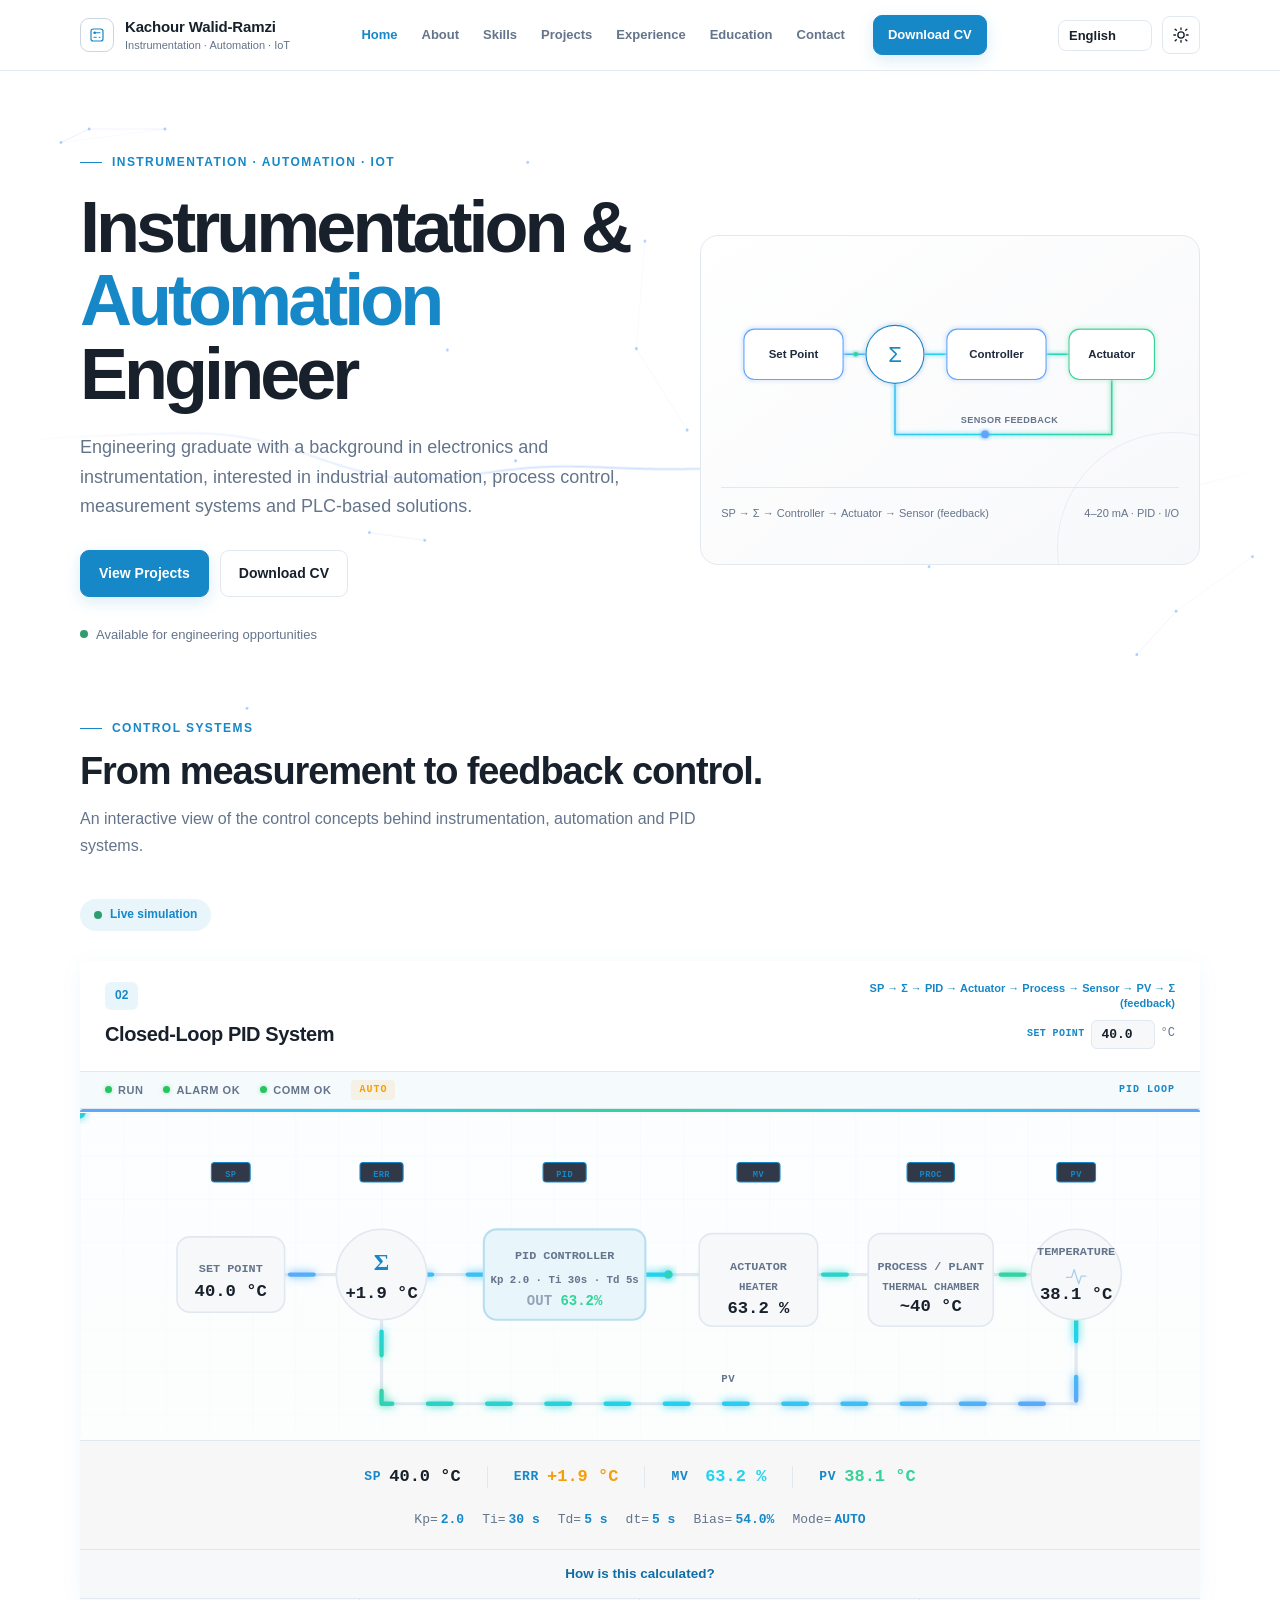
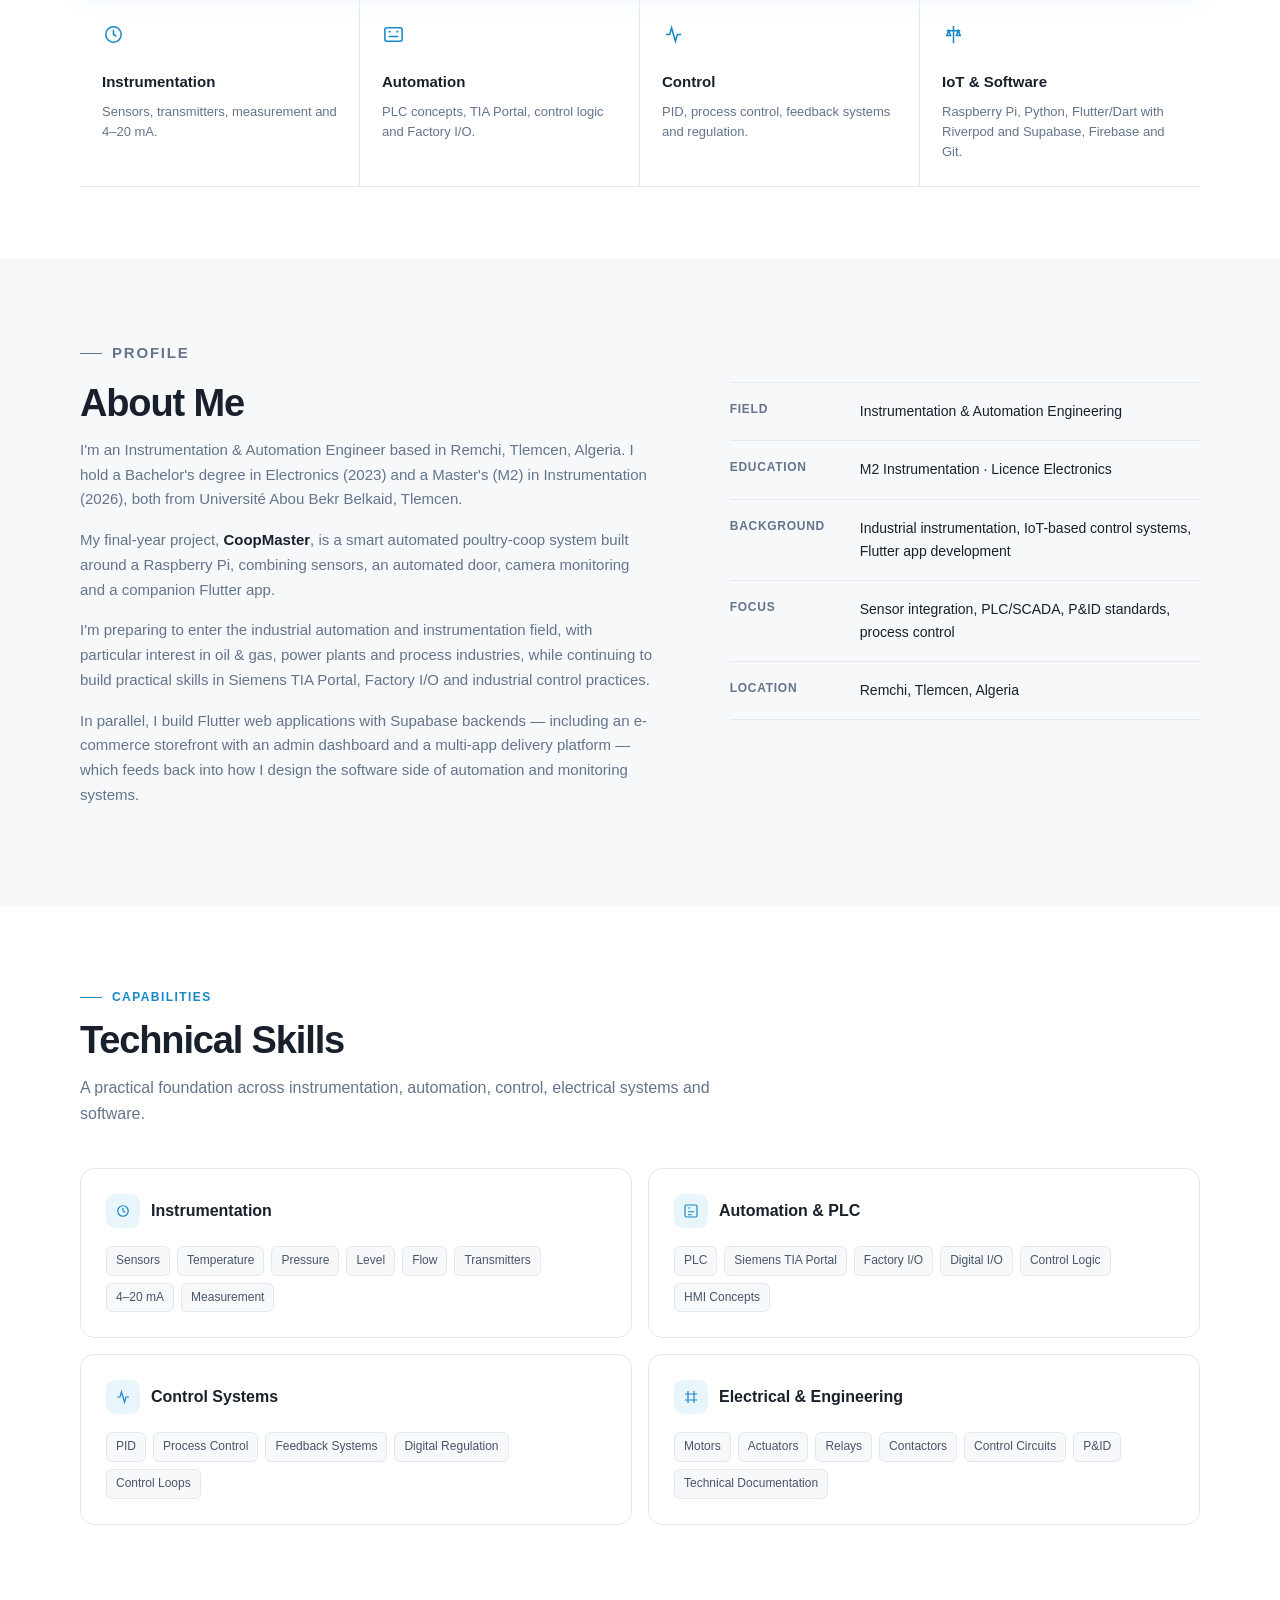
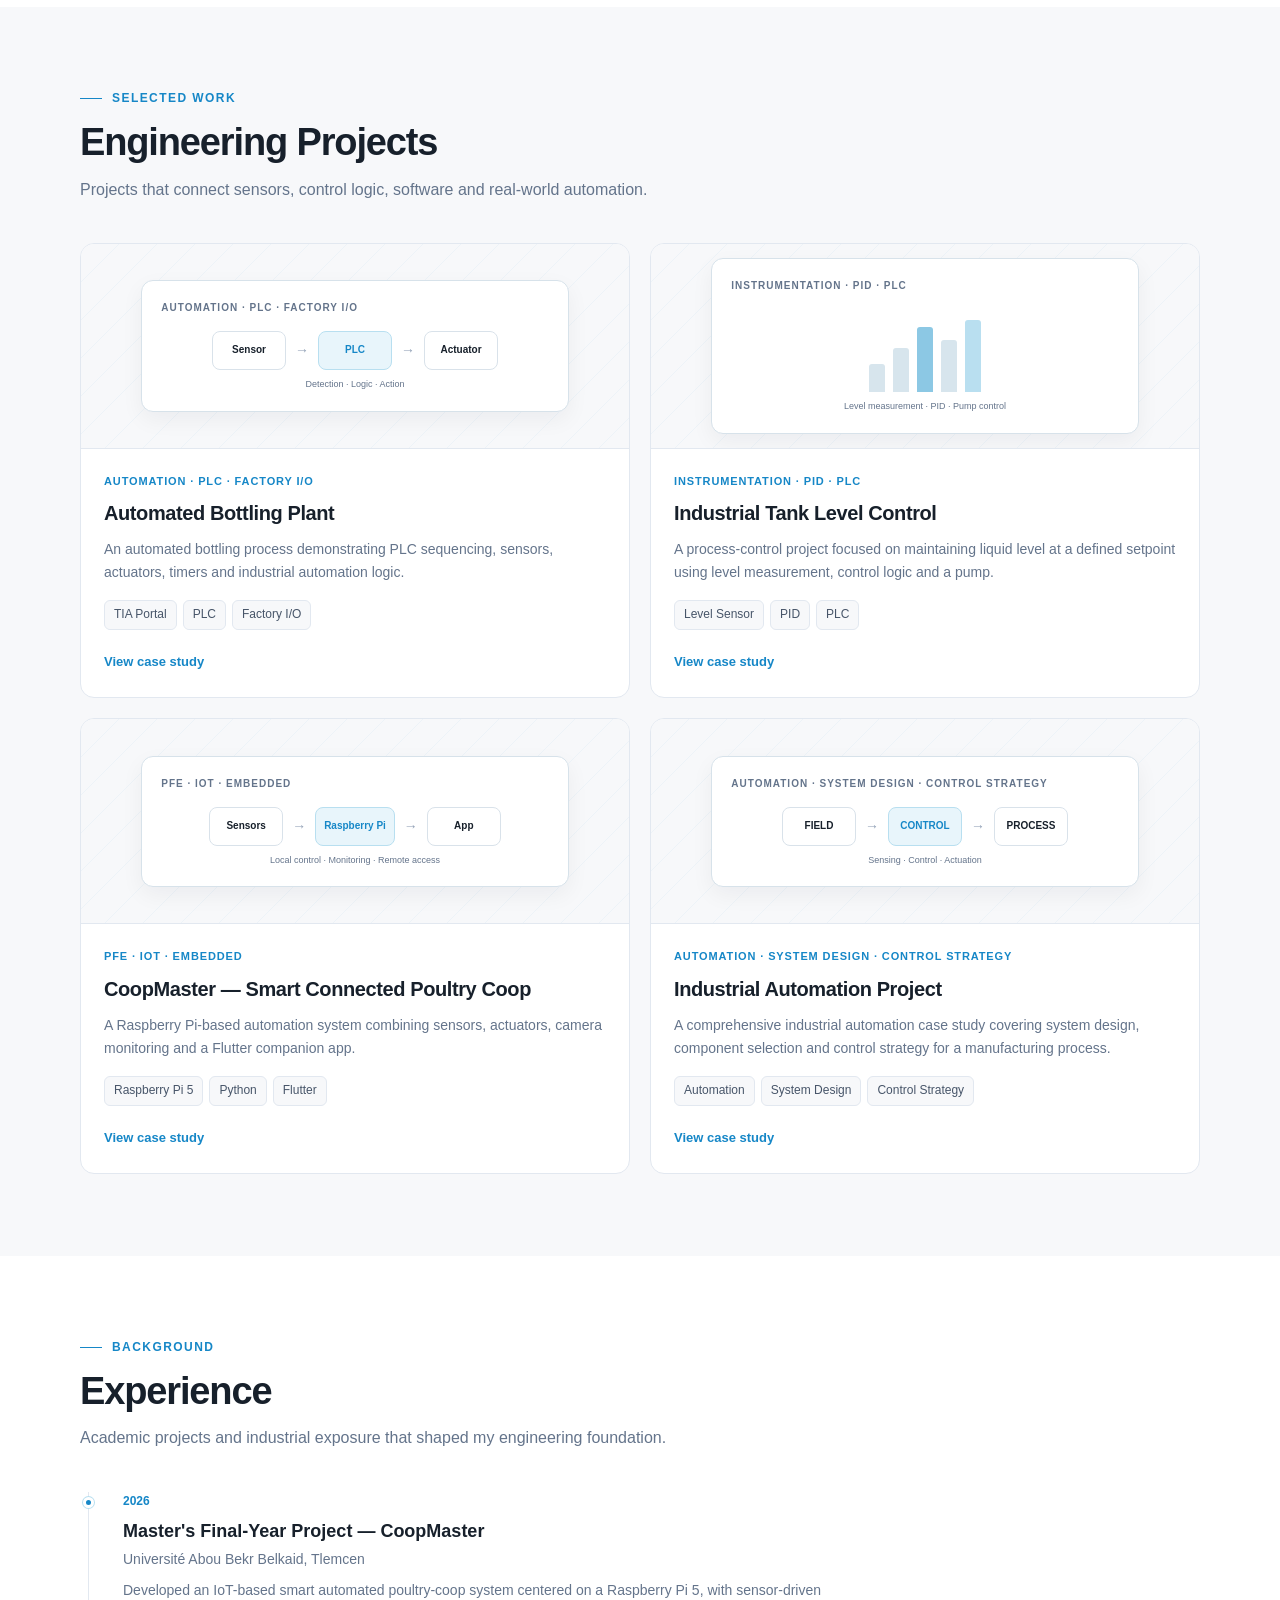
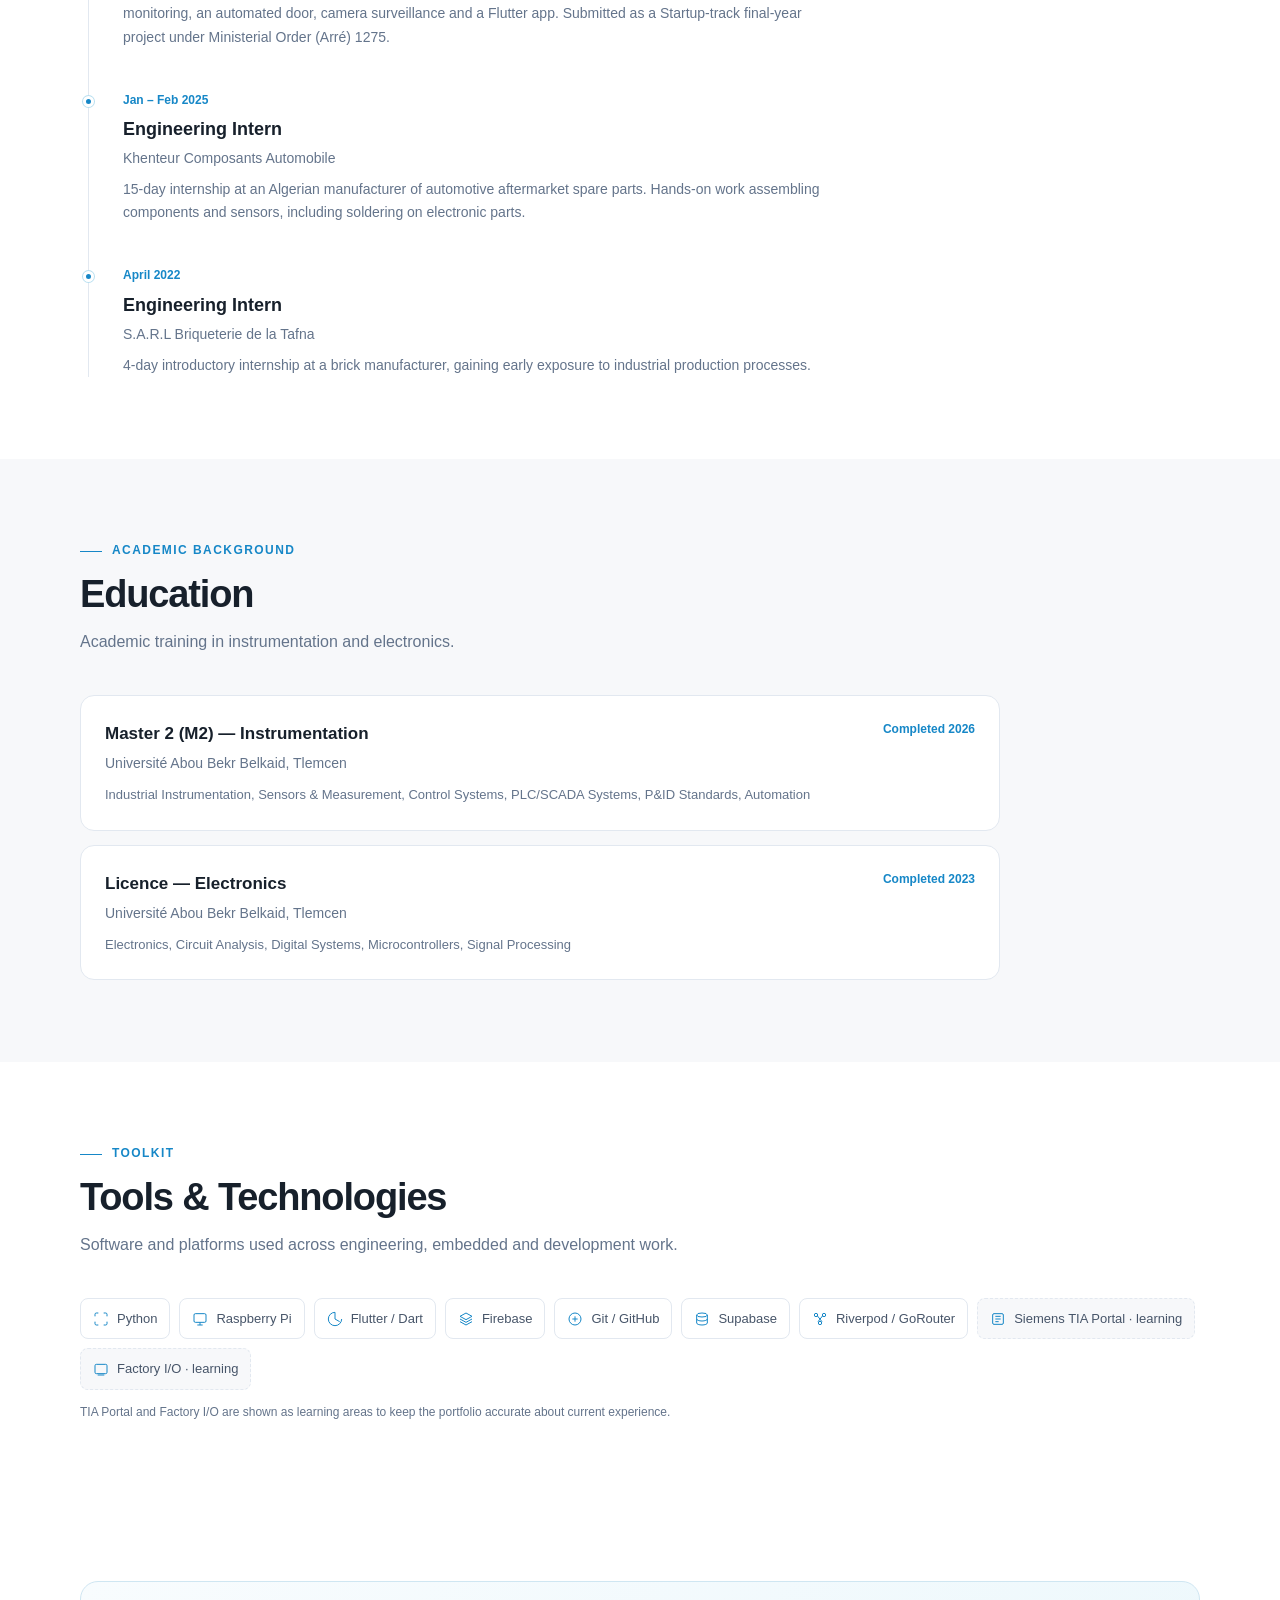
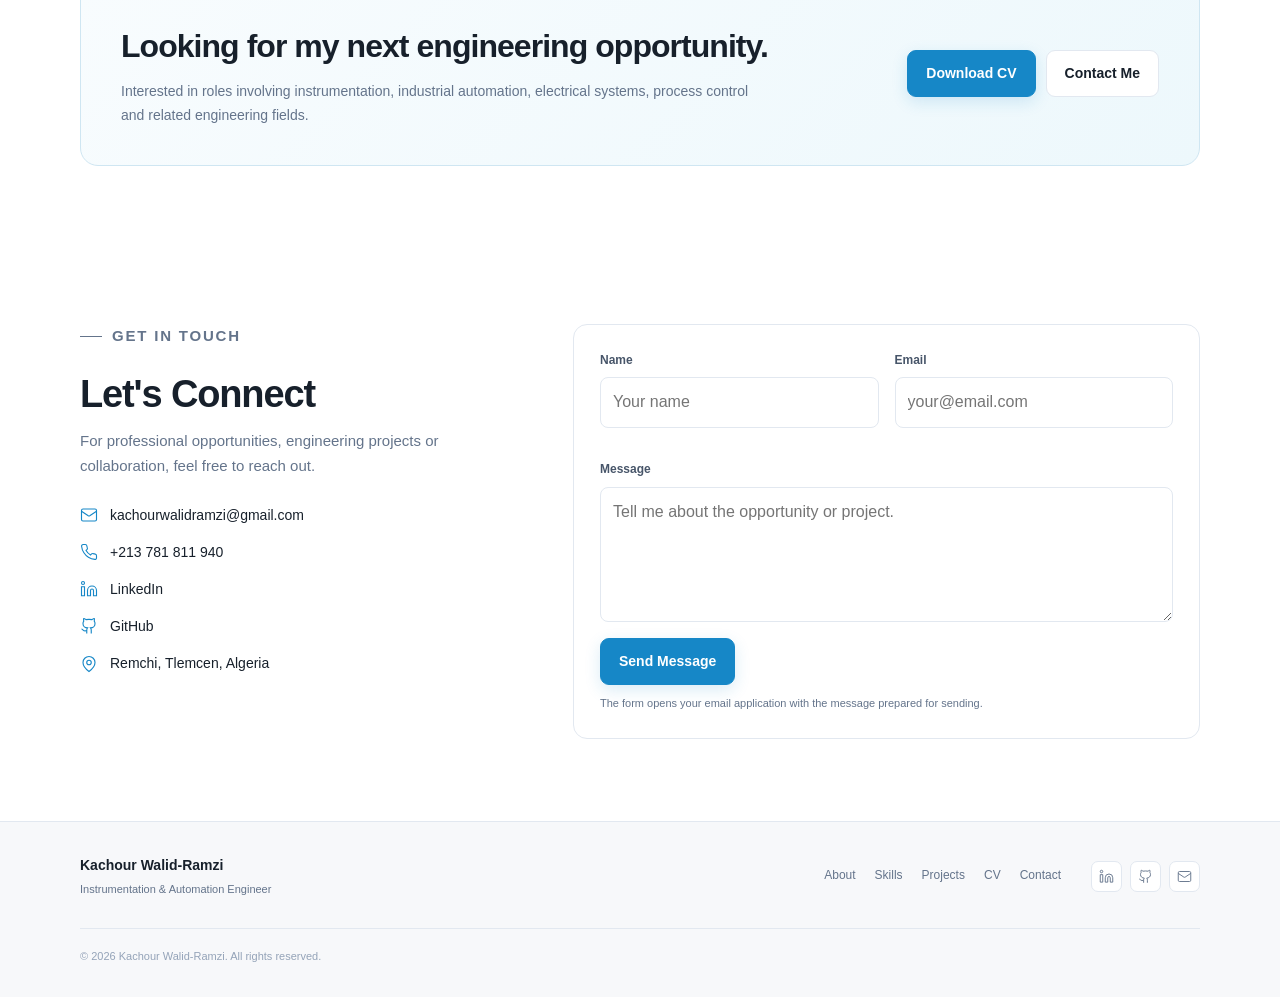
==== index.html @ 5059493a "Fix login button alignment" ====
<!DOCTYPE html>
<html lang="en">

<head>
  <meta charset="UTF-8">
  <meta name="viewport" content="width=device-width, initial-scale=1.0">
  <title data-i18n="hero.title">Kachour Walid-Ramzi — Instrumentation & Automation Engineer</title>
  <meta name="description"
    content="Portfolio of Kachour Walid-Ramzi, an Instrumentation & Automation Engineer focused on industrial automation, process control, measurement systems and IoT-based control.">
  <link rel="icon"
    href="data:image/svg+xml,%3Csvg xmlns='http://www.w3.org/2000/svg' viewBox='0 0 100 100'%3E%3Crect width='100' height='100' rx='18' fill='%231687c7'/%3E%3Ctext x='50' y='67' font-size='52' text-anchor='middle' fill='white' font-family='Arial' font-weight='700'%3EK%3C/text%3E%3C/svg%3E">
  <script>
    // Applied synchronously, before CSS paints, so the page never flashes
    // light-then-dark (or dark-then-light) on load.
    (function () {
      try {
        var saved = localStorage.getItem('theme');
        var theme = saved || (window.matchMedia('(prefers-color-scheme: dark)').matches ? 'dark' : 'light');
        if (theme === 'dark') document.documentElement.setAttribute('data-theme', 'dark');
      } catch (e) { /* localStorage unavailable (private mode, etc.) — default to light */ }
    })();
  </script>
  <link rel="stylesheet" href="css/styles.css">
  <script src="js/i18n.js"></script>
</head>

<body>
  <header class="header">
    <div class="container header-inner">
      <a class="brand" href="#hero" aria-label="Kachour Walid-Ramzi home">
        <span class="brand-mark" aria-hidden="true">
          <svg viewBox="0 0 24 24" fill="none" stroke="currentColor" stroke-width="1.6" stroke-linecap="round"
            stroke-linejoin="round">
            <rect x="4" y="4" width="16" height="16" rx="3" />
            <path d="M8 9h8M8 15h3M15 15h1" />
            <circle cx="9" cy="9" r="1" />
          </svg>
        </span>
        <span class="brand-text"><span class="brand-name">Kachour Walid-Ramzi</span><span class="brand-title"
            data-i18n="hero.kicker">Instrumentation & Automation Engineer</span></span>
      </a>
      <nav class="header-nav" aria-label="Main navigation">
        <a href="#hero" class="active" data-i18n="nav.home">Home</a>
        <a href="#about" data-i18n="nav.about">About</a>
        <a href="#skills" data-i18n="nav.skills">Skills</a>
        <a href="#projects" data-i18n="nav.projects">Projects</a>
        <a href="#experience" data-i18n="nav.experience">Experience</a>
        <a href="#education" data-i18n="nav.education">Education</a>
        <a href="#contact" data-i18n="nav.contact">Contact</a>
        <a href="assets/cv.pdf" class="btn btn-filled btn-small" download data-i18n="nav.downloadCV">Download CV</a>
      </nav>
      <div class="header-controls">
        <div class="lang-selector-wrap">
          <label for="languageSelector" class="visually-hidden" data-i18n="language.selector">Language</label>
          <select id="languageSelector" class="lang-select" aria-label="Select language">
            <option value="en" data-i18n="language.en">English</option>
            <option value="fr" data-i18n="language.fr">Français</option>
            <option value="ar" data-i18n="language.ar">العربية</option>
          </select>
        </div>
        <button id="themeToggle" class="theme-toggle" type="button" aria-label="Switch to dark theme"
          aria-pressed="false">
          <svg class="theme-toggle-icon theme-icon-sun" viewBox="0 0 24 24" fill="none" stroke="currentColor"
            stroke-width="1.8" stroke-linecap="round">
            <circle cx="12" cy="12" r="4.2" />
            <path d="M12 2.5v2.2M12 19.3v2.2M4.2 4.2l1.6 1.6M18.2 18.2l1.6 1.6M2.5 12h2.2M19.3 12h2.2M4.2 19.8l1.6-1.6M18.2 5.8l1.6-1.6" />
          </svg>
          <svg class="theme-toggle-icon theme-icon-moon" viewBox="0 0 24 24" fill="none" stroke="currentColor"
            stroke-width="1.8" stroke-linecap="round" stroke-linejoin="round">
            <path d="M20 14.5A8.5 8.5 0 1 1 9.5 4a6.8 6.8 0 0 0 10.5 10.5z" />
          </svg>
        </button>
        <button class="hamburger" aria-label="Open menu" aria-expanded="false" type="button"><svg
            viewBox="0 0 24 24" fill="none" stroke="currentColor" stroke-width="2" stroke-linecap="round">
            <path d="M4 7h16M4 12h16M4 17h16" />
          </svg></button>
      </div>
    </div>
  </header>
  <nav id="mobileNav" class="mobile-nav" aria-label="Mobile navigation">
    <a href="#hero" data-i18n="nav.home">Home</a>
    <a href="#about" data-i18n="nav.about">About</a>
    <a href="#skills" data-i18n="nav.skills">Skills</a>
    <a href="#projects" data-i18n="nav.projects">Projects</a>
    <a href="#experience" data-i18n="nav.experience">Experience</a>
    <a href="#education" data-i18n="nav.education">Education</a>
    <a href="#contact" data-i18n="nav.contact">Contact</a>
    <a href="assets/cv.pdf" class="btn btn-filled" download data-i18n="nav.downloadCV">Download CV</a>
  </nav>

  <main>
    <section id="hero" class="hero">
      <canvas id="bgGrid" aria-hidden="true"></canvas>
      <canvas id="wave" aria-hidden="true"></canvas>
      <div class="container hero-inner">
        <div class="hero-content fade-in">
          <p class="section-kicker" data-i18n="hero.kicker">Instrumentation · Automation · IoT</p>
          <h1 data-i18n="hero.title" data-i18n-html="true">Instrumentation & <span>Automation</span> Engineer</h1>
          <p class="hero-lead" data-i18n="hero.lead">Engineering graduate with a background in electronics and
            instrumentation, interested in industrial automation, process control, measurement systems and PLC-based
            solutions.</p>
          <div class="hero-actions"><a href="#projects" class="btn btn-filled" data-i18n="hero.viewProjects">View
              Projects <svg viewBox="0 0 24 24" fill="none" stroke="currentColor" stroke-width="1.8">
                <path d="M5 12h13M13 6l6 6-6 6" />
              </svg></a><a href="assets/cv.pdf" class="btn btn-outlined" download data-i18n="hero.downloadCV">Download
              CV</a></div>
          <div class="availability"><span class="availability-dot"></span><span data-i18n="hero.availability">Available
              for engineering opportunities</span></div>
        </div>
        <div class="hero-visual fade-in" role="img" aria-label="Closed-loop control diagram">
          <div class="hero-visual-inner">
            <svg class="hero-svg" viewBox="0 0 600 245" role="img"
              aria-label="Closed feedback loop: set point, error detector, controller, actuator, with sensor feedback path">
              <defs>
                <linearGradient id="heroGrad" x1="0" x2="1" y1="0" y2="0">
                  <stop offset="0" stop-color="#60a5fa" />
                  <stop offset="0.5" stop-color="#22d3ee" />
                  <stop offset="1" stop-color="#34d399" />
                </linearGradient>
                <filter id="heroGlow" x="-30%" y="-30%" width="160%" height="160%">
                  <feGaussianBlur stdDeviation="3" result="b" />
                  <feMerge>
                    <feMergeNode in="b" />
                    <feMergeNode in="SourceGraphic" />
                  </feMerge>
                </filter>
                <path id="heroPath" d="M 95 100 H 228 H 361 H 512 V 205 H 228 V 100" />
              </defs>
              <!-- Background path (full closed loop, including the feedback return) -->
              <path d="M 95 100 H 228 H 361 H 512 V 205 H 228 V 100" fill="none" stroke="#e2e8f0" stroke-width="2"
                stroke-dasharray="6,4" />
              <!-- Animated flow path -->
              <path d="M 95 100 H 228 H 361 H 512 V 205 H 228 V 100" fill="none" stroke="url(#heroGrad)"
                stroke-width="2" filter="url(#heroGlow)">
                <animate attributeName="stroke-dashoffset" from="400" to="0" dur="3.2s" repeatCount="indefinite" />
              </path>
              <!-- Flowing particles, travelling the whole closed loop -->
              <circle r="5" fill="#60a5fa" filter="url(#heroGlow)">
                <animateMotion dur="3.2s" repeatCount="indefinite">
                  <mpath href="#heroPath" />
                </animateMotion>
              </circle>
              <circle r="4" fill="#22d3ee" filter="url(#heroGlow)">
                <animateMotion dur="3.2s" begin="1.06s" repeatCount="indefinite">
                  <mpath href="#heroPath" />
                </animateMotion>
              </circle>
              <circle r="3" fill="#34d399" filter="url(#heroGlow)">
                <animateMotion dur="3.2s" begin="2.13s" repeatCount="indefinite">
                  <mpath href="#heroPath" />
                </animateMotion>
              </circle>
              <!-- Feedback path label -->
              <text x="378" y="190" text-anchor="middle" font-size="12" font-weight="700"
                letter-spacing="0.04em" fill="#64748b" data-i18n="controlLoop.panel1.nodeNameFeedback">SENSOR
                FEEDBACK</text>
              <!-- Set Point node (reference input) -->
              <g transform="translate(95 100)">
                <rect x="-65" y="-33" width="130" height="66" rx="14" fill="white" stroke="#60a5fa" stroke-width="1.5"
                  filter="url(#heroGlow)" />
                <text y="5" text-anchor="middle" font-size="15" font-weight="600" fill="#1e293b"
                  data-i18n="controlLoop.panel1.nodeNameSetPoint">Set Point</text>
              </g>
              <!-- Summing junction (error detector) -->
              <g transform="translate(228 100)">
                <circle r="38" fill="white" stroke="var(--accent)" stroke-width="1.5" filter="url(#heroGlow)" />
                <text y="10" text-anchor="middle" font-size="29" fill="var(--accent)">&#931;</text>
              </g>
              <!-- Controller node -->
              <g transform="translate(361 100)">
                <rect x="-65" y="-33" width="130" height="66" rx="14" fill="white" stroke="#60a5fa" stroke-width="1.5"
                  filter="url(#heroGlow)" />
                <text y="5" text-anchor="middle" font-size="15" font-weight="600" fill="#1e293b"
                  data-i18n="controlLoop.panel1.nodeNameController">Controller</text>
              </g>
              <!-- Actuator node -->
              <g transform="translate(512 100)">
                <rect x="-56" y="-33" width="112" height="66" rx="14" fill="white" stroke="#34d399" stroke-width="1.5"
                  filter="url(#heroGlow)" />
                <text y="5" text-anchor="middle" font-size="15" font-weight="600" fill="#1e293b"
                  data-i18n="controlLoop.panel1.nodeNameActuator">Actuator</text>
              </g>
            </svg>
            <div class="hero-note">
              <span class="bidi-ltr" data-i18n="hero.note.flow">SP &#8594; &#931; &#8594; Controller &#8594;
                Actuator &#8594; Sensor (feedback)</span>
              <span class="bidi-ltr" data-i18n="hero.note.specs">4&#8211;20 mA &#183; PID &#183; I/O</span>
            </div>
          </div>
        </div>
      </div>
    </section>

    <section id="control-loop" class="control-loop-section" aria-labelledby="control-loop-title">
      <div class="container">
        <div class="control-loop-heading fade-in">
          <div>
            <p class="section-kicker" data-i18n="controlLoop.kicker">Control Systems</p>
            <h2 id="control-loop-title" class="section-heading" data-i18n="controlLoop.title">From measurement to
              feedback control.</h2>
            <p class="section-subtitle" data-i18n="controlLoop.subtitle">An interactive view of the control concepts
              behind instrumentation, automation and PID systems.</p>
          </div>
          <span class="loop-live"><i></i><span data-i18n="controlLoop.live">Live simulation</span></span>
        </div>

        <div class="control-loop-board fade-in">
          <article class="loop-panel pid-panel" data-loop-panel="pid">
            <div class="pid-panel-head">
              <div>
                <span class="loop-index" data-i18n="controlLoop.panel2.index">02</span>
                <h3 data-i18n="controlLoop.panel2.title">Closed-Loop PID System</h3>
              </div>
              <div class="pid-panel-head-right">
                <span class="loop-caption" data-i18n="controlLoop.panel2.caption">SP &#8594; &#931; &#8594; PID
                  &#8594; Actuator &#8594; Process &#8594; Sensor &#8594; PV &#8594; &#931; (feedback)</span>
                <div class="pid-sp-control">
                  <label for="pidSetPointInput" data-i18n="controlLoop.panel2.setPoint">SET POINT</label>
                  <input type="number" id="pidSetPointInput" min="0" max="100" step="0.5" value="40.0"
                    inputmode="decimal" />
                  <span class="pid-sp-unit">&#176;C</span>
                </div>
              </div>
            </div>
            <div class="pid-status-bar">
              <span class="pid-status-item"><span class="pid-dot pid-dot-green"></span>RUN</span>
              <span class="pid-status-item"><span class="pid-dot pid-dot-green"></span>ALARM OK</span>
              <span class="pid-status-item"><span class="pid-dot pid-dot-green"></span>COMM OK</span>
              <span class="pid-status-item pid-status-mode">AUTO</span>
              <span class="pid-status-item pid-status-time" data-i18n="controlLoop.panel2.pidLoopType">PID LOOP</span>
            </div>
            <div class="loop-canvas pid-canvas">
              <svg class="loop-svg" viewBox="0 0 1040 300" role="img"
                aria-label="Animated PID feedback control loop as continuous closed loop">
                <defs>
                  <linearGradient id="pidGradient" x1="0" x2="1" y1="0" y2="1">
                    <stop offset="0" stop-color="#60a5fa" />
                    <stop offset="0.25" stop-color="#22d3ee" />
                    <stop offset="0.5" stop-color="#34d399" />
                    <stop offset="0.75" stop-color="#22d3ee" />
                    <stop offset="1" stop-color="#60a5fa" />
                  </linearGradient>
                  <filter id="pidGlow" x="-50%" y="-50%" width="200%" height="200%">
                    <feGaussianBlur stdDeviation="4" result="b" />
                    <feMerge>
                      <feMergeNode in="b" />
                      <feMergeNode in="SourceGraphic" />
                    </feMerge>
                  </filter>
                  <pattern id="pidGrid" width="40" height="40" patternUnits="userSpaceOnUse">
                    <path d="M40 0H0V40" fill="none" stroke="rgba(22,135,199,0.04)" stroke-width="1" />
                  </pattern>
                  <path id="pidLoopPath" d="M 140 150 H 280 H 450 H 630 H 790 H 925 V 270 H 280 V 150" />
                </defs>
                <rect width="1040" height="300" fill="url(#pidGrid)" />
                <path class="pid-track" d="M 140 150 H 280 H 450 H 630 H 790 H 925 V 270 H 280 V 150" />
                <path class="pid-flow" d="M 140 150 H 280 H 450 H 630 H 790 H 925 V 270 H 280 V 150" />
                <g class="signal-particles" aria-hidden="true">
                  <circle class="loop-particle" r="5">
                    <animateMotion dur="5s" repeatCount="indefinite">
                      <mpath href="#pidLoopPath" />
                    </animateMotion>
                  </circle>
                  <circle class="loop-particle" r="4">
                    <animateMotion dur="5s" begin="1.2s" repeatCount="indefinite">
                      <mpath href="#pidLoopPath" />
                    </animateMotion>
                  </circle>
                  <circle class="loop-particle" r="3">
                    <animateMotion dur="5s" begin="2.4s" repeatCount="indefinite">
                      <mpath href="#pidLoopPath" />
                    </animateMotion>
                  </circle>
                  <circle class="loop-particle" r="5">
                    <animateMotion dur="5s" begin="3.6s" repeatCount="indefinite">
                      <mpath href="#pidLoopPath" />
                    </animateMotion>
                  </circle>
                </g>
                <text x="602" y="250" text-anchor="middle" class="feedback-label">PV</text>
                <!-- SET POINT node -->
                <g class="pid-node" tabindex="0" data-title="Set Point"
                  data-detail="Target value (SP) the control system aims to maintain." transform="translate(140 150)">
                  <rect x="-50" y="-35" width="100" height="70" rx="12" />
                  <text y="-2" text-anchor="middle" class="node-name"
                    data-i18n="controlLoop.panel2.setPoint">SET POINT</text>
                  <text id="pid-sp-value" y="20" text-anchor="middle"
                    class="node-value" fill="#60a5fa">40.0 °C</text>
                </g>
                <!-- Error Detector (Sigma) node -->
                <g class="pid-node" tabindex="0" data-title="Error Detector"
                  data-detail="Sum junction: Error = SP - PV (negative feedback). Feedback PV enters from below."
                  transform="translate(280 150)">
                  <circle r="42" />
                  <text y="-4" text-anchor="middle" class="sigma"
                    fill="var(--accent)">&#931;</text>
                  <text id="pid-error-value" y="22" text-anchor="middle"
                    class="node-value" fill="#f59e0b">+2.4 °C</text>
                </g>
                <!-- PID Controller node -->
                <g class="pid-node primary" tabindex="0" data-title="PID Controller"
                  data-detail="Computes output: P&#183;e + I&#8748;e + D&#183;de/dt"
                  transform="translate(450 150)">
                  <rect x="-75" y="-42" width="150" height="84" rx="12" />
                  <text y="-14" text-anchor="middle" class="node-name"
                    data-i18n="controlLoop.panel2.pidControllerTitle">PID CONTROLLER</text>
                  <text y="8" text-anchor="middle" class="pid-param-line"
                    fill="var(--muted)">Kp 2.0 &#183; Ti 30s &#183; Td 5s</text>
                  <text y="28" text-anchor="middle" class="pid-param-line pid-out-line">
                    <tspan fill="#94a3b8">OUT </tspan><tspan id="pid-out-value" fill="#34d399">64.8%</tspan></text>
                </g>
                <!-- Actuator node -->
                <g class="pid-node" tabindex="0" data-title="Actuator / Heater"
                  data-detail="Final control element: electric heater applies power to the process."
                  transform="translate(630 150)">
                  <rect x="-55" y="-38" width="110" height="86" rx="12" />
                  <text y="-4" text-anchor="middle" class="node-name"
                    data-i18n="controlLoop.panel2.actuator">ACTUATOR</text>
                  <text y="14" text-anchor="middle" class="node-subtext"
                    fill="#22d3ee" data-i18n="controlLoop.panel2.actuatorSub">HEATER</text>
                  <text id="pid-mv-value" y="36" text-anchor="middle"
                    class="node-value" fill="#22d3ee">64.8 %</text>
                </g>
                <!-- Process node -->
                <g class="pid-node" tabindex="0" data-title="Process / Plant"
                  data-detail="Thermal chamber with first-order heating dynamics."
                  transform="translate(790 150)">
                  <rect x="-58" y="-38" width="116" height="86" rx="12" />
                  <text y="-4" text-anchor="middle" class="node-name"
                    data-i18n="controlLoop.panel2.processTitle">PROCESS / PLANT</text>
                  <text y="14" text-anchor="middle" class="node-subtext"
                    fill="#34d399" data-i18n="controlLoop.panel2.processSub">THERMAL CHAMBER</text>
                  <text y="34" text-anchor="middle" class="node-value" fill="#34d399">~40 &#176;C</text>
                </g>
                <!-- Sensor node -->
                <g class="pid-node" tabindex="0" data-title="Sensor / PV"
                  data-detail="RTD temperature sensor reads process variable for feedback."
                  transform="translate(925 150)">
                  <circle r="42" />
                  <text y="-18" text-anchor="middle" class="node-name"
                    data-i18n="controlLoop.panel2.sensorSub">TEMPERATURE</text>
                  <g transform="translate(0 2) scale(0.6)" class="node-icon-dim">
                    <path d="M-15 1h8l4-12 7 22 4-12h7" class="node-icon-path" />
                  </g>
                  <text id="pid-pv-value" y="23" text-anchor="middle"
                    class="node-value" fill="#34d399">37.6 °C</text>
                </g>
                <!-- Signal Tags (instrumentation-style badges) — drawn last so they always
                     sit on top of the nodes/track instead of being partly painted over,
                     and spaced well clear of the node shapes below them. -->
                <g class="signal-tag" transform="translate(140 55)">
                  <rect x="-18" y="-9" width="36" height="18" rx="3" class="data-label-bg" />
                  <text x="0" y="4" text-anchor="middle" class="data-label-key">SP</text>
                </g>
                <g class="signal-tag" transform="translate(280 55)">
                  <rect x="-20" y="-9" width="40" height="18" rx="3" class="data-label-bg" />
                  <text x="0" y="4" text-anchor="middle" class="data-label-key">ERR</text>
                </g>
                <g class="signal-tag" transform="translate(450 55)">
                  <rect x="-20" y="-9" width="40" height="18" rx="3" class="data-label-bg" />
                  <text x="0" y="4" text-anchor="middle" class="data-label-key">PID</text>
                </g>
                <g class="signal-tag" transform="translate(630 55)">
                  <rect x="-20" y="-9" width="40" height="18" rx="3" class="data-label-bg" />
                  <text x="0" y="4" text-anchor="middle" class="data-label-key">MV</text>
                </g>
                <g class="signal-tag" transform="translate(790 55)">
                  <rect x="-22" y="-9" width="44" height="18" rx="3" class="data-label-bg" />
                  <text x="0" y="4" text-anchor="middle" class="data-label-key">PROC</text>
                </g>
                <g class="signal-tag" transform="translate(925 55)">
                  <rect x="-18" y="-9" width="36" height="18" rx="3" class="data-label-bg" />
                  <text x="0" y="4" text-anchor="middle" class="data-label-key">PV</text>
                </g>
              </svg>
            </div>
            <div class="pid-data-readout" aria-live="polite">
              <div class="readout-row">
                <span class="readout-item">
                  <span class="readout-label">SP</span>
                  <span class="readout-value" id="readout-sp">40.0 °C</span>
                </span>
                <span class="readout-divider"></span>
                <span class="readout-item">
                  <span class="readout-label">ERR</span>
                  <span class="readout-value" id="readout-err" style="color:#f59e0b">+2.4 °C</span>
                </span>
                <span class="readout-divider"></span>
                <span class="readout-item">
                  <span class="readout-label">MV</span>
                  <span class="readout-value" id="readout-mv" style="color:#22d3ee">64.8 %</span>
                </span>
                <span class="readout-divider"></span>
                <span class="readout-item">
                  <span class="readout-label">PV</span>
                  <span class="readout-value" id="readout-pv" style="color:#34d399">37.6 °C</span>
                </span>
              </div>
              <div class="readout-params">
                <span class="pid-param">Kp=<strong>2.0</strong></span>
                <span class="pid-param">Ti=<strong>30 s</strong></span>
                <span class="pid-param">Td=<strong>5 s</strong></span>
                <span class="pid-param">dt=<strong>5 s</strong></span>
                <span class="pid-param">Bias=<strong>54.0%</strong></span>
                <span class="pid-param">Mode=<strong>AUTO</strong></span>
              </div>
            </div>
            <button type="button" class="pid-explain-toggle" aria-expanded="false" aria-controls="pid-explain-panel"
              data-i18n="controlLoop.panel2.explainToggle">How is this calculated? <svg class="pid-explain-chevron"
                viewBox="0 0 24 24" fill="none" stroke="currentColor" stroke-width="2" stroke-linecap="round">
                <path d="M6 9l6 6 6-6" />
              </svg></button>
            <div id="pid-explain-panel" class="pid-explain-panel" hidden>
              <p class="pid-explain-intro" data-i18n="controlLoop.panel2.explainIntro">The controller recalculates
                its output every cycle from five numbers. Here's the same math the diagram above is running,
                broken into steps, with the live values plugged in.</p>

              <div class="pid-explain-step">
                <div class="pid-explain-step-head">
                  <span class="pid-explain-step-num">1</span>
                  <span class="pid-explain-step-title" data-i18n="controlLoop.panel2.explainStep1Title">Error — how
                    far off the setpoint is</span>
                </div>
                <div class="pid-explain-formula">Error = Setpoint − Measured value (PV)</div>
                <div class="pid-explain-sub">
                  Error = <span id="explain-sp">40.0 °C</span> − <span id="explain-pv">37.6 °C</span> =
                  <strong id="explain-error">+2.4 °C</strong>
                </div>
              </div>

              <div class="pid-explain-step">
                <div class="pid-explain-step-head">
                  <span class="pid-explain-step-num">2</span>
                  <span class="pid-explain-step-title" data-i18n="controlLoop.panel2.explainStep2Title">Proportional
                    (P) — reacts to the error right now</span>
                </div>
                <div class="pid-explain-formula">P = Kp &#215; Error</div>
                <div class="pid-explain-sub">
                  P = 2.0 &#215; <span id="explain-error-2">+2.4 °C</span> = <strong id="explain-p">+4.8%</strong>
                </div>
              </div>

              <div class="pid-explain-step">
                <div class="pid-explain-step-head">
                  <span class="pid-explain-step-num">3</span>
                  <span class="pid-explain-step-title" data-i18n="controlLoop.panel2.explainStep3Title">Integral (I)
                    — clears any long-term offset</span>
                </div>
                <div class="pid-explain-formula">I = Kp &#215; (&#931; Error &#183; dt) &#247; Ti</div>
                <div class="pid-explain-sub">
                  I = 2.0 &#215; (<span id="explain-sum">84.0 °C&#183;s</span>) &#247; 30 s =
                  <strong id="explain-i">+5.6%</strong>
                </div>
              </div>

              <div class="pid-explain-step">
                <div class="pid-explain-step-head">
                  <span class="pid-explain-step-num">4</span>
                  <span class="pid-explain-step-title" data-i18n="controlLoop.panel2.explainStep4Title">Derivative (D)
                    — resists sudden changes</span>
                </div>
                <div class="pid-explain-formula">D = Kp &#215; Td &#215; (Error − Previous error) &#247; dt</div>
                <div class="pid-explain-sub">
                  D = 2.0 &#215; 5 s &#215; (<span id="explain-error-3">+2.4 °C</span> − <span
                    id="explain-preverror">+2.2 °C</span>) &#247; 5 s = <strong id="explain-d">+0.4%</strong>
                </div>
              </div>

              <div class="pid-explain-step pid-explain-result">
                <div class="pid-explain-step-head">
                  <span class="pid-explain-step-num">=</span>
                  <span class="pid-explain-step-title" data-i18n="controlLoop.panel2.explainStep5Title">Output — what
                    actually drives the heater</span>
                </div>
                <div class="pid-explain-formula">Output = Bias + P + I + D <span class="pid-explain-clamp"
                    data-i18n="controlLoop.panel2.explainClamp">(clamped to 0–100%)</span></div>
                <div class="pid-explain-sub">
                  Output = 54.0% + <span id="explain-p-2">+4.8%</span> + <span id="explain-i-2">+5.6%</span> + <span
                    id="explain-d-2">+0.4%</span> = <strong id="explain-out">64.8%</strong>
                </div>
              </div>
            </div>
          </article>
        </div>
      </div>
    </section>

    <section class="snapshot" aria-label="Professional focus areas">
      <div class="container">
        <div class="snapshot-grid">
          <div class="snapshot-card fade-in"><svg class="snapshot-icon" viewBox="0 0 24 24" fill="none"
              stroke="currentColor" stroke-width="1.6">
              <circle cx="12" cy="12" r="8" />
              <path d="M12 7v5l3 2" />
            </svg>
            <h3 data-i18n="snapshot.instrumentation.title">Instrumentation</h3>
            <p data-i18n="snapshot.instrumentation.desc">Sensors, transmitters, measurement and 4–20 mA.</p>
          </div>
          <div class="snapshot-card fade-in"><svg class="snapshot-icon" viewBox="0 0 24 24" fill="none"
              stroke="currentColor" stroke-width="1.6">
              <rect x="3" y="5" width="18" height="14" rx="2" />
              <path d="M7 9h2M15 9h2M7 14h10" />
            </svg>
            <h3 data-i18n="snapshot.automation.title">Automation</h3>
            <p data-i18n="snapshot.automation.desc">PLC concepts, TIA Portal, control logic and Factory I/O.</p>
          </div>
          <div class="snapshot-card fade-in"><svg class="snapshot-icon" viewBox="0 0 24 24" fill="none"
              stroke="currentColor" stroke-width="1.6">
              <path d="M4 12h4l2-7 4 14 2-7h4" />
            </svg>
            <h3 data-i18n="snapshot.control.title">Control</h3>
            <p data-i18n="snapshot.control.desc">PID, process control, feedback systems and regulation.</p>
          </div>
          <div class="snapshot-card fade-in"><svg class="snapshot-icon" viewBox="0 0 24 24" fill="none"
              stroke="currentColor" stroke-width="1.6">
              <path d="M12 3v18M5 8h14M7 8l-2 5h4L7 8ZM17 8l-2 5h4l-2-5Z" />
            </svg>
            <h3 data-i18n="snapshot.iot.title">IoT & Software</h3>
            <p data-i18n="snapshot.iot.desc">Raspberry Pi, Python, Flutter/Dart with Riverpod and Supabase, Firebase and
              Git.</p>
          </div>
        </div>
      </div>
    </section>

    <section id="about" class="section section-alt">
      <div class="container about-grid">
        <div class="about-copy fade-in">
          <p class="section-kicker" data-i18n="about.kicker">Profile</p>
          <h2 class="section-heading" data-i18n="about.title">About Me</h2>
          <p data-i18n="about.p1">I'm an Instrumentation & Automation Engineer based in Remchi, Tlemcen, Algeria. I hold
            a Bachelor's degree in Electronics (2023) and a Master's (M2) in Instrumentation (2026), both from
            Université Abou Bekr Belkaid, Tlemcen.</p>
          <p data-i18n="about.p2" data-i18n-html="true">My final-year project, <strong>CoopMaster</strong>, is a smart
            automated poultry-coop system built around a Raspberry Pi, combining sensors, an automated door, camera
            monitoring and a companion Flutter app.</p>
          <p data-i18n="about.p3">I'm preparing to enter the industrial automation and instrumentation field, with
            particular interest in oil & gas, power plants and process industries, while continuing to build practical
            skills in Siemens TIA Portal, Factory I/O and industrial control practices.</p>
          <p data-i18n="about.p4">In parallel, I build Flutter web applications with Supabase backends — including an
            e-commerce storefront with an admin dashboard and a multi-app delivery platform — which feeds back into how
            I design the software side of automation and monitoring systems.</p>
        </div>
        <div class="profile-list fade-in">
          <div class="profile-row"><span class="profile-label" data-i18n="about.profile.field">Field</span><span
              class="profile-value" data-i18n="about.profile.fieldValue">Instrumentation & Automation Engineering</span>
          </div>
          <div class="profile-row"><span class="profile-label" data-i18n="about.profile.education">Education</span><span
              class="profile-value" data-i18n="about.profile.educationValue">M2 Instrumentation · Licence
              Electronics</span></div>
          <div class="profile-row"><span class="profile-label"
              data-i18n="about.profile.background">Background</span><span class="profile-value"
              data-i18n="about.profile.backgroundValue">Industrial instrumentation, IoT-based control systems, Flutter
              app development</span></div>
          <div class="profile-row"><span class="profile-label" data-i18n="about.profile.focus">Focus</span><span
              class="profile-value" data-i18n="about.profile.focusValue">Sensor integration, PLC/SCADA, P&ID standards,
              process control</span></div>
          <div class="profile-row"><span class="profile-label" data-i18n="about.profile.location">Location</span><span
              class="profile-value" data-i18n="about.profile.locationValue">Remchi, Tlemcen, Algeria</span></div>
        </div>
      </div>
    </section>

    <section id="skills" class="section">
      <div class="container">
        <p class="section-kicker" data-i18n="skills.kicker">Capabilities</p>
        <h2 class="section-heading" data-i18n="skills.title">Technical Skills</h2>
        <p class="section-subtitle" data-i18n="skills.subtitle">A practical foundation across instrumentation,
          automation, control, electrical systems and software.</p>
        <div class="skills-grid">
          <article class="skill-card fade-in">
            <div class="skill-card-head"><span class="skill-icon"><svg viewBox="0 0 24 24" fill="none"
                  stroke="currentColor" stroke-width="1.6">
                  <circle cx="12" cy="12" r="7" />
                  <path d="M12 8v4l3 2" />
                </svg></span>
              <h3 data-i18n="skills.instrumentation.title">Instrumentation</h3>
            </div>
            <div class="skill-tags"><span class="tag" data-i18n="skills.instrumentation.tags.0">Sensors</span><span
                class="tag" data-i18n="skills.instrumentation.tags.1">Temperature</span><span class="tag"
                data-i18n="skills.instrumentation.tags.2">Pressure</span><span class="tag"
                data-i18n="skills.instrumentation.tags.3">Level</span><span class="tag"
                data-i18n="skills.instrumentation.tags.4">Flow</span><span class="tag"
                data-i18n="skills.instrumentation.tags.5">Transmitters</span><span
                class="tag bidi-ltr" data-i18n="skills.instrumentation.tags.6">4–20 mA</span><span class="tag"
                data-i18n="skills.instrumentation.tags.7">Measurement</span></div>
          </article>
          <article class="skill-card fade-in">
            <div class="skill-card-head"><span class="skill-icon"><svg viewBox="0 0 24 24" fill="none"
                  stroke="currentColor" stroke-width="1.6">
                  <rect x="4" y="4" width="16" height="16" rx="2" />
                  <path d="M8 8h3M8 13h8M8 17h5" />
                </svg></span>
              <h3 data-i18n="skills.automation.title">Automation & PLC</h3>
            </div>
            <div class="skill-tags"><span class="tag" data-i18n="skills.automation.tags.0">PLC</span><span class="tag"
                data-i18n="skills.automation.tags.1">Siemens TIA Portal</span><span class="tag"
                data-i18n="skills.automation.tags.2">Factory I/O</span><span class="tag"
                data-i18n="skills.automation.tags.3">Digital I/O</span><span class="tag"
                data-i18n="skills.automation.tags.4">Control Logic</span><span class="tag"
                data-i18n="skills.automation.tags.5">HMI Concepts</span></div>
          </article>
          <article class="skill-card fade-in">
            <div class="skill-card-head"><span class="skill-icon"><svg viewBox="0 0 24 24" fill="none"
                  stroke="currentColor" stroke-width="1.6">
                  <path d="M4 12h4l2-7 4 14 2-7h4" />
                </svg></span>
              <h3 data-i18n="skills.control.title">Control Systems</h3>
            </div>
            <div class="skill-tags"><span class="tag" data-i18n="skills.control.tags.0">PID</span><span class="tag"
                data-i18n="skills.control.tags.1">Process Control</span><span class="tag"
                data-i18n="skills.control.tags.2">Feedback Systems</span><span class="tag"
                data-i18n="skills.control.tags.3">Digital Regulation</span><span class="tag"
                data-i18n="skills.control.tags.4">Control Loops</span></div>
          </article>
          <article class="skill-card fade-in">
            <div class="skill-card-head"><span class="skill-icon"><svg viewBox="0 0 24 24" fill="none"
                  stroke="currentColor" stroke-width="1.6">
                  <path d="M8 4v16M16 4v16M4 8h16M4 16h16" />
                </svg></span>
              <h3 data-i18n="skills.electrical.title">Electrical & Engineering</h3>
            </div>
            <div class="skill-tags"><span class="tag" data-i18n="skills.electrical.tags.0">Motors</span><span
                class="tag" data-i18n="skills.electrical.tags.1">Actuators</span><span class="tag"
                data-i18n="skills.electrical.tags.2">Relays</span><span class="tag"
                data-i18n="skills.electrical.tags.3">Contactors</span><span class="tag"
                data-i18n="skills.electrical.tags.4">Control Circuits</span><span class="tag"
                data-i18n="skills.electrical.tags.5">P&ID</span><span class="tag"
                data-i18n="skills.electrical.tags.6">Technical Documentation</span></div>
          </article>
        </div>
      </div>
    </section>

    <section id="projects" class="section section-alt">
      <div class="container">
        <p class="section-kicker">Selected work</p>
        <h2 class="section-heading">Engineering Projects</h2>
        <p class="section-subtitle">Projects that connect sensors, control logic, software and real-world automation.
        </p>
        <div class="projects-grid">
          <article class="project-card fade-in">
            <div class="project-art">
              <div class="art-panel">
                <div class="art-title" data-i18n="projects.bottling.eyebrow">Automated process</div>
                <div class="art-flow"><span class="art-box">Sensor</span><span class="art-arrow">→</span><span
                    class="art-box primary">PLC</span><span class="art-arrow">→</span><span
                    class="art-box">Actuator</span></div>
                <div class="art-caption">Detection · Logic · Action</div>
              </div>
            </div>
            <div class="project-body">
              <div class="project-eyebrow" data-i18n="projects.bottling.eyebrow">Automation · PLC · Factory I/O</div>
              <h3 data-i18n="projects.bottling.title">Automated Bottling Plant</h3>
              <p data-i18n="projects.bottling.desc">An automated bottling process demonstrating PLC sequencing, sensors,
                actuators, timers and industrial automation logic.</p>
              <div class="project-tags"><span class="tag" data-i18n="projects.bottling.tags.0">TIA Portal</span><span
                  class="tag" data-i18n="projects.bottling.tags.1">PLC</span><span class="tag"
                  data-i18n="projects.bottling.tags.2">Factory I/O</span></div><a class="project-link"
                href="projects/automated-bottling-plant.html" data-i18n="projects.bottling.link">View case study <svg viewBox="0 0 24 24" fill="none"
                  stroke="currentColor" stroke-width="1.8">
                  <path d="M5 12h13M13 6l6 6-6 6" />
                </svg></a>
            </div>
          </article>
          <article class="project-card fade-in">
            <div class="project-art">
              <div class="art-panel">
                <div class="art-title" data-i18n="projects.tank.eyebrow">Process control</div>
                <div class="art-bars"><span></span><span></span><span></span><span></span><span></span></div>
                <div class="art-caption">Level measurement · PID · Pump control</div>
              </div>
            </div>
            <div class="project-body">
              <div class="project-eyebrow" data-i18n="projects.tank.eyebrow">Instrumentation · PID · PLC</div>
              <h3 data-i18n="projects.tank.title">Industrial Tank Level Control</h3>
              <p data-i18n="projects.tank.desc">A process-control project focused on maintaining liquid level at a
                defined setpoint using level measurement, control logic and a pump.</p>
              <div class="project-tags"><span class="tag" data-i18n="projects.tank.tags.0">Level Sensor</span><span
                  class="tag" data-i18n="projects.tank.tags.1">PID</span><span class="tag"
                  data-i18n="projects.tank.tags.2">PLC</span></div><a class="project-link"
                href="projects/industrial-tank-level-control.html"
                data-i18n="projects.tank.link">View case study <svg viewBox="0 0 24 24" fill="none"
                  stroke="currentColor" stroke-width="1.8">
                  <path d="M5 12h13M13 6l6 6-6 6" />
                </svg></a>
            </div>
          </article>
          <article class="project-card fade-in">
            <div class="project-art">
              <div class="art-panel">
                <div class="art-title" data-i18n="projects.coopmaster.eyebrow">IoT system</div>
                <div class="art-flow"><span class="art-box">Sensors</span><span class="art-arrow">→</span><span
                    class="art-box primary">Raspberry Pi</span><span class="art-arrow">→</span><span
                    class="art-box">App</span></div>
                <div class="art-caption">Local control · Monitoring · Remote access</div>
              </div>
            </div>
            <div class="project-body">
              <div class="project-eyebrow" data-i18n="projects.coopmaster.eyebrow">PFE · IoT · Embedded</div>
              <h3 data-i18n="projects.coopmaster.title">CoopMaster — Smart Connected Poultry Coop</h3>
              <p data-i18n="projects.coopmaster.desc">A Raspberry Pi-based automation system combining sensors,
                actuators, camera monitoring and a Flutter companion app.</p>
              <div class="project-tags"><span class="tag" data-i18n="projects.coopmaster.tags.0">Raspberry Pi
                  5</span><span class="tag" data-i18n="projects.coopmaster.tags.1">Python</span><span class="tag"
                  data-i18n="projects.coopmaster.tags.2">Flutter</span></div><a class="project-link"
                href="projects/smart-connected-poultry-coop.html" data-i18n="projects.coopmaster.link">View case study
                <svg viewBox="0 0 24 24" fill="none" stroke="currentColor" stroke-width="1.8">
                  <path d="M5 12h13M13 6l6 6-6 6" />
                </svg></a>
            </div>
          </article>
          <article class="project-card fade-in">
            <div class="project-art">
              <div class="art-panel">
                <div class="art-title" data-i18n="projects.future.eyebrow">System design</div>
                <div class="art-flow"><span class="art-box">FIELD</span><span class="art-arrow">→</span><span
                    class="art-box primary">CONTROL</span><span class="art-arrow">→</span><span class="art-box">PROCESS</span>
                </div>
                <div class="art-caption" data-i18n="projects.future.caption">Sensing · Control · Actuation
                </div>
              </div>
            </div>
            <div class="project-body">
              <div class="project-eyebrow" data-i18n="projects.future.eyebrow">Automation · System Design · Control Strategy</div>
              <h3 data-i18n="projects.future.title">Industrial Automation Project</h3>
              <p data-i18n="projects.future.desc">A comprehensive industrial automation case study covering system
                design, component selection and control strategy for a manufacturing process.</p>
              <div class="project-tags"><span class="tag" data-i18n="projects.future.tags.0">Automation</span><span
                  class="tag" data-i18n="projects.future.tags.1">System Design</span><span class="tag" data-i18n="projects.future.tags.2">Control Strategy</span></div><a class="project-link"
                href="projects/industrial-automation-project.html" data-i18n="projects.future.link">View case study <svg viewBox="0 0 24 24" fill="none"
                  stroke="currentColor" stroke-width="1.8">
                  <path d="M5 12h13M13 6l6 6-6 6" />
                </svg></a>
            </div>
          </article>
        </div>
      </div>
    </section>

    <section id="experience" class="section">
      <div class="container">
        <p class="section-kicker" data-i18n="experience.kicker">Background</p>
        <h2 class="section-heading" data-i18n="experience.title">Experience</h2>
        <p class="section-subtitle" data-i18n="experience.subtitle">Academic projects and industrial exposure that
          shaped my engineering foundation.</p>
        <div class="timeline">
          <article class="timeline-item fade-in"><span class="timeline-marker"></span>
            <div class="timeline-year" data-i18n="experience.items.0.year">2026</div>
            <div class="timeline-role" data-i18n="experience.items.0.role">Master's Final-Year Project — CoopMaster
            </div>
            <div class="timeline-company" data-i18n="experience.items.0.company">Université Abou Bekr Belkaid, Tlemcen
            </div>
            <div class="timeline-desc" data-i18n="experience.items.0.desc">Developed an IoT-based smart automated
              poultry-coop system centered on a Raspberry Pi 5, with sensor-driven monitoring, an automated door, camera
              surveillance and a Flutter app. Submitted as a Startup-track final-year project under Ministerial Order
              (Arrêté) 1275.</div>
          </article>
          <article class="timeline-item fade-in"><span class="timeline-marker"></span>
            <div class="timeline-year" data-i18n="experience.items.1.year">Jan – Feb 2025</div>
            <div class="timeline-role" data-i18n="experience.items.1.role">Engineering Intern</div>
            <div class="timeline-company" data-i18n="experience.items.1.company">Khenteur Composants Automobile</div>
            <div class="timeline-desc" data-i18n="experience.items.1.desc">15-day internship at an Algerian manufacturer
              of automotive aftermarket spare parts. Observed plastic melting and injection-molding processes on the
              production floor.</div>
          </article>
          <article class="timeline-item fade-in"><span class="timeline-marker"></span>
            <div class="timeline-year" data-i18n="experience.items.2.year">April 2022</div>
            <div class="timeline-role" data-i18n="experience.items.2.role">Engineering Intern</div>
            <div class="timeline-company" data-i18n="experience.items.2.company">S.A.R.L Briqueterie de la Tafna</div>
            <div class="timeline-desc" data-i18n="experience.items.2.desc">4-day introductory internship at a brick
              manufacturer, gaining early exposure to industrial production processes.</div>
          </article>
        </div>
      </div>
    </section>

    <section id="education" class="section section-alt">
      <div class="container">
        <p class="section-kicker" data-i18n="education.kicker">Academic background</p>
        <h2 class="section-heading" data-i18n="education.title">Education</h2>
        <p class="section-subtitle" data-i18n="education.subtitle">Academic training in instrumentation and electronics.
        </p>
        <div class="edu-list">
          <article class="edu-card fade-in">
            <div>
              <div class="edu-degree" data-i18n="education.items.0.degree">Master 2 (M2) — Instrumentation</div>
              <div class="edu-school" data-i18n="education.items.0.school">Université Abou Bekr Belkaid, Tlemcen</div>
              <div class="edu-subjects" data-i18n="education.items.0.subjects">Industrial Instrumentation, Sensors &
                Measurement, Control Systems, PLC/SCADA Systems, P&ID Standards, Automation</div>
            </div><span class="edu-year" data-i18n="education.items.0.year">Completed 2026</span>
          </article>
          <article class="edu-card fade-in">
            <div>
              <div class="edu-degree" data-i18n="education.items.1.degree">Licence — Electronics</div>
              <div class="edu-school" data-i18n="education.items.1.school">Université Abou Bekr Belkaid, Tlemcen</div>
              <div class="edu-subjects" data-i18n="education.items.1.subjects">Electronics, Circuit Analysis, Digital
                Systems, Microcontrollers, Signal Processing</div>
            </div><span class="edu-year" data-i18n="education.items.1.year">Completed 2023</span>
          </article>
        </div>
      </div>
    </section>

    <section class="section">
      <div class="container">
        <p class="section-kicker" data-i18n="tools.kicker">Toolkit</p>
        <h2 class="section-heading" data-i18n="tools.title">Tools &amp; Technologies</h2>
        <p class="section-subtitle" data-i18n="tools.subtitle">Software and platforms used across engineering, embedded
          and development work.</p>
        <div class="tools-list fade-in">
          <span class="tool-tag"><svg viewBox="0 0 24 24" fill="none" stroke="currentColor" stroke-width="1.5">
              <path
                d="M8 3H5a2 2 0 0 0-2 2v3M16 3h3a2 2 0 0 1 2 2v3M8 21H5a2 2 0 0 1-2-2v-3M16 21h3a2 2 0 0 0 2-2v-3" />
            </svg><span data-i18n="tools.tags.0">Python</span></span>
          <span class="tool-tag"><svg viewBox="0 0 24 24" fill="none" stroke="currentColor" stroke-width="1.5">
              <rect x="3" y="4" width="18" height="13" rx="2" />
              <path d="M8 21h8M12 17v4" />
            </svg><span data-i18n="tools.tags.1">Raspberry Pi</span></span>
          <span class="tool-tag"><svg viewBox="0 0 24 24" fill="none" stroke="currentColor" stroke-width="1.5">
              <path d="M12 2a10 10 0 1 0 10 10" />
              <path d="M12 2v10l7 4" />
            </svg><span data-i18n="tools.tags.2">Flutter / Dart</span></span>
          <span class="tool-tag"><svg viewBox="0 0 24 24" fill="none" stroke="currentColor" stroke-width="1.5">
              <path d="m12 3 9 5-9 5-9-5 9-5Z" />
              <path d="m3 12 9 5 9-5M3 16l9 5 9-5" />
            </svg><span data-i18n="tools.tags.3">Firebase</span></span>
          <span class="tool-tag"><svg viewBox="0 0 24 24" fill="none" stroke="currentColor" stroke-width="1.5">
              <circle cx="12" cy="12" r="9" />
              <path d="M8 12h8M12 8v8" />
            </svg><span data-i18n="tools.tags.4">Git / GitHub</span></span>
          <span class="tool-tag"><svg viewBox="0 0 24 24" fill="none" stroke="currentColor" stroke-width="1.5">
              <ellipse cx="12" cy="6" rx="8" ry="3" />
              <path d="M4 6v12c0 1.66 3.58 3 8 3s8-1.34 8-3V6" />
              <path d="M4 12c0 1.66 3.58 3 8 3s8-1.34 8-3" />
            </svg><span data-i18n="tools.tags.5">Supabase</span></span>
          <span class="tool-tag"><svg viewBox="0 0 24 24" fill="none" stroke="currentColor" stroke-width="1.5">
              <circle cx="6" cy="6" r="2.5" />
              <circle cx="18" cy="6" r="2.5" />
              <circle cx="12" cy="18" r="2.5" />
              <path d="M8 7.2 15 16M16 7.2 9 16" />
            </svg><span data-i18n="tools.tags.6">Riverpod / GoRouter</span></span>
          <span class="tool-tag learning"><svg viewBox="0 0 24 24" fill="none" stroke="currentColor" stroke-width="1.5">
              <rect x="4" y="4" width="16" height="16" rx="2" />
              <path d="M8 8h8M8 12h8M8 16h5" />
            </svg><span data-i18n="tools.learning.0">Siemens TIA Portal · learning</span></span>
          <span class="tool-tag learning"><svg viewBox="0 0 24 24" fill="none" stroke="currentColor" stroke-width="1.5">
              <rect x="3" y="5" width="18" height="14" rx="2" />
              <path d="M7 21h10" />
            </svg><span data-i18n="tools.learning.1">Factory I/O · learning</span></span>
        </div>
        <p class="learning-note" data-i18n="tools.note">TIA Portal and Factory I/O are shown as learning areas to keep
          the portfolio accurate about current experience.</p>
      </div>
    </section>

    <section class="cv-section">
      <div class="container">
        <div class="cv-callout fade-in">
          <div>
            <h2 data-i18n="cv.title">Looking for my next engineering opportunity.</h2>
            <p data-i18n="cv.desc">Interested in roles involving instrumentation, industrial automation, electrical
              systems, process control and related engineering fields.</p>
          </div>
          <div class="cv-actions"><a href="assets/cv.pdf" class="btn btn-filled" download
              data-i18n="cv.downloadCV">Download CV</a><a href="#contact" class="btn btn-outlined"
              data-i18n="cv.contactMe">Contact Me</a></div>
        </div>
      </div>
    </section>

    <section id="contact" class="section">
      <div class="container contact-grid">
        <div class="contact-copy fade-in">
          <p class="section-kicker" data-i18n="contact.kicker">Get in touch</p>
          <h2 class="section-heading" data-i18n="contact.title">Let's Connect</h2>
          <p data-i18n="contact.desc">For professional opportunities, engineering projects or collaboration, feel free
            to reach out.</p>
          <div class="contact-list">
            <div class="contact-item"><svg viewBox="0 0 24 24" fill="none" stroke="currentColor" stroke-width="1.5">
                <rect x="2" y="4" width="20" height="16" rx="2" />
                <path d="m22 7-9 6a2 2 0 0 1-2 0L2 7" />
              </svg><a href="mailto:kachourwalidramzi@gmail.com"
                data-i18n="contact.email">kachourwalidramzi@gmail.com</a></div>
            <div class="contact-item"><svg viewBox="0 0 24 24" fill="none" stroke="currentColor" stroke-width="1.5">
                <path
                  d="M22 16.9v3a2 2 0 0 1-2.2 2A19.8 19.8 0 0 1 11.2 19a19.5 19.5 0 0 1-6-6A19.8 19.8 0 0 1 2.1 4.3 2 2 0 0 1 4.1 2h3a2 2 0 0 1 2 1.7c.1 1 .4 1.9.7 2.8a2 2 0 0 1-.4 2.1L8.1 9.9a16 16 0 0 0 6 6l1.3-1.3a2 2 0 0 1 2.1-.4c.9.3 1.8.6 2.8.7a2 2 0 0 1 1.7 2Z" />
              </svg><span data-i18n="contact.phone">+213 781 811 940</span></div>
            <div class="contact-item"><svg viewBox="0 0 24 24" fill="none" stroke="currentColor" stroke-width="1.5">
                <path d="M16 8a6 6 0 0 1 6 6v7h-4v-7a2 2 0 0 0-2-2 2 2 0 0 0-2 2v7h-4v-7a6 6 0 0 1 6-6ZM2 9h4v12H2z" />
                <circle cx="4" cy="4" r="2" />
              </svg><a href="https://linkedin.com" target="_blank" rel="noopener"
                data-i18n="contact.linkedin">LinkedIn</a></div>
            <div class="contact-item"><svg viewBox="0 0 24 24" fill="none" stroke="currentColor" stroke-width="1.5">
                <path
                  d="M15 22v-4a4.8 4.8 0 0 0-1-3.5c3 0 6-2 6-5.5.1-1.2-.3-2.5-1-3.5.3-1.2.3-2.4 0-3.5 0 0-1 0-3 1.5-2.6-.5-5.4-.5-8 0C6 2 5 2 5 2c-.3 1.2-.3 2.4 0 3.5A5.4 5.4 0 0 0 4 9c0 3.5 3 5.5 6 5.5-.4.5-.7 1.1-.8 1.7-.2.6-.2 1.2-.2 1.8v4" />
                <path d="M9 18c-4.5 2-5-2-7-2" />
              </svg><a href="https://github.com" target="_blank" rel="noopener" data-i18n="contact.github">GitHub</a>
            </div>
            <div class="contact-item"><svg viewBox="0 0 24 24" fill="none" stroke="currentColor" stroke-width="1.5">
                <path d="M20 10c0 6-8 12-8 12S4 16 4 10a8 8 0 1 1 16 0Z" />
                <circle cx="12" cy="10" r="3" />
              </svg><span data-i18n="contact.location">Remchi, Tlemcen, Algeria</span></div>
          </div>
        </div>
        <form class="contact-form fade-in" novalidate>
          <div class="form-grid">
            <div class="form-group"><label for="name" data-i18n="contact.form.name">Name</label><input id="name"
                name="name" type="text" placeholder="Your name" data-i18n="contact.form.namePlaceholder" required></div>
            <div class="form-group"><label for="email" data-i18n="contact.form.email">Email</label><input id="email"
                name="email" type="email" placeholder="your@email.com" data-i18n="contact.form.emailPlaceholder"
                required></div>
            <div class="form-group full"><label for="message" data-i18n="contact.form.message">Message</label><textarea
                id="message" name="message" placeholder="Tell me about the opportunity or project."
                data-i18n="contact.form.messagePlaceholder" required></textarea></div>
          </div><button class="btn btn-filled" type="submit" data-i18n="contact.form.submit">Send Message</button>
          <p class="form-note" data-i18n="contact.form.note">The form opens your email application with the message
            prepared for sending.</p>
        </form>
      </div>
    </section>
  </main>

  <footer class="footer">
    <div class="container footer-inner">
      <div><span class="footer-brand-name" data-i18n="footer.name">Kachour Walid-Ramzi</span><span
          class="footer-brand-title" data-i18n="footer.title">Instrumentation &amp; Automation Engineer</span></div>
      <nav class="footer-links"><a href="#about" data-i18n="footer.links.about">About</a><a href="#skills"
          data-i18n="footer.links.skills">Skills</a><a href="#projects" data-i18n="footer.links.projects">Projects</a><a
          href="assets/cv.pdf" download data-i18n="footer.links.cv">CV</a><a href="#contact"
          data-i18n="footer.links.contact">Contact</a></nav>
      <div class="footer-social"><a href="https://linkedin.com" target="_blank" rel="noopener"
          aria-label="LinkedIn"><svg viewBox="0 0 24 24" fill="none" stroke="currentColor" stroke-width="1.5">
            <path d="M16 8a6 6 0 0 1 6 6v7h-4v-7a2 2 0 0 0-2-2 2 2 0 0 0-2 2v7h-4v-7a6 6 0 0 1 6-6ZM2 9h4v12H2z" />
            <circle cx="4" cy="4" r="2" />
          </svg></a><a href="https://github.com" target="_blank" rel="noopener" aria-label="GitHub"><svg
            viewBox="0 0 24 24" fill="none" stroke="currentColor" stroke-width="1.5">
            <path
              d="M15 22v-4a4.8 4.8 0 0 0-1-3.5c3 0 6-2 6-5.5.1-1.2-.3-2.5-1-3.5.3-1.2.3-2.4 0-3.5 0 0-1 0-3 1.5-2.6-.5-5.4-.5-8 0C6 2 5 2 5 2c-.3 1.2-.3 2.4 0 3.5A5.4 5.4 0 0 0 4 9c0 3.5 3 5.5 6 5.5-.4.5-.7 1.1-.8 1.7-.2.6-.2 1.2-.2 1.8v4" />
            <path d="M9 18c-4.5 2-5-2-7-2" />
          </svg></a><a href="mailto:kachourwalidramzi@gmail.com" aria-label="Email"><svg viewBox="0 0 24 24" fill="none"
            stroke="currentColor" stroke-width="1.5">
            <rect x="2" y="4" width="20" height="16" rx="2" />
            <path d="m22 7-9 6a2 2 0 0 1-2 0L2 7" />
          </svg></a></div>
      <div class="footer-bottom" data-i18n="footer.copyright">© 2026 Kachour Walid-Ramzi. All rights reserved.</div>
    </div>
  </footer>
  <script src="js/main.js"></script>
</body>

</html>
---- css/styles.css ----
:root {
  --bg: #ffffff;
  --surface: #f7f8fa;
  --surface-2: #f1f5f9;
  --text: #17202b;
  --muted: #64748b;
  --line: #e2e8f0;
  --accent: #1687c7;
  --accent-dark: #0f6ea5;
  --accent-soft: #e8f5fb;
  --success: #2f9e6f;
  --radius: 14px;
  --max: 1120px;
  --header: 70px;
  --section: 82px;
  --shadow: 0 10px 30px rgba(15, 23, 42, .06);
  --transition: 180ms ease;
  --font-mono: "SF Mono", "Cascadia Code", "Fira Code", "Consolas", monospace;
}

/* Dark theme — palette adapted from a dark-blue reference site to this
   site's existing variable names, so every rule already written with
   var(--bg)/var(--surface)/var(--text)/var(--muted)/var(--line)/
   var(--accent)/etc. re-themes automatically. Components with hardcoded
   colors get their own html[data-theme="dark"] overrides further down. */
html[data-theme="dark"] {
  /* Lighter and cooler (more blue, less pure-black) than the first pass —
     a near-black background reads as harsh; this keeps it dark while
     being easier on the eyes. */
  --bg: #0b1322;
  --surface: #141d33;
  --surface-2: #1b2743;
  --text: #e9eefb;
  --muted: #8ea0c4;
  --line: rgba(130, 170, 255, 0.18);
  --accent: #2b7fff;
  --accent-dark: #5aa8ff;
  --accent-soft: rgba(43, 127, 255, 0.17);
  --success: #34d399;
  --shadow: 0 10px 30px rgba(0, 0, 0, .4);
}

* {
  box-sizing: border-box;
  margin: 0;
  padding: 0
}

html {
  scroll-behavior: smooth;
  scroll-padding-top: 90px
}

body {
  font-family: Inter, Manrope, -apple-system, BlinkMacSystemFont, "Segoe UI", Roboto, Arial, sans-serif;
  color: var(--text);
  background: var(--bg);
  line-height: 1.65;
  -webkit-font-smoothing: antialiased
}

body.menu-open {
  overflow: hidden
}

a {
  color: inherit;
  text-decoration: none
}

img {
  display: block;
  max-width: 100%
}

button,
input,
textarea {
  font: inherit
}

button {
  color: inherit
}

/* Screen-reader-only utility: used on the language-selector label so it's
   announced by assistive tech without showing visually (was referenced in
   markup but never defined, so the label rendered visibly everywhere,
   crowding the header on mobile). */
.visually-hidden {
  position: absolute;
  width: 1px;
  height: 1px;
  padding: 0;
  margin: -1px;
  overflow: hidden;
  clip: rect(0, 0, 0, 0);
  white-space: nowrap;
  border: 0;
}

/* Utility for numeric/technical strings (measurement ranges, units, signed
   values) embedded in translated copy — isolates them from the
   surrounding paragraph's bidi direction so they don't visually reorder
   when the page is RTL (e.g. "4-20 mA" showing as "mA 20-4"). */
.bidi-ltr {
  direction: ltr;
  unicode-bidi: isolate;
  display: inline-block;
}

.container {
  width: min(var(--max), calc(100% - 40px));
  margin-inline: auto
}

.section {
  padding: var(--section) 0
}

.section-alt {
  background: var(--surface)
}

.section-kicker {
  display: flex;
  align-items: center;
  gap: 10px;
  color: var(--accent);
  font-size: 12px;
  font-weight: 700;
  letter-spacing: .12em;
  text-transform: uppercase;
  margin-bottom: 12px
}

.section-kicker::before {
  content: "";
  width: 22px;
  height: 1px;
  background: currentColor
}

.section-heading {
  font-size: clamp(28px, 4vw, 38px);
  line-height: 1.15;
  letter-spacing: -.03em;
  font-weight: 700;
  margin-bottom: 12px
}

.section-subtitle {
  max-width: 650px;
  color: var(--muted);
  font-size: 16px;
  margin-bottom: 40px
}

.btn {
  display: inline-flex;
  align-items: center;
  justify-content: center;
  gap: 9px;
  min-height: 44px;
  padding: 11px 18px;
  border: 1px solid transparent;
  border-radius: 9px;
  font-size: 14px;
  font-weight: 650;
  cursor: pointer;
  transition: background var(--transition), border-color var(--transition), color var(--transition), transform var(--transition), box-shadow var(--transition)
}

.btn:hover {
  transform: translateY(-1px);
  text-decoration: none
}

.btn-filled {
  background: var(--accent);
  border-color: var(--accent);
  color: #fff;
  box-shadow: 0 5px 16px rgba(22, 135, 199, .16)
}

.btn-filled:hover {
  background: var(--accent-dark);
  border-color: var(--accent-dark)
}

.btn-outlined {
  background: #fff;
  border-color: var(--line);
  color: var(--text)
}

.btn-outlined:hover {
  border-color: #cbd5e1;
  background: var(--surface)
}

.btn-small {
  min-height: 38px;
  padding: 8px 14px;
  font-size: 13px
}

.btn svg {
  width: 16px;
  height: 16px
}

/* Header */
.header {
  position: sticky;
  top: 0;
  z-index: 100;
  background: rgba(255, 255, 255, .94);
  backdrop-filter: blur(12px);
  border-bottom: 1px solid rgba(226, 232, 240, .9)
}

.header-inner {
  height: var(--header);
  display: flex;
  align-items: center;
  justify-content: space-between
}

.brand {
  display: flex;
  align-items: center;
  gap: 11px
}

.brand-mark {
  width: 34px;
  height: 34px;
  border: 1px solid #cbd5e1;
  border-radius: 9px;
  display: grid;
  place-items: center;
  color: var(--accent);
  background: #fff
}

.brand-mark svg {
  width: 18px;
  height: 18px
}

.brand-text {
  display: flex;
  flex-direction: column;
  line-height: 1.15
}

.brand-name {
  font-size: 15px;
  font-weight: 750;
  letter-spacing: -.01em
}

.brand-title {
  font-size: 11px;
  color: var(--muted);
  margin-top: 4px
}

.header-nav {
  display: flex;
  align-items: center;
  gap: 24px
}

.header-nav a:not(.btn) {
  font-size: 13px;
  font-weight: 550;
  color: #64748b;
  transition: color var(--transition)
}

.header-nav a:not(.btn):hover,
.header-nav a.active {
  color: var(--accent)
}

.header-nav .btn {
  margin-left: 4px
}

.hamburger {
  display: none;
  border: 0;
  background: transparent;
  width: 42px;
  height: 42px;
  border-radius: 8px;
  place-items: center;
  cursor: pointer
}

.hamburger:hover {
  background: var(--surface)
}

.hamburger svg {
  width: 22px;
  height: 22px
}

.mobile-nav {
  display: none
}

/* Hero */
.hero {
  padding: 82px 0 72px;
  position: relative;
  overflow: hidden;
}

/* Subtle animated "PCB node" background — small dots drifting slowly and
   connecting with faint lines when close together, echoing the
   instrumentation/circuit theme. Kept very low-contrast against the light
   background so it reads as texture, not decoration competing with the
   content, and sits behind everything else in the hero. */
#bgGrid,
#wave {
  position: absolute;
  inset: 0;
  width: 100%;
  height: 100%;
  z-index: 0;
  pointer-events: none;
}

#wave {
  opacity: .9;
}

.hero-inner {
  position: relative;
  z-index: 1;
  display: grid;
  grid-template-columns: minmax(0, 1.05fr) minmax(360px, .95fr);
  gap: 68px;
  align-items: center
}

.hero-content {
  max-width: 610px
}

.hero .section-kicker {
  margin-bottom: 18px
}

.hero h1 {
  font-size: clamp(45px, 6.4vw, 72px);
  line-height: 1.02;
  letter-spacing: -.055em;
  font-weight: 750;
  margin-bottom: 22px
}

.hero h1 span {
  color: var(--accent)
}

.hero-lead {
  font-size: 18px;
  line-height: 1.65;
  color: var(--muted);
  max-width: 610px;
  margin-bottom: 28px
}

.hero-actions {
  display: flex;
  gap: 11px;
  flex-wrap: wrap;
  margin-bottom: 23px
}

.availability {
  display: inline-flex;
  align-items: center;
  gap: 8px;
  font-size: 13px;
  color: var(--muted)
}

.availability-dot {
  width: 8px;
  height: 8px;
  border-radius: 50%;
  background: var(--success)
}

.hero-visual {
  position: relative;
  min-height: 330px;
  border: 1px solid var(--line);
  border-radius: 18px;
  background: linear-gradient(145deg, #fff, var(--surface));
  overflow: hidden;
  display: grid;
  place-items: center
}

.hero-visual::after {
  content: "";
  position: absolute;
  width: 230px;
  height: 230px;
  border-radius: 50%;
  border: 1px solid #e8eef4;
  right: -90px;
  bottom: -100px
}

.hero-visual-inner {
  width: 92%;
  position: relative;
  z-index: 1
}

.system-label {
  font-size: 11px;
  letter-spacing: .11em;
  text-transform: uppercase;
  color: var(--muted);
  font-weight: 700;
  margin-bottom: 18px
}

.control-path {
  display: grid;
  grid-template-columns: 1fr 44px 1fr 44px 1fr;
  align-items: center
}

.node {
  border: 1px solid var(--line);
  background: #fff;
  border-radius: 12px;
  padding: 18px 12px;
  text-align: center;
  box-shadow: 0 5px 18px rgba(15, 23, 42, .035)
}

.node.accent {
  border-color: #b8dff0;
  background: var(--accent-soft)
}

.node-icon {
  width: 34px;
  height: 34px;
  margin: 0 auto 9px;
  color: var(--accent)
}

.node-name {
  font-size: 13px;
  font-weight: 700
}

.node-sub {
  font-size: 10px;
  color: var(--muted);
  margin-top: 3px
}

.connector {
  height: 1px;
  background: #cbd5e1;
  position: relative
}

.connector::after {
  content: "";
  position: absolute;
  right: -1px;
  top: -3px;
  width: 6px;
  height: 6px;
  border-radius: 50%;
  background: var(--accent)
}

.hero-note {
  display: flex;
  justify-content: space-between;
  flex-wrap: wrap;
  gap: 8px 16px;
  margin-top: 22px;
  padding-top: 16px;
  border-top: 1px solid var(--line);
  font-size: 11px;
  color: var(--muted)
}

/* Snapshot */
.snapshot {
  padding: 0 0 72px
}

.snapshot-grid {
  display: grid;
  grid-template-columns: repeat(4, 1fr);
  border-top: 1px solid var(--line);
  border-bottom: 1px solid var(--line)
}

.snapshot-card {
  padding: 24px 22px;
  min-height: 155px;
  border-right: 1px solid var(--line)
}

.snapshot-card:last-child {
  border-right: 0
}

.snapshot-icon {
  width: 23px;
  height: 23px;
  color: var(--accent);
  margin-bottom: 16px
}

.snapshot-card h3 {
  font-size: 15px;
  margin-bottom: 7px
}

.snapshot-card p {
  font-size: 13px;
  color: var(--muted);
  line-height: 1.55
}

/* About */
.about-grid {
  display: grid;
  grid-template-columns: 1.1fr .9fr;
  gap: 75px;
  align-items: start
}

.about-copy p {
  color: var(--muted);
  font-size: 15px;
  margin-bottom: 16px
}

.about-copy strong {
  color: var(--text)
}

.profile-list {
  border-top: 1px solid var(--line)
}

@media (min-width: 821px) {
  /* Grid align-items:start lines up this column's top edge with the small
     "PROFILE" kicker label on the left — not with the "About Me" heading
     next to it, which sits below its own kicker. Nudge it down to line up
     with that heading instead, so the two columns read as starting at the
     same height. Scoped to the two-column layout only; below 820px the
     grid stacks to one column and this column already follows naturally
     after the text. */
  .profile-list {
    margin-top: 41px;
  }
}

.profile-row {
  display: grid;
  grid-template-columns: 110px 1fr;
  gap: 20px;
  padding: 17px 0;
  border-bottom: 1px solid var(--line)
}

.profile-label {
  font-size: 12px;
  font-weight: 700;
  text-transform: uppercase;
  letter-spacing: .06em;
  color: var(--muted)
}

.profile-value {
  font-size: 14px;
  color: var(--text)
}

/* Skills */
.skills-grid {
  display: grid;
  grid-template-columns: repeat(2, 1fr);
  gap: 16px
}

.skill-card {
  padding: 25px;
  border: 1px solid var(--line);
  border-radius: var(--radius);
  background: #fff;
  transition: box-shadow var(--transition), transform var(--transition), border-color var(--transition)
}

.skill-card:hover {
  box-shadow: var(--shadow);
  transform: translateY(-2px);
  border-color: #d3dde7
}

.skill-card-head {
  display: flex;
  align-items: center;
  gap: 11px;
  margin-bottom: 18px
}

.skill-icon {
  width: 34px;
  height: 34px;
  display: grid;
  place-items: center;
  border-radius: 9px;
  background: var(--accent-soft);
  color: var(--accent)
}

.skill-icon svg {
  width: 18px;
  height: 18px
}

.skill-card h3 {
  font-size: 16px
}

.skill-tags {
  display: flex;
  flex-wrap: wrap;
  gap: 7px
}

.tag {
  display: inline-flex;
  align-items: center;
  min-height: 29px;
  padding: 4px 9px;
  border: 1px solid var(--line);
  border-radius: 6px;
  background: var(--surface);
  color: #475569;
  font-size: 12px
}

/* Projects */
.projects-grid {
  display: grid;
  grid-template-columns: repeat(2, 1fr);
  gap: 20px
}

.project-card {
  border: 1px solid var(--line);
  border-radius: var(--radius);
  background: #fff;
  overflow: hidden;
  transition: transform var(--transition), box-shadow var(--transition), border-color var(--transition)
}

.project-card:hover {
  transform: translateY(-3px);
  box-shadow: var(--shadow);
  border-color: #d2dce6
}

.project-art {
  height: 205px;
  background: var(--surface);
  border-bottom: 1px solid var(--line);
  display: grid;
  place-items: center;
  position: relative;
  overflow: hidden
}

.project-art::before {
  content: "";
  position: absolute;
  inset: 0;
  background: linear-gradient(135deg, transparent 49%, rgba(22, 135, 199, .045) 50%, transparent 51%);
  background-size: 38px 38px
}

.art-panel {
  position: relative;
  z-index: 1;
  width: 78%;
  border: 1px solid #d7e2ea;
  background: #fff;
  border-radius: 12px;
  padding: 19px;
  box-shadow: 0 8px 22px rgba(15, 23, 42, .05)
}

.art-title {
  font-size: 10px;
  text-transform: uppercase;
  letter-spacing: .1em;
  color: var(--muted);
  margin-bottom: 15px;
  font-weight: 700
}

.art-flow {
  display: flex;
  align-items: center;
  justify-content: center;
  gap: 9px
}

.art-box {
  min-width: 74px;
  padding: 10px 8px;
  border: 1px solid #d9e2ea;
  border-radius: 8px;
  text-align: center;
  background: #fff;
  font-size: 10px;
  font-weight: 700
}

.art-box.primary {
  color: var(--accent);
  background: var(--accent-soft);
  border-color: #b8dff0
}

.art-arrow {
  color: #94a3b8;
  font-size: 14px
}

.art-bars {
  display: flex;
  align-items: flex-end;
  gap: 8px;
  height: 82px;
  justify-content: center
}

.art-bars span {
  display: block;
  width: 16px;
  border-radius: 3px 3px 0 0;
  background: #d7e5ed
}

.art-bars span:nth-child(1) {
  height: 28px
}

.art-bars span:nth-child(2) {
  height: 44px
}

.art-bars span:nth-child(3) {
  height: 65px;
  background: #8cc8e4
}

.art-bars span:nth-child(4) {
  height: 52px
}

.art-bars span:nth-child(5) {
  height: 72px;
  background: #b9dff0
}

.art-caption {
  font-size: 9px;
  color: var(--muted);
  text-align: center;
  margin-top: 7px
}

.project-body {
  padding: 23px
}

.project-eyebrow {
  font-size: 11px;
  color: var(--accent);
  font-weight: 700;
  text-transform: uppercase;
  letter-spacing: .08em;
  margin-bottom: 7px
}

.project-body h3 {
  font-size: 20px;
  letter-spacing: -.02em;
  margin-bottom: 8px
}

.project-body p {
  font-size: 14px;
  color: var(--muted);
  margin-bottom: 16px
}

.project-tags {
  display: flex;
  flex-wrap: wrap;
  gap: 6px;
  margin-bottom: 18px
}

.project-link {
  font-size: 13px;
  font-weight: 700;
  color: var(--accent);
  display: inline-flex;
  align-items: center;
  gap: 6px
}

.project-link svg {
  width: 15px;
  height: 15px;
  transition: transform var(--transition)
}

.project-link:hover svg {
  transform: translateX(3px)
}

/* Experience */
.timeline {
  max-width: 820px;
  border-left: 1px solid var(--line);
  margin-left: 8px
}

.timeline-item {
  position: relative;
  padding: 0 0 42px 34px
}

.timeline-item:last-child {
  padding-bottom: 0
}

.timeline-marker {
  position: absolute;
  left: -6px;
  top: 5px;
  width: 11px;
  height: 11px;
  border: 3px solid #fff;
  border-radius: 50%;
  background: var(--accent);
  box-shadow: 0 0 0 1px #b8dff0
}

.timeline-year {
  font-size: 12px;
  font-weight: 700;
  color: var(--accent);
  margin-bottom: 5px
}

.timeline-role {
  font-size: 18px;
  font-weight: 700;
  margin-bottom: 2px
}

.timeline-company {
  font-size: 14px;
  color: var(--muted);
  margin-bottom: 8px
}

.timeline-desc {
  font-size: 14px;
  color: var(--muted);
  max-width: 720px
}

/* Education */
.edu-list {
  display: grid;
  gap: 14px;
  max-width: 920px
}

.edu-card {
  display: grid;
  grid-template-columns: 1fr auto;
  gap: 28px;
  padding: 24px;
  border: 1px solid var(--line);
  border-radius: var(--radius);
  background: #fff
}

.edu-degree {
  font-size: 17px;
  font-weight: 700
}

.edu-school {
  font-size: 14px;
  color: var(--muted);
  margin-top: 4px
}

.edu-subjects {
  font-size: 13px;
  color: var(--muted);
  margin-top: 9px
}

.edu-year {
  font-size: 12px;
  font-weight: 700;
  color: var(--accent);
  white-space: nowrap
}

/* Tools */
.tools-list {
  display: flex;
  flex-wrap: wrap;
  gap: 9px
}

.tool-tag {
  display: inline-flex;
  align-items: center;
  gap: 8px;
  padding: 9px 12px;
  border: 1px solid var(--line);
  border-radius: 8px;
  background: #fff;
  font-size: 13px;
  color: #475569
}

.tool-tag svg {
  width: 16px;
  height: 16px;
  color: var(--accent)
}

.tool-tag.learning {
  background: var(--surface);
  border-style: dashed
}

.learning-note {
  margin-top: 13px;
  font-size: 12px;
  color: var(--muted)
}

/* CV */
.cv-section {
  padding: 76px 0
}

.cv-callout {
  display: flex;
  align-items: center;
  justify-content: space-between;
  gap: 35px;
  padding: 38px 40px;
  border: 1px solid #cfe6f2;
  border-radius: 18px;
  background: linear-gradient(135deg, #f8fcfe, #edf8fc)
}

.cv-callout h2 {
  font-size: clamp(24px, 3vw, 32px);
  letter-spacing: -.03em;
  margin-bottom: 8px
}

.cv-callout p {
  font-size: 14px;
  color: var(--muted);
  max-width: 650px
}

.cv-actions {
  display: flex;
  gap: 10px;
  flex-shrink: 0;
  flex-wrap: wrap
}

/* Contact */
.contact-grid {
  display: grid;
  grid-template-columns: .8fr 1.2fr;
  gap: 75px
}

.contact-copy p {
  font-size: 15px;
  color: var(--muted);
  margin-bottom: 25px
}

.contact-list {
  display: grid;
  gap: 14px
}

.contact-item {
  display: flex;
  align-items: center;
  gap: 12px;
  font-size: 14px
}

.contact-item svg {
  width: 18px;
  height: 18px;
  color: var(--accent);
  flex-shrink: 0
}

.contact-item a:hover {
  color: var(--accent)
}

.contact-form {
  border: 1px solid var(--line);
  border-radius: var(--radius);
  padding: 26px;
  background: #fff
}

.form-grid {
  display: grid;
  grid-template-columns: 1fr 1fr;
  gap: 16px
}

.form-group {
  display: flex;
  flex-direction: column;
  gap: 7px;
  margin-bottom: 16px
}

.form-group.full {
  grid-column: 1/-1
}

.form-group label {
  font-size: 12px;
  font-weight: 700;
  color: #475569
}

.form-group input,
.form-group textarea {
  width: 100%;
  border: 1px solid var(--line);
  border-radius: 8px;
  padding: 11px 12px;
  color: var(--text);
  background: #fff;
  outline: 0;
  transition: border-color var(--transition), box-shadow var(--transition)
}

.form-group input:focus,
.form-group textarea:focus {
  border-color: #9ed1e7;
  box-shadow: 0 0 0 3px rgba(22, 135, 199, .09)
}

.form-group textarea {
  min-height: 135px;
  resize: vertical
}

.form-note {
  font-size: 11px;
  color: var(--muted);
  margin-top: 9px
}

/* Footer */
.footer {
  border-top: 1px solid var(--line);
  padding: 32px 0;
  background: var(--surface)
}

.footer-inner {
  display: grid;
  grid-template-columns: 1fr auto auto;
  align-items: center;
  gap: 30px
}

.footer-brand-name {
  font-size: 14px;
  font-weight: 700;
  display: block
}

.footer-brand-title {
  font-size: 11px;
  color: var(--muted);
  display: block;
  margin-top: 3px
}

.footer-links {
  display: flex;
  gap: 19px
}

.footer-links a {
  font-size: 12px;
  color: var(--muted)
}

.footer-links a:hover {
  color: var(--accent)
}

.footer-social {
  display: flex;
  gap: 8px
}

.footer-social a {
  width: 31px;
  height: 31px;
  display: grid;
  place-items: center;
  border: 1px solid var(--line);
  border-radius: 7px;
  background: #fff;
  color: var(--muted)
}

.footer-social a:hover {
  color: var(--accent);
  border-color: #c7deea
}

.footer-social svg {
  width: 15px;
  height: 15px
}

.footer-bottom {
  grid-column: 1/-1;
  padding-top: 18px;
  border-top: 1px solid var(--line);
  font-size: 11px;
  color: #94a3b8
}

/* Project detail */
.breadcrumb-wrap {
  padding-top: 26px
}

.breadcrumb {
  font-size: 12px;
  color: var(--muted)
}

.breadcrumb a:hover {
  color: var(--accent)
}

.project-detail-header {
  padding: 54px 0 38px
}

.project-detail-header h1 {
  font-size: clamp(34px, 5vw, 54px);
  line-height: 1.08;
  letter-spacing: -.045em;
  max-width: 800px;
  margin-bottom: 20px
}

.project-detail-meta {
  display: flex;
  flex-wrap: wrap;
  gap: 7px
}

.project-detail-hero {
  /* min-height (not a fixed height) so the diagram is never clipped when
     its nodes stack vertically on narrow screens. */
  min-height: 340px;
  padding: 28px 0;
  border: 1px solid var(--line);
  border-radius: 18px;
  background: linear-gradient(145deg, #f8fafc, #edf7fb);
  display: grid;
  place-items: center;
  overflow: hidden;
  position: relative
}

.detail-visual {
  width: min(780px, 88%);
  border: 1px solid #d4e3eb;
  background: #fff;
  border-radius: 14px;
  padding: 25px;
  box-shadow: 0 15px 35px rgba(15, 23, 42, .05)
}

.detail-visual-grid {
  display: grid;
  /* node · arrow · node · arrow · node — was repeat(4, 1fr), which pushed
     the third node onto a second row. */
  grid-template-columns: 1fr auto 1fr auto 1fr;
  gap: 12px;
  align-items: center
}

.detail-node {
  padding: 17px 10px;
  border: 1px solid var(--line);
  border-radius: 10px;
  text-align: center
}

.detail-node strong {
  display: block;
  font-size: 13px
}

.detail-node span {
  font-size: 10px;
  color: var(--muted)
}

.detail-node.primary {
  background: var(--accent-soft);
  border-color: #b8dff0
}

.detail-arrow {
  text-align: center;
  color: #94a3b8
}

.project-detail-section {
  max-width: 820px;
  margin: 58px auto
}

.project-detail-section h2 {
  font-size: 25px;
  letter-spacing: -.025em;
  margin-bottom: 12px
}

.project-detail-section p,
.project-detail-section li {
  font-size: 15px;
  color: var(--muted)
}

.project-detail-section p {
  max-width: 800px
}

.component-list,
.results-list {
  padding-left: 20px;
  display: grid;
  gap: 7px
}

.tech-list {
  display: flex;
  flex-wrap: wrap;
  gap: 7px
}

.gallery {
  display: grid;
  grid-template-columns: 1fr 1fr;
  gap: 12px
}

.gallery-item {
  min-height: 180px;
  border: 1px dashed #cbd5e1;
  border-radius: 12px;
  background: var(--surface);
  display: grid;
  place-items: center;
  text-align: center;
  padding: 20px;
  color: var(--muted);
  font-size: 13px
}

.gallery-item img {
  width: 100%;
  height: 100%;
  object-fit: cover;
  border-radius: 11px
}

.back-link {
  margin: 45px 0 70px
}

/* Motion */
.fade-in {
  opacity: 0;
  transform: translateY(12px);
  transition: opacity .5s ease, transform .5s ease
}

.fade-in.visible {
  opacity: 1;
  transform: none
}

/* Control Loop Panel 1 — High-Level Control Cycle (Closed Loop) */
.loop-track {
  fill: none;
  stroke: var(--line);
  stroke-width: 3;
}

.loop-track-accent {
  fill: none;
  stroke: url(#snakeGradient);
  stroke-width: 3;
  stroke-linecap: round;
  stroke-dasharray: 18 27;
  animation: trackDash 6s linear infinite;
}

.signal-particles .loop-particle {
  fill: url(#snakeGradient);
  filter: url(#loopGlow);
}

.loop-node {
  cursor: pointer;
}

.loop-node .node-halo {
  fill: none;
  stroke: var(--accent);
  stroke-width: 1.5;
  opacity: 0.3;
}

.loop-node .node-ring {
  fill: none;
  stroke: var(--line);
  stroke-width: 2;
}

.loop-node .node-core-bg {
  fill: var(--bg);
}

.loop-node .node-icon-path,
.loop-node .node-icon-ring {
  fill: none;
  stroke: var(--accent);
  stroke-width: 2;
  stroke-linecap: round;
  stroke-linejoin: round;
}

.loop-node .node-subtext {
  font-size: 11px;
  fill: var(--muted);
}

.loop-node.active .node-halo {
  opacity: 0.6;
  animation: nodePulse 2s ease-in-out infinite;
}

.loop-node.active .node-ring {
  stroke: var(--accent);
  stroke-width: 3;
}

.loop-info {
  margin-top: 16px;
  padding: 12px 16px;
  background: var(--surface);
  border-radius: 10px;
  border: 1px solid var(--line);
  font-size: 13px;
  color: var(--muted);
  min-height: 48px;
  transition: all 0.3s ease;
}

.loop-info strong {
  color: var(--text);
  display: block;
  margin-bottom: 4px;
}

/* Control Loop Panel 2 — PID System (Closed Loop) */
.pid-track {
  fill: none;
  stroke: var(--line);
  stroke-width: 3;
}

.pid-flow {
  fill: none;
  stroke: url(#pidGradient);
  stroke-width: 4;
  stroke-linecap: round;
  stroke-linejoin: round;
  stroke-dasharray: 22 33;
  animation: pidFlow 5s linear infinite;
}

.signal-particles .loop-particle {
  fill: url(#pidGradient);
  filter: url(#pidGlow);
}

.loop-svg {
  width: 100%;
  height: auto;
  display: block;
}

.pid-node {
  cursor: pointer;
}

.pid-node rect,
.pid-node circle {
  fill: var(--surface);
  stroke: var(--line);
  stroke-width: 1.5;
}

.pid-node.primary rect {
  fill: var(--accent-soft);
  stroke: #b8dff0;
  stroke-width: 2;
}

.pid-node .sigma {
  font-size: 22px;
  font-weight: 700;
  fill: var(--accent);
  font-family: Georgia, serif;
}

.node-icon-dim {
  opacity: .35;
}

.pid-node .node-icon-path {
  fill: none;
  stroke: var(--accent);
  stroke-width: 2;
  stroke-linecap: round;
  stroke-linejoin: round;
}

.pid-node text {
  font-family: var(--font-mono);
  font-size: 11px;
  fill: var(--muted);
  font-weight: 600;
}

.pid-node .node-subtext {
  font-family: var(--font-mono);
  font-size: 10px;
  font-weight: 600;
  fill: var(--muted);
  direction: ltr;
  unicode-bidi: isolate;
}

.pid-node .node-tag {
  font-family: var(--font-mono);
  font-size: 9px;
  font-weight: 700;
  fill: var(--accent);
  text-transform: uppercase;
  letter-spacing: 0.05em;
}

.pid-node .node-name {
  font-family: var(--font-mono);
  font-size: 11px;
  font-weight: 600;
  fill: var(--muted);
}

.pid-node .node-value {
  font-family: var(--font-mono);
  font-size: 16px;
  font-weight: 700;
  fill: var(--text);
  direction: ltr;
  unicode-bidi: isolate;
}

.pid-node .pid-param-line {
  font-family: var(--font-mono);
  font-size: 10px;
  font-weight: 600;
  direction: ltr;
  unicode-bidi: isolate;
}

.pid-node .pid-out-line {
  font-size: 13px;
  font-weight: 700;
}

.pid-node .pid-mini-line {
  stroke: var(--accent);
  stroke-width: 2;
}

.pid-node circle[cx] {
  fill: var(--accent);
}

.feedback-label {
  font-size: 10px;
  fill: var(--muted);
  font-weight: 600;
  font-family: var(--font-mono);
  text-transform: uppercase;
  letter-spacing: 0.05em;
}

.loop-panel {
  transition: opacity 0.3s ease;
}

.loop-canvas {
  overflow: visible;
}

.pid-canvas {
  overflow: visible;
}

@keyframes trackDash {
  0% { stroke-dashoffset: 0; }
  100% { stroke-dashoffset: -45; }
}

@keyframes nodePulse {
  0%, 100% { opacity: 0.6; }
  50% { opacity: 1; }
}

@keyframes pidFlow {
  0% { stroke-dashoffset: 0; }
  100% { stroke-dashoffset: -55; }
}

@media (max-width:1000px) {
  .header-nav {
    gap: 16px
  }

  .hero-inner {
    gap: 42px
  }

  .snapshot-card {
    padding: 21px 17px
  }

  .about-grid,
  .contact-grid {
    gap: 45px
  }
}

@media (max-width:820px) {
  :root {
    --section: 68px
  }

  .container {
    width: min(var(--max), calc(100% - 32px))
  }

  .header-nav {
    display: none
  }

  .hamburger {
    display: grid
  }

  .mobile-nav {
    position: fixed;
    inset: 70px 0 0;
    background: #fff;
    border-top: 1px solid var(--line);
    padding: 20px 24px 30px;
    flex-direction: column;
    gap: 5px;
    overflow: auto
  }

  .mobile-nav.open {
    display: flex
  }

  .mobile-nav a:not(.btn) {
    padding: 13px 4px;
    font-size: 16px;
    border-bottom: 1px solid var(--line)
  }

  .mobile-nav .btn {
    margin-top: 12px
  }

  .hero {
    padding: 64px 0 55px
  }

  .hero-inner {
    grid-template-columns: 1fr;
    gap: 38px
  }

  .hero h1 {
    font-size: clamp(42px, 11vw, 62px)
  }

  .hero-visual {
    min-height: 280px
  }

  .snapshot-grid {
    grid-template-columns: 1fr 1fr
  }

  .snapshot-card:nth-child(2) {
    border-right: 0
  }

  .snapshot-card:nth-child(-n+2) {
    border-bottom: 1px solid var(--line)
  }

  .about-grid,
  .contact-grid {
    grid-template-columns: 1fr
  }

  .skills-grid,
  .projects-grid {
    grid-template-columns: 1fr
  }

  .cv-callout {
    align-items: flex-start;
    flex-direction: column;
    padding: 30px
  }

  .footer-inner {
    grid-template-columns: 1fr;
    gap: 18px
  }

  .footer-bottom {
    grid-column: auto
  }
}

@media (max-width:560px) {
  .snapshot-grid {
    grid-template-columns: 1fr
  }

  .snapshot-card {
    border-right: 0 !important;
    border-bottom: 1px solid var(--line)
  }

  .snapshot-card:last-child {
    border-bottom: 0
  }

  .control-path {
    grid-template-columns: 1fr;
    gap: 9px
  }

  .connector {
    width: 1px;
    height: 22px;
    margin: auto
  }

  .connector::after {
    right: -3px;
    top: auto;
    bottom: -1px
  }

  .hero-note {
    flex-direction: column;
    gap: 4px
  }

  .profile-row {
    grid-template-columns: 1fr;
    gap: 4px
  }

  .edu-card {
    grid-template-columns: 1fr;
    gap: 10px
  }

  .form-grid {
    grid-template-columns: 1fr
  }

  .form-group.full {
    grid-column: auto
  }

  .gallery {
    grid-template-columns: 1fr
  }

  .project-detail-hero {
    min-height: 0;
    padding: 20px 0
  }

  .detail-visual-grid {
    grid-template-columns: 1fr
  }

  .detail-arrow {
    transform: rotate(90deg)
  }

  .footer-links {
    flex-wrap: wrap
  }
}

@media (prefers-reduced-motion:reduce) {
  html {
    scroll-behavior: auto
  }

  *,
  *::before,
  *::after {
    transition: none !important;
    animation: none !important
  }

  .fade-in {
    opacity: 1;
    transform: none
  }
}

/* Control systems — HMI-style sensor / controller / actuator cards */
.control-systems-section {
  padding: var(--section) 0;
  background: var(--surface);
  overflow: hidden
}

.control-systems-heading {
  margin-bottom: 36px
}

.control-systems-heading .section-subtitle {
  margin-bottom: 0
}

.hmi-board {
  display: grid;
  grid-template-columns: 1fr auto 1fr auto 1fr;
  align-items: stretch;
  gap: 0;
  margin-bottom: 22px
}

.hmi-card {
  border: 1px solid var(--line);
  border-radius: var(--radius);
  background: #fff;
  padding: 20px 22px 22px;
  box-shadow: var(--shadow);
  display: flex;
  flex-direction: column;
  gap: 12px
}

.hmi-card-primary {
  border-color: #b8dff0;
  background: linear-gradient(180deg, #fff, var(--accent-soft))
}

.hmi-card-head {
  display: flex;
  align-items: center;
  gap: 9px;
  font-size: 12px;
  font-weight: 700;
  letter-spacing: .08em;
  color: var(--muted)
}

.hmi-tag-icon {
  width: 26px;
  height: 26px;
  display: grid;
  place-items: center;
  border-radius: 7px;
  background: var(--accent-soft);
  color: var(--accent);
  flex-shrink: 0
}

.hmi-tag-icon svg {
  width: 15px;
  height: 15px
}

.hmi-metric-label {
  font-size: 13px;
  font-weight: 650;
  color: var(--text)
}

.hmi-metric-row {
  display: flex;
  align-items: baseline;
  justify-content: space-between;
  gap: 10px
}

.hmi-metric-row span:first-child {
  font-size: 11px;
  color: var(--muted);
  letter-spacing: .06em;
  text-transform: uppercase
}

.hmi-metric-value {
  font-size: 22px;
  font-weight: 700;
  color: var(--text);
  font-variant-numeric: tabular-nums;
  transition: opacity .6s ease
}

.hmi-bar {
  height: 8px;
  border-radius: 5px;
  background: var(--surface-2);
  overflow: hidden;
  border: 1px solid var(--line)
}

.hmi-bar-fill {
  display: block;
  height: 100%;
  width: 64%;
  background: linear-gradient(90deg, var(--accent), var(--accent-dark));
  border-radius: 5px;
  transition: width 1.4s ease
}

.hmi-status {
  display: flex;
  align-items: center;
  gap: 7px;
  font-size: 11px;
  font-weight: 650;
  letter-spacing: .06em;
  text-transform: uppercase;
  color: var(--success)
}

.hmi-status-dot {
  width: 7px;
  height: 7px;
  border-radius: 50%;
  background: var(--success)
}

.hmi-status-dot-pulse {
  animation: hmiPulse 2.4s ease-in-out infinite
}

.hmi-status-running {
  color: var(--accent-dark)
}

.hmi-status-running .hmi-status-dot {
  background: var(--accent)
}

.hmi-triplet {
  display: grid;
  grid-template-columns: repeat(3, 1fr);
  gap: 10px;
  padding: 12px;
  border: 1px solid var(--line);
  border-radius: 10px;
  background: var(--surface)
}

.hmi-triplet>div {
  display: flex;
  flex-direction: column;
  gap: 3px;
  text-align: center
}

.hmi-triplet-label {
  font-size: 10px;
  color: var(--muted);
  letter-spacing: .08em
}

.hmi-triplet-value {
  font-size: 15px;
  font-weight: 700;
  color: var(--text);
  font-variant-numeric: tabular-nums
}

.hmi-triplet-value.accent {
  color: var(--accent-dark)
}

.hmi-pid-chip {
  align-self: flex-start;
  font-size: 10px;
  font-weight: 700;
  letter-spacing: .05em;
  color: var(--accent-dark);
  background: var(--accent-soft);
  border: 1px solid #b8dff0;
  border-radius: 999px;
  padding: 5px 10px
}

.hmi-connector {
  display: flex;
  align-items: center;
  justify-content: center;
  position: relative;
  width: 44px
}

.hmi-connector-line {
  width: 100%;
  height: 1px;
  background: var(--line)
}

.hmi-signal {
  position: absolute;
  left: 2px;
  width: 6px;
  height: 6px;
  border-radius: 50%;
  background: var(--accent);
  animation: hmiSignal 3.2s linear infinite
}

.feedback-note {
  text-align: center;
  font-size: 12px;
  color: var(--muted);
  letter-spacing: .03em;
  margin-bottom: 44px
}

.feedback-note span {
  color: #9aa8b8
}

.pid-diagram-wrap {
  border: 1px solid var(--line);
  border-radius: var(--radius);
  background: #fff;
  padding: 28px 24px;
  box-shadow: var(--shadow)
}

.pid-diagram-title {
  font-size: 12px;
  font-weight: 700;
  letter-spacing: .08em;
  text-transform: uppercase;
  color: var(--muted);
  margin-bottom: 18px;
  text-align: center
}

.pid-diagram {
  display: flex;
  align-items: center;
  justify-content: center;
  flex-wrap: wrap;
  gap: 8px 4px
}

.pid-block {
  position: relative;
  border: 1px solid var(--line);
  border-radius: 10px;
  background: var(--surface);
  padding: 12px 16px;
  font-size: 12px;
  font-weight: 650;
  color: var(--text);
  text-align: center;
  cursor: default;
  transition: border-color var(--transition), background var(--transition)
}

.pid-block-primary {
  border-color: #b8dff0;
  background: var(--accent-soft);
  color: var(--accent-dark)
}

.pid-block:hover,
.pid-block:focus {
  border-color: var(--accent);
  outline: none
}

.pid-arrow {
  color: #9aa8b8;
  font-size: 14px;
  padding: 0 2px
}

.pid-block::after {
  content: attr(data-tip);
  position: absolute;
  bottom: calc(100% + 9px);
  left: 50%;
  transform: translateX(-50%) translateY(4px);
  width: 200px;
  background: var(--text);
  color: #fff;
  font-size: 11px;
  font-weight: 500;
  line-height: 1.4;
  padding: 9px 11px;
  border-radius: 8px;
  opacity: 0;
  pointer-events: none;
  transition: opacity .15s ease, transform .15s ease;
  z-index: 5
}

.pid-block::before {
  content: "";
  position: absolute;
  bottom: calc(100% + 4px);
  left: 50%;
  transform: translateX(-50%);
  border: 5px solid transparent;
  border-top-color: var(--text);
  opacity: 0;
  pointer-events: none;
  transition: opacity .15s ease
}

.pid-block:hover::after,
.pid-block:focus::after {
  opacity: 1;
  transform: translateX(-50%) translateY(0)
}

.pid-block:hover::before,
.pid-block:focus::before {
  opacity: 1
}

.pid-feedback-line {
  display: flex;
  align-items: center;
  justify-content: center;
  gap: 8px;
  margin-top: 18px;
  font-size: 11px;
  color: var(--muted);
  letter-spacing: .03em
}

.pid-feedback-dot {
  width: 6px;
  height: 6px;
  border-radius: 50%;
  background: var(--accent);
  animation: hmiPulse 2.4s ease-in-out infinite
}

@keyframes hmiPulse {

  0%,
  100% {
    opacity: 1
  }

  50% {
    opacity: .35
  }
}

@keyframes hmiSignal {
  0% {
    left: 2px;
    opacity: 0
  }

  10% {
    opacity: 1
  }

  90% {
    opacity: 1
  }

  100% {
    left: calc(100% - 8px);
    opacity: 0
  }
}

@keyframes livePulse {

  0%,
  100% {
    opacity: .5;
    transform: scale(.8)
  }

  50% {
    opacity: 1;
    transform: scale(1)
  }
}

@media (max-width:820px) {
  .hmi-board {
    grid-template-columns: 1fr;
    gap: 14px
  }

  .hmi-connector {
    width: 100%;
    height: 26px
  }

  .hmi-connector-line {
    width: 1px;
    height: 100%
  }

  .hmi-signal {
    left: 50%;
    top: 2px;
    transform: translateX(-50%);
    animation-name: hmiSignalVertical
  }

  .pid-diagram {
    gap: 10px
  }
}

@media (max-width:560px) {
  .pid-diagram-wrap {
    padding: 22px 16px
  }

  .pid-block {
    padding: 10px 12px;
    font-size: 11.5px
  }

  .pid-block::after {
    width: 160px
  }
}

@media (prefers-reduced-motion:reduce) {

  .hmi-signal,
  .hmi-status-dot-pulse,
  .pid-feedback-dot {
    animation: none
  }
}

@keyframes hmiSignalVertical {
  0% {
    top: 2px;
    opacity: 0
  }

  10% {
    opacity: 1
  }

  90% {
    opacity: 1
  }

  100% {
    top: calc(100% - 8px);
    opacity: 0
  }
}

/* Language selector */
.header-controls {
  display: flex;
  align-items: center;
  gap: 10px;
}

.lang-selector-wrap {
  position: relative;
}

.lang-select {
  appearance: none;
  -webkit-appearance: none;
  border: 1px solid var(--line);
  background: #fff;
  border-radius: 8px;
  padding: 7px 28px 7px 10px;
  font-size: 13px;
  font-weight: 600;
  color: var(--text);
  cursor: pointer;
  transition: border-color var(--transition), box-shadow var(--transition);
}

.lang-select:focus {
  outline: none;
  border-color: #9ed1e7;
  box-shadow: 0 0 0 3px rgba(22, 135, 199, .09);
}

.lang-select::-ms-expand {
  display: none;
}

.lang-select::after {
  content: "";
  position: absolute;
  right: 9px;
  top: 50%;
  width: 7px;
  height: 7px;
  border-right: 2px solid var(--muted);
  border-bottom: 2px solid var(--muted);
  transform: translateY(-65%) rotate(45deg);
  pointer-events: none;
}

/* RTL support for Arabic */
html[dir="rtl"] {
  direction: rtl;
}

html[dir="rtl"] .footer-bottom {
  grid-column: auto;
}

html[dir="rtl"] .header-nav .btn {
  margin-left: 0;
  margin-right: 4px;
}

html[dir="rtl"] .profile-row {
  grid-template-columns: 1fr 110px;
}

html[dir="rtl"] .profile-label {
  text-align: right;
}

html[dir="rtl"] .profile-value {
  text-align: left;
}

html[dir="rtl"] .timeline {
  margin-left: 0;
  margin-right: 8px;
}

html[dir="rtl"] .timeline-item {
  padding: 0 0 42px 0;
  padding-inline-start: 34px;
  padding-inline-end: 0;
}

html[dir="rtl"] .timeline-marker {
  left: auto;
  right: -6px;
}

html[dir="rtl"] .hero-note {
  flex-direction: row;
}

html[dir="rtl"] .footer-inner {
  grid-template-columns: auto auto 1fr;
}

html[dir="rtl"] .footer-social {
  order: -1;
}

/* Row-direction is flexbox's own default and already mirrors correctly in
   RTL, so this only needs to apply above the 820px breakpoint where the
   mobile layout intentionally switches .cv-callout to flex-direction:
   column. Without this guard the rule below always won (higher
   specificity than the plain-class mobile rule) and forced the callout
   back into a row on narrow screens, pushing its buttons off-screen. */
@media (min-width: 821px) {
  html[dir="rtl"] .cv-callout {
    flex-direction: row;
  }

  html[dir="rtl"] .cv-actions {
    flex-direction: row;
  }
}

html[dir="rtl"] .form-grid {
  direction: ltr;
}

html[dir="rtl"] .lang-select {
  /* Was forced to direction:ltr, which left-aligned the Arabic option
     text flush against the small 10px side of the asymmetric padding
     below (28px/10px), leaving a big unused gap on the other side —
     exactly the "starts right at the edge" look reported in Arabic.
     Keeping rtl and mirroring the padding instead gives the text a
     normal, comfortably-padded start side like the other languages. */
  padding: 7px 10px 7px 28px;
}

@media (max-width:820px) {
  html[dir="rtl"] .footer-inner {
    grid-template-columns: 1fr;
  }

  html[dir="rtl"] .footer-social {
    order: 0;
  }

  html[dir="rtl"] .footer-bottom {
    grid-column: auto;
  }
}

html[dir="rtl"] .mobile-nav {
  right: 0;
  left: auto;
}

html[dir="rtl"] .breadcrumb {
  direction: ltr;
  text-align: left;
}

html[dir="rtl"] .project-detail-meta {
  direction: ltr;
  display: inline-flex;
  flex-wrap: wrap;
}

html[dir="rtl"] .project-detail-section > * {
  text-align: right;
}

html[dir="rtl"] .section-kicker::before {
  margin-right: 0;
  margin-left: 10px;
}

html[dir="rtl"] .project-detail-header {
  text-align: right;
}

html[dir="rtl"] .project-detail-section h2 {
  text-align: right;
}

html[dir="rtl"] .project-detail-section p,
html[dir="rtl"] .project-detail-section li {
  text-align: right;
}

html[dir="rtl"] .back-link {
  text-align: right;
}

html[dir="rtl"] .contact-item {
  justify-content: flex-start;
}

html[dir="rtl"] .contact-list {
  direction: ltr;
}

html[dir="rtl"] .info-cards {
  direction: rtl;
}

html[dir="rtl"] .info-card {
  text-align: right;
}

html[dir="rtl"] .info-card h3 {
  text-align: right;
}

html[dir="rtl"] .tech-table {
  direction: rtl;
}

html[dir="rtl"] .tech-table th,
html[dir="rtl"] .tech-table td {
  text-align: right;
}

html[dir="rtl"] .detail-visual {
  direction: ltr;
}

html[dir="rtl"] .detail-visual-grid {
  direction: ltr;
}

html[dir="rtl"] .tech-list {
  direction: rtl;
}

html[dir="rtl"] .gallery {
  direction: rtl;
}

html[dir="rtl"] .gallery-item {
  text-align: center;
}

html[dir="rtl"] .results-list {
  direction: rtl;
}

html[dir="rtl"] .results-list li {
  text-align: right;
}

html[dir="rtl"] .mini-card-grid {
  direction: rtl;
}

html[dir="rtl"] .mini-card {
  text-align: right;
}

html[dir="rtl"] .arch-flow {
  direction: ltr;
}

html[dir="rtl"] .flow-diagram {
  direction: ltr;
}

html[dir="rtl"] .flow-step,
html[dir="rtl"] .flow-arrow {
  direction: ltr;
}

html[dir="rtl"] .component-list,
html[dir="rtl"] .info-card,
html[dir="rtl"] .project-detail-section {
  text-align: right;
}

html[dir="rtl"] .project-detail-section h2 {
  text-align: right;
}

html[dir="rtl"] .project-detail-section ul,
html[dir="rtl"] .project-detail-section ol {
  padding-right: 20px;
  padding-left: 0;
}

html[dir="rtl"] .project-detail-section .info-card {
  text-align: right;
}

html[dir="rtl"] footer .footer-inner {
  text-align: right;
}

html[dir="rtl"] .brand {
  gap: 11px;
}

html[dir="rtl"] .brand-text {
  text-align: right;
}

html[dir="rtl"] .brand-title {
  text-align: right;
}

html[dir="rtl"] .hero-lead {
  text-align: right;
}

html[dir="rtl"] .hero-actions {
  justify-content: flex-start;
}

html[dir="rtl"] .availability {
  justify-content: flex-start;
}

html[dir="rtl"] .hero h1 {
  text-align: right;
}

html[dir="rtl"] .section-heading {
  text-align: right;
}

html[dir="rtl"] .section-subtitle {
  text-align: right;
}

html[dir="rtl"] .snapshot-grid {
  direction: ltr;
}

html[dir="rtl"] .snapshot-card {
  text-align: right;
}

html[dir="rtl"] .snapshot-card h3 {
  text-align: right;
}

html[dir="rtl"] .snapshot-card p {
  text-align: right;
}

html[dir="rtl"] .about-grid {
  direction: rtl;
}

html[dir="rtl"] .about-copy p {
  text-align: right;
}

html[dir="rtl"] .profile-list {
  direction: ltr;
}

html[dir="rtl"] .profile-row {
  direction: rtl;
}

html[dir="rtl"] .skills-grid {
  direction: rtl;
}

html[dir="rtl"] .skill-card {
  text-align: right;
}

html[dir="rtl"] .skill-card h3 {
  text-align: right;
}

html[dir="rtl"] .skill-tags {
  justify-content: flex-end;
}

html[dir="rtl"] .projects-grid {
  direction: ltr;
}

html[dir="rtl"] .project-card {
  text-align: right;
}

html[dir="rtl"] .project-body {
  text-align: right;
}

html[dir="rtl"] .project-body h3 {
  text-align: right;
}

html[dir="rtl"] .project-body p {
  text-align: right;
}

html[dir="rtl"] .project-tags {
  justify-content: flex-end;
}

html[dir="rtl"] .project-link {
  justify-content: flex-start;
}

html[dir="rtl"] .timeline {
  border-left: 0;
  border-right: 1px solid var(--line);
}

html[dir="rtl"] .timeline-year,
html[dir="rtl"] .timeline-role,
html[dir="rtl"] .timeline-company,
html[dir="rtl"] .timeline-desc {
  text-align: right;
}

html[dir="rtl"] .edu-list {
  direction: rtl;
}

html[dir="rtl"] .edu-card {
  text-align: right;
  direction: rtl;
}

html[dir="rtl"] .edu-degree {
  text-align: right;
}

html[dir="rtl"] .edu-school {
  text-align: right;
}

html[dir="rtl"] .edu-subjects {
  text-align: right;
}

html[dir="rtl"] .edu-year {
  text-align: left;
}

html[dir="rtl"] .tools-list {
  justify-content: flex-end;
}

html[dir="rtl"] .tool-tag {
  direction: ltr;
}

html[dir="rtl"] .learning-note {
  text-align: right;
}

html[dir="rtl"] .cv-callout {
  text-align: right;
}

html[dir="rtl"] .cv-callout h2 {
  text-align: right;
}

html[dir="rtl"] .cv-callout p {
  text-align: right;
}

html[dir="rtl"] .contact-grid {
  direction: rtl;
}

html[dir="rtl"] .contact-copy p {
  text-align: right;
}

html[dir="rtl"] .contact-item {
  justify-content: flex-start;
}

html[dir="rtl"] .contact-form {
  direction: rtl;
  text-align: right;
}

html[dir="rtl"] .contact-form .form-group {
  text-align: right;
}

html[dir="rtl"] .contact-form label {
  text-align: right;
}

html[dir="rtl"] .contact-form input,
html[dir="rtl"] .contact-form textarea {
  direction: ltr;
  text-align: left;
}

html[dir="rtl"] .form-note {
  text-align: right;
}

html[dir="rtl"] .footer-brand-name {
  text-align: right;
}

html[dir="rtl"] .footer-brand-title {
  text-align: right;
}

html[dir="rtl"] .footer-links {
  justify-content: flex-start;
}

html[dir="rtl"] .footer-bottom {
  text-align: right;
}

html[dir="rtl"] body {
  text-align: right;
}

html[dir="rtl"] .header-inner {
  flex-direction: row;
}

html[dir="rtl"] .header-nav {
  flex-direction: row;
}

html[dir="rtl"] .header-nav a:not(.btn) {
  padding-left: 0;
  padding-right: 4px;
}

html[dir="rtl"] .section-kicker {
  justify-content: flex-start;
}

html[dir="rtl"] .section-kicker::before {
  margin-right: 0;
}



/* ===== PID Panel Enhancements ===== */
.pid-panel {
  border-color: #b8dff0;
  box-shadow: 0 4px 20px rgba(22, 135, 199, 0.06);
  transition: box-shadow 0.3s ease, border-color 0.3s ease;
  overflow: hidden;
}

.pid-panel:hover {
  box-shadow: 0 8px 35px rgba(22, 135, 199, 0.12);
  border-color: #9ecce6;
}

.pid-panel-head-right {
  display: flex;
  flex-direction: column;
  align-items: flex-end;
  text-align: right;
}

html[dir="rtl"] .pid-panel-head-right {
  align-items: flex-start;
  text-align: left;
}

.pid-sp-control {
  display: flex;
  align-items: center;
  gap: 6px;
  margin-top: 8px;
}

.pid-sp-control label {
  font-size: 10px;
  font-weight: 700;
  letter-spacing: .04em;
  color: var(--accent);
  font-family: var(--font-mono);
}

.pid-sp-control input {
  width: 64px;
  font-family: var(--font-mono);
  font-size: 13px;
  font-weight: 700;
  color: var(--text);
  background: var(--surface);
  border: 1px solid var(--line);
  border-radius: 6px;
  padding: 3px 6px;
  text-align: right;
}

.pid-sp-control input:focus {
  outline: none;
  border-color: var(--accent);
  box-shadow: 0 0 0 3px var(--accent-soft);
}

.pid-sp-control .pid-sp-unit {
  font-size: 12px;
  color: var(--muted);
  font-family: var(--font-mono);
}

.pid-panel-head {
  display: flex;
  justify-content: space-between;
  align-items: flex-start;
  padding: 20px 25px 16px;
  border-bottom: 1px solid var(--line);
  gap: 15px;
}

.pid-panel-head .loop-index {
  display: inline-block;
  background: var(--accent-soft);
  color: var(--accent);
  font-size: 12px;
  font-weight: 700;
  padding: 4px 10px;
  border-radius: 6px;
  margin-bottom: 8px;
}

.pid-panel-head h3 {
  font-size: 20px;
  letter-spacing: -.02em;
  margin-bottom: 4px;
}

/* PID Status Bar */
.pid-status-bar {
  display: flex;
  align-items: center;
  gap: 20px;
  padding: 8px 25px;
  background: rgba(22, 135, 199, 0.04);
  border-bottom: 1px solid var(--line);
  font-size: 11px;
  font-weight: 600;
  letter-spacing: 0.05em;
  color: var(--muted);
}

.pid-status-item {
  display: inline-flex;
  align-items: center;
  gap: 6px;
}

.pid-dot {
  width: 7px;
  height: 7px;
  border-radius: 50%;
  display: inline-block;
}

.pid-dot-green {
  background: #22c55e;
  box-shadow: 0 0 4px rgba(34, 197, 94, 0.4);
}

.pid-status-time {
  margin-left: auto;
  color: var(--accent);
  font-family: var(--font-mono);
  font-size: 10px;
  text-transform: uppercase;
  letter-spacing: 0.1em;
}

.pid-status-mode {
  color: #f59e0b;
  font-family: var(--font-mono);
  font-size: 10px;
  font-weight: 700;
  text-transform: uppercase;
  letter-spacing: 0.1em;
  background: rgba(245, 158, 11, 0.1);
  padding: 2px 8px;
  border-radius: 4px;
}

.pid-panel .loop-canvas {
  background: linear-gradient(180deg, rgba(96, 165, 250, 0.02), rgba(52, 211, 153, 0.02));
  border-radius: 0;
  padding: 4px 0;
}

.pid-panel .pid-canvas {
  overflow: visible;
  position: relative;
}

.pid-panel .pid-canvas::before {
  content: "";
  position: absolute;
  top: 0;
  left: 0;
  right: 0;
  height: 3px;
  background: linear-gradient(90deg, #60a5fa, #22d3ee, #34d399, #22d3ee, #60a5fa);
  border-radius: 3px 3px 0 0;
}

/* Below this width the diagram's 1000x280 viewBox would otherwise scale
   down proportionally with its container, shrinking every label/value in
   the SVG to a few px and making them look like they're overlapping.
   Keeping the SVG at a legible native width and scrolling horizontally
   instead preserves readable text at any screen size. */
@media (max-width: 820px) {
  .pid-panel .loop-canvas.pid-canvas {
    overflow-x: auto;
    -webkit-overflow-scrolling: touch;
    scrollbar-width: thin;
  }

  .pid-panel .loop-canvas.pid-canvas .loop-svg {
    width: auto;
    min-width: 720px;
    height: 220px;
  }
}

/* PID Data Readout Bar */
.pid-data-readout {
  padding: 18px 20px;
  background: rgba(15, 23, 42, 0.03);
  border-top: 1px solid var(--line);
  font-family: var(--font-mono);
  font-size: 12px;
}

.readout-row {
  display: flex;
  justify-content: center;
  align-items: center;
  gap: 16px;
  flex-wrap: wrap;
}

.readout-item {
  display: inline-flex;
  align-items: center;
  gap: 8px;
  padding: 4px 10px;
  flex-shrink: 0;
}

.readout-divider {
  width: 1px;
  height: 22px;
  background: var(--line);
  flex-shrink: 0;
}

.readout-label {
  font-weight: 700;
  color: var(--accent);
  font-size: 13px;
  text-transform: uppercase;
  letter-spacing: 0.05em;
}

.readout-value {
  color: var(--text);
  font-weight: 700;
  min-width: 70px;
  text-align: right;
  font-size: 17px;
  /* Isolate from the surrounding RTL paragraph direction: without this,
     mixed number+unit/sign strings like "+1.5 °C" visually reorder to
     "C° 1.5+" when the page is in Arabic. */
  direction: ltr;
  unicode-bidi: isolate;
  display: inline-block;
}

.readout-params {
  display: flex;
  justify-content: center;
  align-items: center;
  gap: 18px;
  margin-top: 14px;
  flex-wrap: wrap;
  font-family: var(--font-mono);
  font-size: 13px;
  color: var(--muted);
}

.readout-params .pid-param {
  font-size: 13px;
}

/* PID Parameters Bar */
.pid-params-bar {
  display: none;
}

/* "How is this calculated?" toggle + structured breakdown panel */
.pid-explain-toggle {
  width: 100%;
  display: flex;
  align-items: center;
  justify-content: center;
  gap: 8px;
  padding: 13px 16px;
  background: var(--surface);
  border: none;
  border-top: 1px solid var(--line);
  color: var(--accent-dark);
  font-weight: 600;
  font-size: 13.5px;
  cursor: pointer;
  transition: background var(--transition);
}

.pid-explain-toggle:hover {
  background: var(--accent-soft);
}

.pid-explain-chevron {
  width: 16px;
  height: 16px;
  transition: transform 200ms ease;
  flex-shrink: 0;
}

.pid-explain-toggle[aria-expanded="true"] .pid-explain-chevron {
  transform: rotate(180deg);
}

.pid-explain-panel {
  padding: 22px 24px 26px;
  background: linear-gradient(180deg, #fbfdff, #f5f9fc);
  border-top: 1px solid var(--line);
}

.pid-explain-intro {
  font-size: 13.5px;
  color: var(--muted);
  line-height: 1.6;
  margin-bottom: 20px;
  max-width: 640px;
}

.pid-explain-step {
  padding: 14px 18px;
  background: #fff;
  border: 1px solid var(--line);
  border-radius: 12px;
  margin-bottom: 14px;
}

.pid-explain-step:last-child {
  margin-bottom: 0;
}

.pid-explain-result {
  border-color: var(--accent);
  background: var(--accent-soft);
}

.pid-explain-step-head {
  display: flex;
  align-items: center;
  gap: 10px;
  margin-bottom: 10px;
}

.pid-explain-step-num {
  display: flex;
  align-items: center;
  justify-content: center;
  width: 24px;
  height: 24px;
  flex-shrink: 0;
  border-radius: 50%;
  background: var(--accent);
  color: #fff;
  font-size: 12px;
  font-weight: 700;
}

.pid-explain-step-title {
  font-weight: 700;
  font-size: 14.5px;
  color: var(--text);
}

.pid-explain-formula {
  font-family: var(--font-mono);
  font-size: 13.5px;
  color: var(--accent-dark);
  background: var(--accent-soft);
  border-radius: 8px;
  padding: 8px 12px;
  margin-bottom: 10px;
  direction: ltr;
  unicode-bidi: isolate;
}

.pid-explain-result .pid-explain-formula {
  background: rgba(255, 255, 255, 0.6);
}

.pid-explain-clamp {
  color: var(--muted);
  font-weight: 400;
  font-size: 12px;
}

.pid-explain-sub {
  font-family: var(--font-mono);
  font-size: 14px;
  color: var(--text);
  line-height: 1.7;
  direction: ltr;
  unicode-bidi: isolate;
  text-align: left;
}

.pid-explain-sub strong {
  color: var(--accent-dark);
  font-size: 15px;
}

@media (max-width: 560px) {
  .pid-explain-panel {
    padding: 18px 16px 20px;
  }

  .pid-explain-sub {
    font-size: 13px;
  }
}

.pid-param {
  display: inline-flex;
  align-items: center;
  gap: 3px;
  /* Same bidi-reversal fix as .readout-value — these are key=value pairs
     like "Kp=2.0" that must not be reordered by the RTL paragraph. */
  direction: ltr;
  unicode-bidi: isolate;
}

.pid-param strong {
  color: var(--accent);
  font-weight: 700;
}

/* SVG Signal Tags */
.signal-tag {
  pointer-events: none;
}

.data-label-bg {
  fill: rgba(15, 23, 42, 0.85);
  stroke: var(--accent);
  stroke-width: 1;
}

.data-label {
  pointer-events: none;
}

.data-label-key {
  font-family: var(--font-mono);
  font-size: 8px;
  font-weight: 700;
  fill: var(--accent);
  text-transform: uppercase;
  letter-spacing: 0.05em;
}

/* PID Node hover effects */
.pid-node {
  cursor: pointer;
  transition: opacity 0.2s ease;
}

.pid-node:hover {
  opacity: 0.85;
}

.pid-node:hover rect,
.pid-node:hover circle {
  stroke: var(--accent);
  stroke-width: 2;
}

/* Flow path accent line */
.pid-flow {
  filter: url(#pidGlow);
}

/* Animated dots on the flow path */
.signal-particles .loop-particle {
  fill: url(#pidGradient);
  filter: url(#pidGlow);
}

/* Panel index badge for non-pid panels (subtle) */
.loop-panel:not(.pid-panel) .loop-index {
  color: var(--muted);
  font-size: 12px;
  font-weight: 600;
}

/* Caption improvements */
.pid-panel .loop-caption {
  font-size: 11px;
  color: var(--accent);
  font-weight: 600;
  text-align: right;
  max-width: 350px;
  line-height: 1.4;
}

/* Section heading spacing improvement for control loop */
.control-loop-heading {
  margin-bottom: 30px;
}

.loop-live {
  display: inline-flex;
  align-items: center;
  gap: 8px;
  background: var(--accent-soft);
  color: var(--accent);
  font-size: 12px;
  font-weight: 700;
  padding: 6px 14px;
  border-radius: 20px;
  white-space: nowrap;
}

.loop-live i {
  width: 8px;
  height: 8px;
  border-radius: 50%;
  background: var(--success);
  animation: hmiPulse 1.8s ease-in-out infinite;
}

/* Entrance animation for PID panel */
@keyframes pidPanelIn {
  from { opacity: 0; transform: translateY(15px); }
  to { opacity: 1; transform: none; }
}

.pid-panel {
  animation: pidPanelIn 0.6s ease-out;
}

/* ===== Hero SVG Animation ===== */
.hero-visual .hero-svg {
  width: 100%;
  height: auto;
  max-height: 200px;
  display: block;
  margin: 0 auto;
}
.hero-visual .hero-svg .node-bg {
  fill: white;
  stroke: var(--accent);
  stroke-width: 1.5;
  filter: url(#heroGlow);
}
.hero-visual .hero-svg text {
  font-family: var(--font-sans);
}
.hero-visual .hero-svg .node-name {
  font-size: 12px;
  font-weight: 600;
  fill: var(--text);
}
.hero-visual .hero-svg .flow-path {
  fill: none;
  stroke: var(--accent);
  stroke-width: 2;
}
@keyframes hvSvgIn {
  from { opacity: 0; transform: scale(0.95); }
  to { opacity: 1; transform: none; }
}
.hero-visual .hero-svg {
  animation: hvSvgIn 0.6s ease-out;
}

/* Button row at the bottom of project case-study pages (used by the
   project-detail template; previously had no styles). */
.project-detail-actions {
  display: flex;
  flex-wrap: wrap;
  gap: 12px;
  margin: 48px 0;
}

/* ============================================================
   DARK THEME — component overrides for hardcoded colors
   The :root dark variable block near the top already re-themes
   everything written with var(--bg)/var(--surface)/var(--text)/
   var(--muted)/var(--line)/var(--accent)/var(--accent-soft)/
   var(--success). Everything below targets the remaining
   selectors that use hardcoded hex/rgba instead.
   ============================================================ */

html[data-theme="dark"] body {
  background: var(--bg);
  color: var(--text);
}

/* Header / nav */
html[data-theme="dark"] .header {
  background: rgba(6, 9, 18, .86);
  border-bottom: 1px solid var(--line);
}

html[data-theme="dark"] .brand-mark {
  border-color: var(--line);
  background: var(--surface);
}

html[data-theme="dark"] .header-nav a:not(.btn) {
  color: var(--muted);
}

html[data-theme="dark"] .mobile-nav {
  background: var(--bg);
}

/* Buttons */
html[data-theme="dark"] .btn-outlined {
  background: var(--surface);
  border-color: var(--line);
  color: var(--text);
}

html[data-theme="dark"] .btn-outlined:hover {
  border-color: var(--accent);
}

/* Language selector */
html[data-theme="dark"] .lang-select {
  background: var(--surface);
  border-color: var(--line);
  color: var(--text);
}

html[data-theme="dark"] .lang-select:focus {
  border-color: var(--accent);
  box-shadow: 0 0 0 3px var(--accent-soft);
}

/* Hero visual card */
html[data-theme="dark"] .hero-visual {
  background: var(--surface);
  border-color: var(--line);
}

html[data-theme="dark"] .hero-visual::after {
  border-color: var(--line);
}

html[data-theme="dark"] .hero-svg rect[fill="white"],
html[data-theme="dark"] .hero-svg circle[fill="white"] {
  fill: var(--surface);
}

html[data-theme="dark"] .hero-svg text[fill="#1e293b"] {
  fill: var(--text);
}

html[data-theme="dark"] .hero-svg text[fill="#64748b"] {
  fill: var(--muted);
}

/* Skill / project / education cards */
html[data-theme="dark"] .skill-card {
  background: var(--surface);
  border-color: var(--line);
}

html[data-theme="dark"] .skill-card:hover {
  border-color: var(--accent);
}

html[data-theme="dark"] .tag {
  color: var(--muted);
  border-color: var(--line);
}

html[data-theme="dark"] .project-card {
  background: var(--surface);
  border-color: var(--line);
}

html[data-theme="dark"] .project-card:hover {
  border-color: var(--accent);
}

html[data-theme="dark"] .project-art::before {
  background: var(--accent-soft);
}

html[data-theme="dark"] .art-panel {
  background: var(--surface);
  border-color: var(--line);
  box-shadow: none;
}

html[data-theme="dark"] .art-box {
  background: var(--surface-2);
  border-color: var(--line);
  color: var(--text);
}

html[data-theme="dark"] .art-box.primary {
  background: var(--accent-soft);
  border-color: var(--accent);
}

html[data-theme="dark"] .art-arrow {
  color: var(--muted);
}

html[data-theme="dark"] .art-bars span {
  background: var(--line);
}

html[data-theme="dark"] .art-bars span:nth-child(3) {
  background: var(--accent);
  opacity: .6;
}

html[data-theme="dark"] .art-bars span:nth-child(5) {
  background: var(--accent);
  opacity: .85;
}

html[data-theme="dark"] .edu-card {
  background: var(--surface);
  border-color: var(--line);
}

html[data-theme="dark"] .tool-tag {
  background: var(--surface);
  border-color: var(--line);
  color: var(--muted);
}

/* Timeline */
html[data-theme="dark"] .timeline-marker {
  background: var(--bg);
  border-color: var(--accent);
}

/* CV callout */
html[data-theme="dark"] .cv-callout {
  background: linear-gradient(135deg, var(--surface), var(--surface-2));
  border-color: var(--line);
}

/* Contact form */
html[data-theme="dark"] .contact-form {
  background: var(--surface);
  border-color: var(--line);
}

html[data-theme="dark"] .form-group label {
  color: var(--muted);
}

html[data-theme="dark"] .form-group input,
html[data-theme="dark"] .form-group textarea {
  background: var(--bg);
  border-color: var(--line);
  color: var(--text);
}

html[data-theme="dark"] .form-group input:focus,
html[data-theme="dark"] .form-group textarea:focus {
  border-color: var(--accent);
  box-shadow: 0 0 0 3px var(--accent-soft);
}

/* Footer */
html[data-theme="dark"] .footer {
  background: var(--surface);
  border-top-color: var(--line);
}

html[data-theme="dark"] .footer-social a {
  background: var(--bg);
  border-color: var(--line);
  color: var(--muted);
}

html[data-theme="dark"] .footer-social a:hover {
  border-color: var(--accent);
  color: var(--accent);
}

html[data-theme="dark"] .footer-bottom,
html[data-theme="dark"] .footer-copyright {
  color: var(--muted);
}

/* Project detail pages */
html[data-theme="dark"] .project-detail-hero {
  background: linear-gradient(145deg, var(--surface), var(--surface-2));
  border-color: var(--line);
}

html[data-theme="dark"] .detail-visual {
  background: var(--surface);
  border-color: var(--line);
}

html[data-theme="dark"] .detail-node {
  background: var(--surface-2);
  border-color: var(--line);
  color: var(--text);
}

html[data-theme="dark"] .detail-node.primary {
  background: var(--accent-soft);
  border-color: var(--accent);
}

html[data-theme="dark"] .detail-arrow {
  color: var(--muted);
}

html[data-theme="dark"] .gallery-item {
  background: var(--surface);
  border-color: var(--line);
  color: var(--muted);
}

/* HMI demo board */
html[data-theme="dark"] .hmi-card {
  background: var(--surface);
  border-color: var(--line);
}

html[data-theme="dark"] .hmi-card-primary {
  background: var(--accent-soft);
  border-color: var(--accent);
}

html[data-theme="dark"] .hmi-pid-chip {
  background: var(--accent-soft);
  border-color: var(--accent);
}

html[data-theme="dark"] .feedback-note span {
  color: var(--muted);
}

/* PID static preview block (used outside the live panel, if present) */
html[data-theme="dark"] .pid-diagram-wrap {
  background: var(--surface);
  border-color: var(--line);
}

html[data-theme="dark"] .pid-block-primary {
  background: var(--accent-soft);
  border-color: var(--accent);
}

html[data-theme="dark"] .pid-arrow {
  color: var(--muted);
}

html[data-theme="dark"] .pid-block::after {
  background: var(--bg);
}

/* Live PID panel */
html[data-theme="dark"] .pid-node.primary rect {
  /* The base rule fills this with var(--accent-soft), which is a
     semi-transparent rgba() in dark mode — so the flow line/track
     running behind the node showed through it and sat on top of the
     text. Use a solid, opaque tint instead so it stays distinct from
     the other nodes without anything bleeding through. */
  fill: #18284a;
  stroke: var(--accent-dark);
}

html[data-theme="dark"] .pid-panel {
  border-color: var(--line);
  box-shadow: none;
}

html[data-theme="dark"] .pid-panel:hover {
  border-color: var(--accent-dark);
}

html[data-theme="dark"] .pid-status-bar {
  background: rgba(255, 255, 255, .03);
  border-color: var(--line);
}

html[data-theme="dark"] .pid-data-readout {
  background: rgba(255, 255, 255, .025);
  border-color: var(--line);
}

html[data-theme="dark"] .pid-explain-toggle {
  background: var(--surface);
  color: var(--accent-dark);
  border-color: var(--line);
}

html[data-theme="dark"] .pid-explain-toggle:hover {
  background: var(--accent-soft);
}

html[data-theme="dark"] .pid-explain-panel {
  background: linear-gradient(180deg, var(--surface), var(--bg));
  border-color: var(--line);
}

html[data-theme="dark"] .pid-explain-step {
  background: var(--surface);
  border-color: var(--line);
}

html[data-theme="dark"] .pid-explain-result {
  background: var(--accent-soft);
  border-color: var(--accent);
}

html[data-theme="dark"] .pid-explain-result .pid-explain-formula {
  background: rgba(255, 255, 255, .06);
}

html[data-theme="dark"] .pid-explain-formula {
  background: var(--accent-soft);
  color: var(--accent-dark);
}

html[data-theme="dark"] .data-label-bg {
  fill: rgba(255, 255, 255, .1);
}

html[data-theme="dark"] .data-label-key {
  fill: var(--accent-dark);
}

/* Breadcrumb / section dividers that assumed a light surface */
html[data-theme="dark"] .section-alt {
  background: var(--surface);
}

html[data-theme="dark"] .snapshot-grid .snapshot-card:not(:last-child) {
  border-color: var(--line);
}

/* Theme toggle button (sun/moon), sits next to the language selector */
.theme-toggle {
  display: inline-flex;
  align-items: center;
  justify-content: center;
  width: 38px;
  height: 38px;
  flex-shrink: 0;
  border: 1px solid var(--line);
  border-radius: 8px;
  background: #fff;
  color: var(--text);
  cursor: pointer;
  transition: border-color var(--transition), background var(--transition);
}

.theme-toggle:hover {
  border-color: var(--accent);
}

.theme-toggle-icon {
  width: 18px;
  height: 18px;
}

.theme-icon-moon {
  display: none;
}

html[data-theme="dark"] .theme-toggle {
  background: var(--surface);
  border-color: var(--line);
  color: var(--accent-dark);
}

html[data-theme="dark"] .theme-icon-sun {
  display: none;
}

html[data-theme="dark"] .theme-icon-moon {
  display: block;
}

@media (max-width: 820px) {
  .theme-toggle {
    width: 34px;
    height: 34px;
  }

  .theme-toggle-icon {
    width: 16px;
    height: 16px;
  }
}
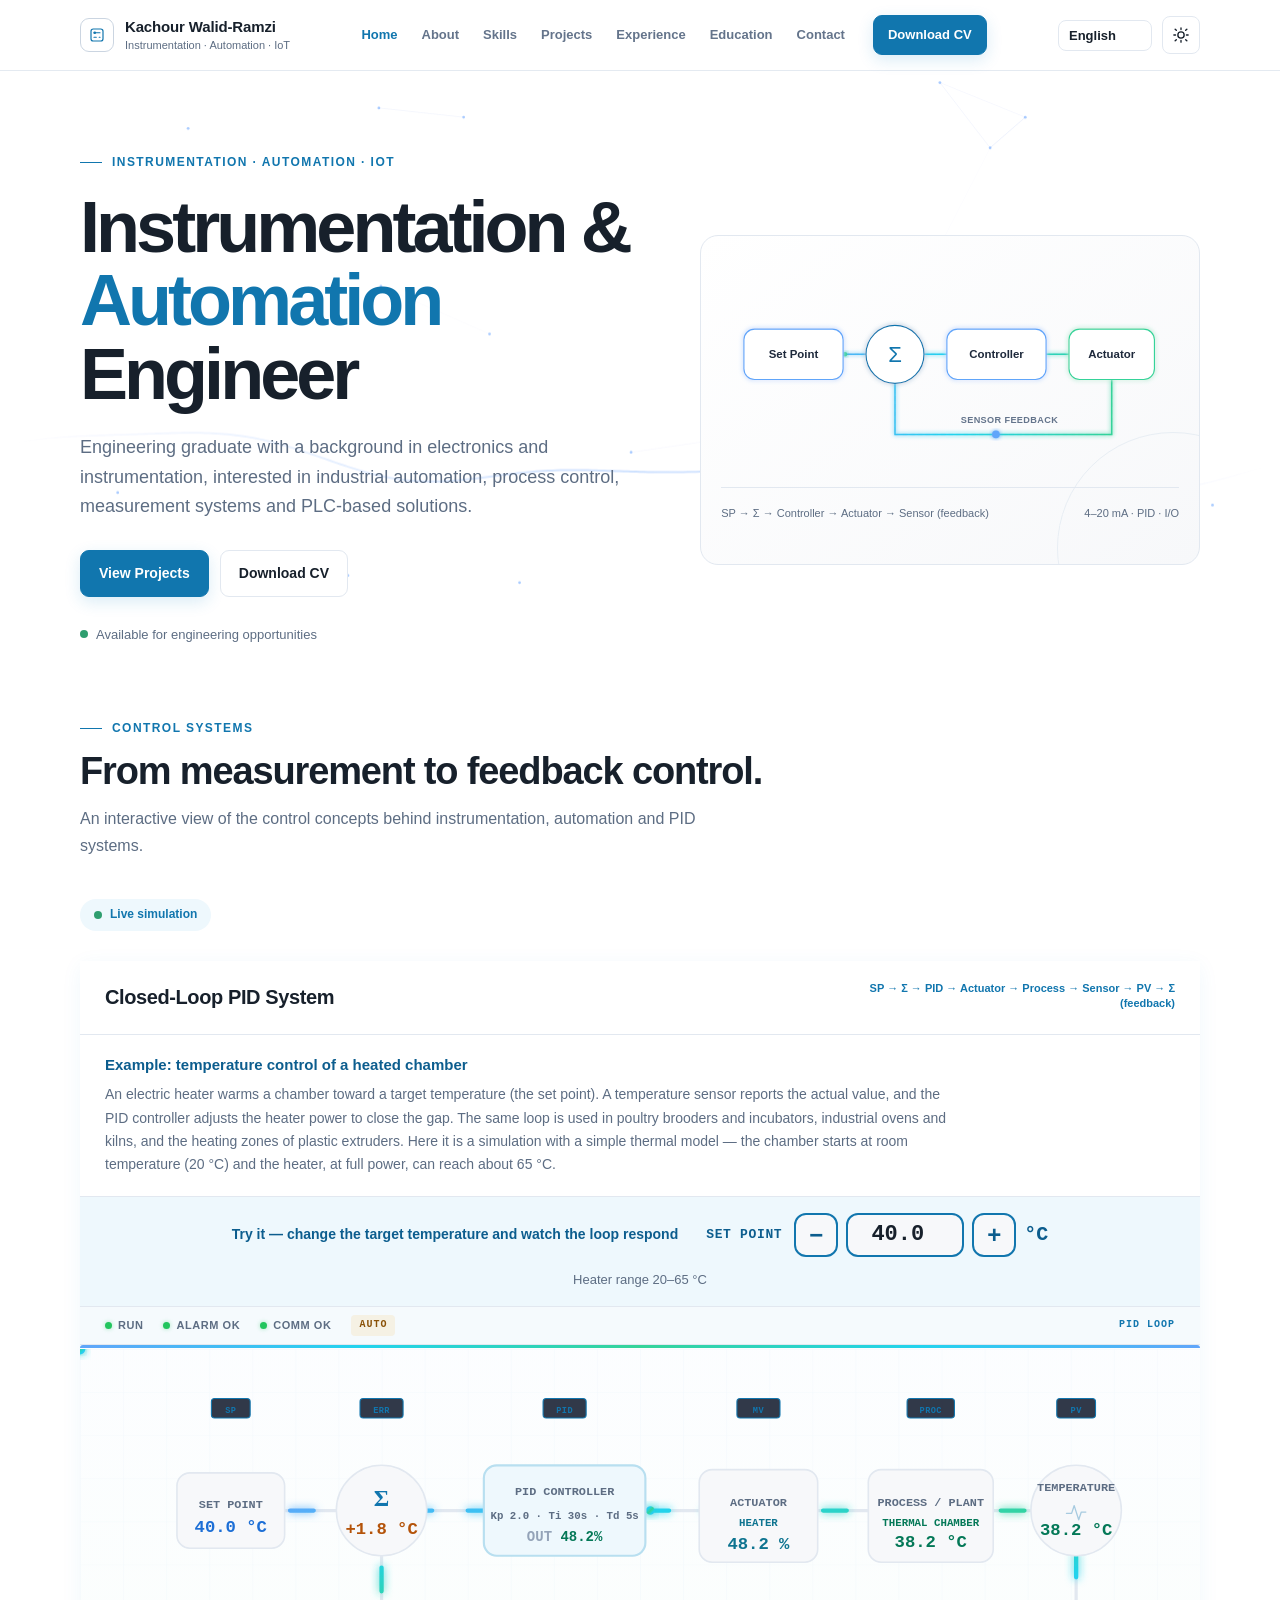
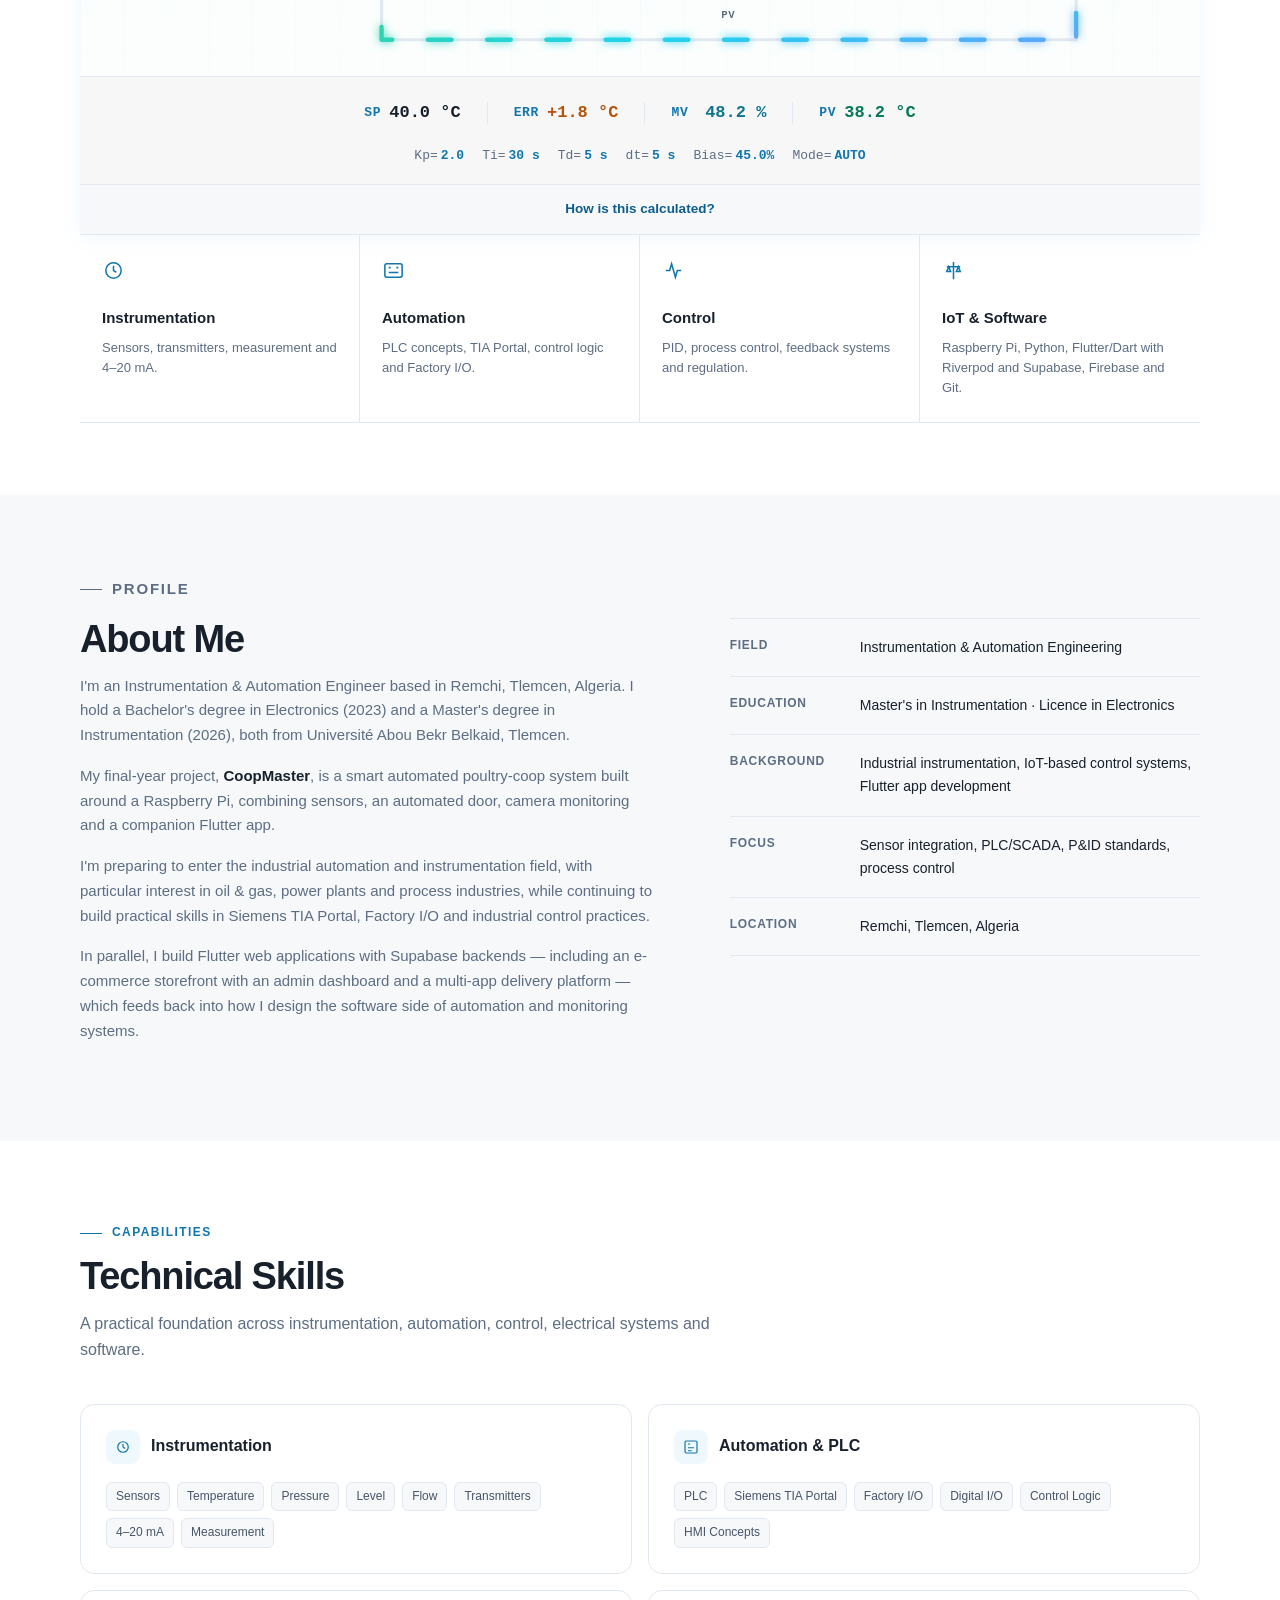
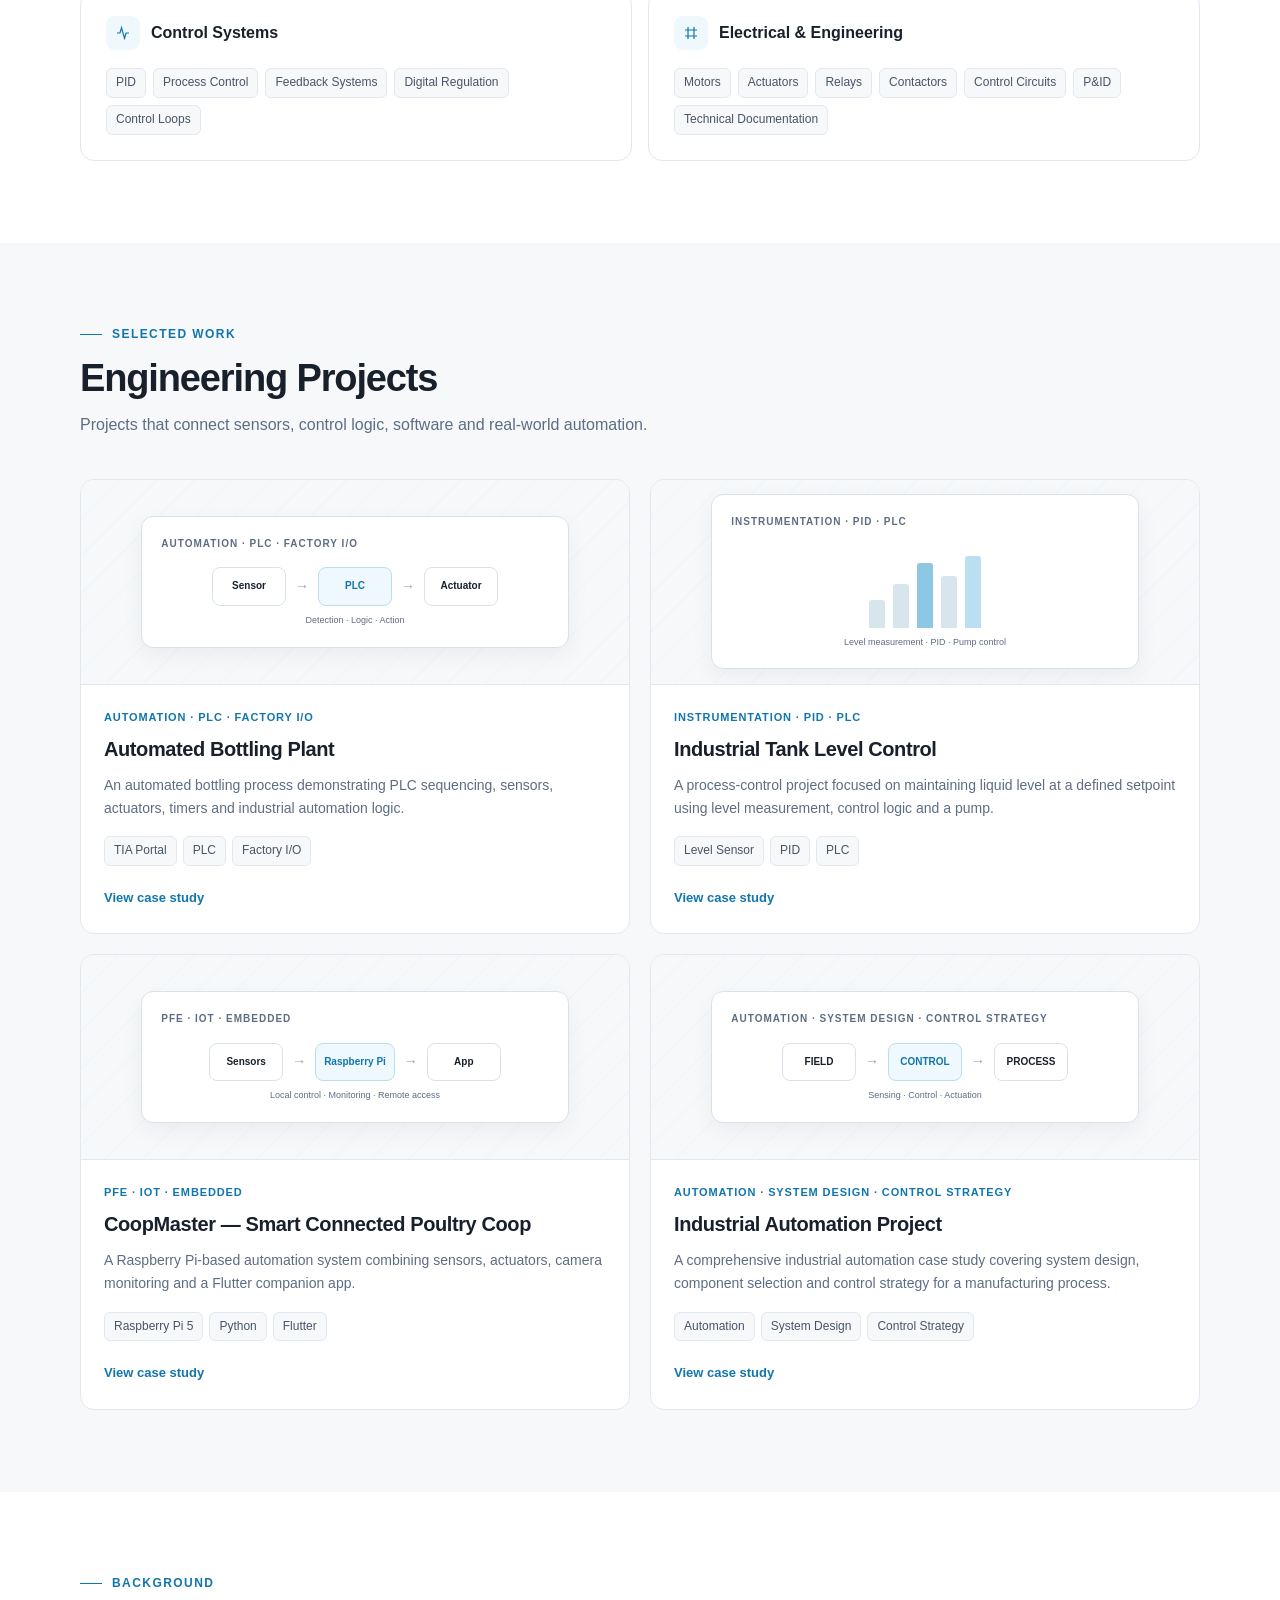
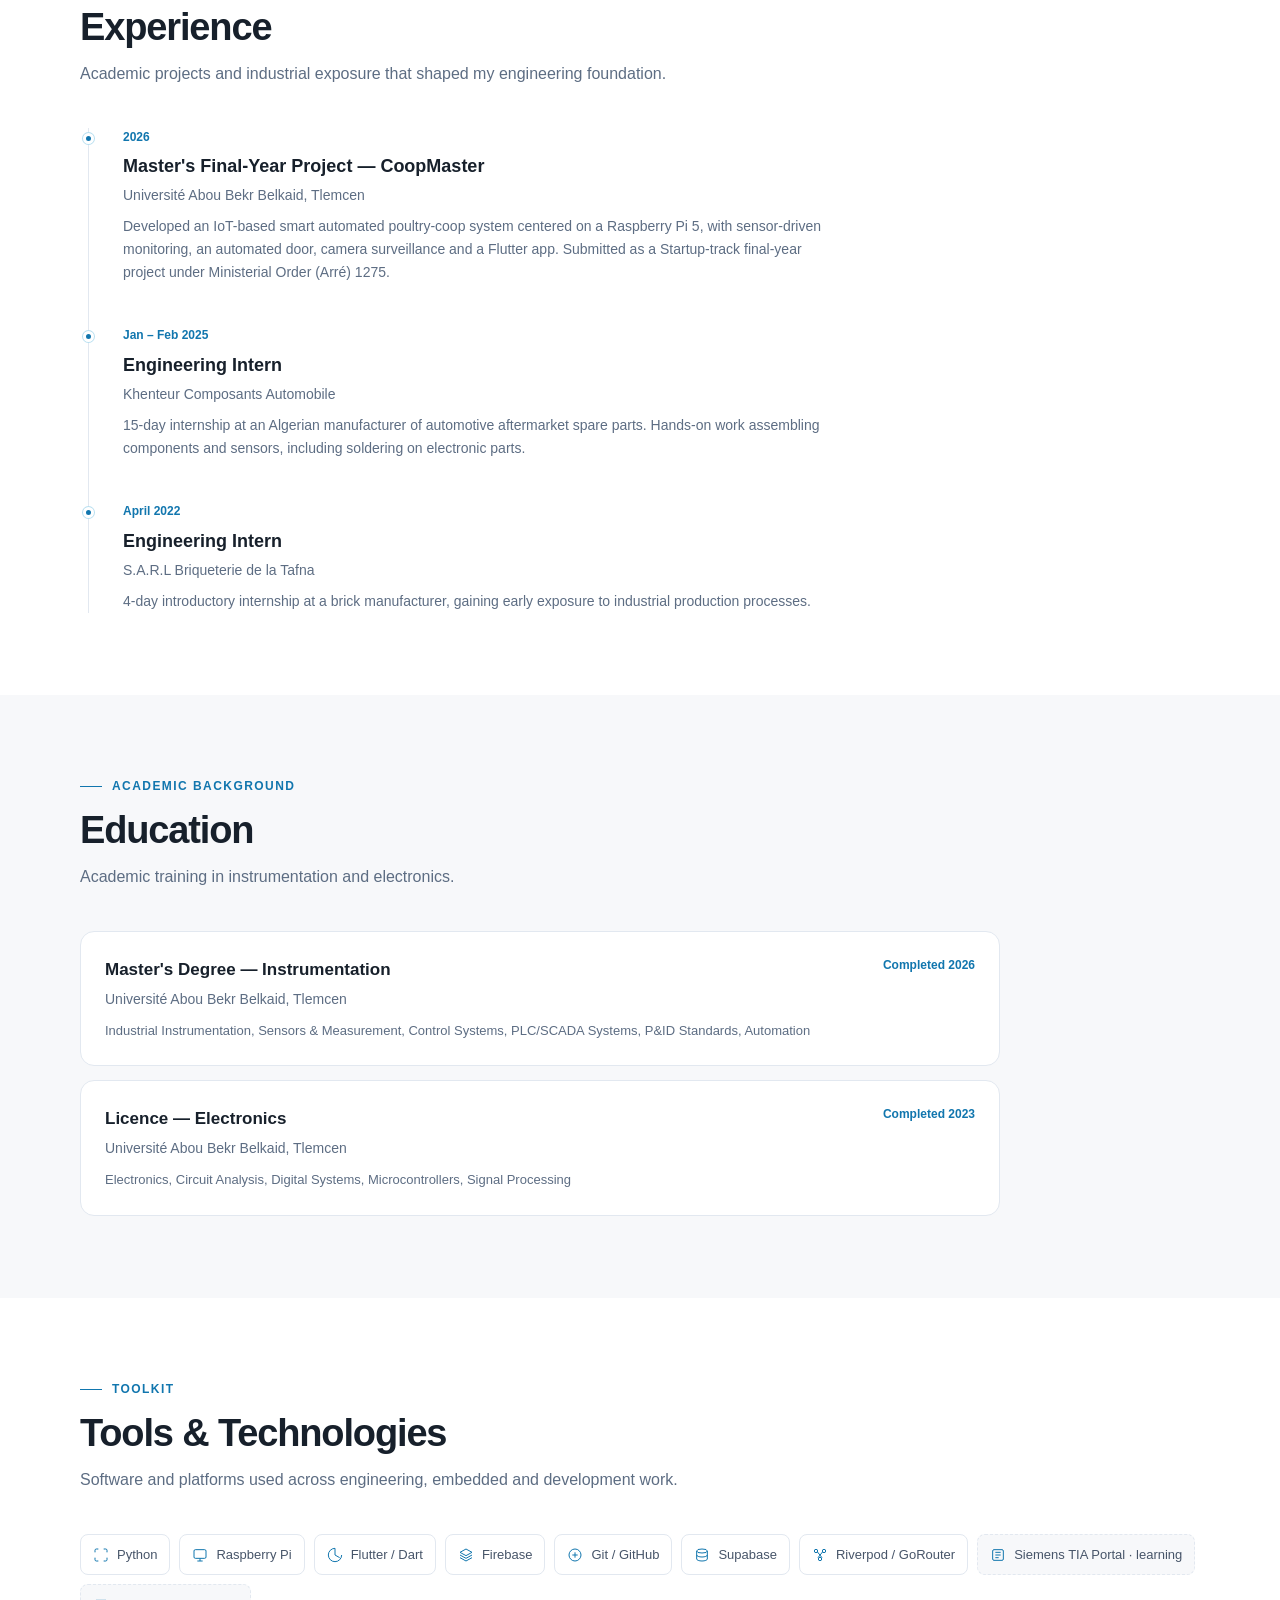
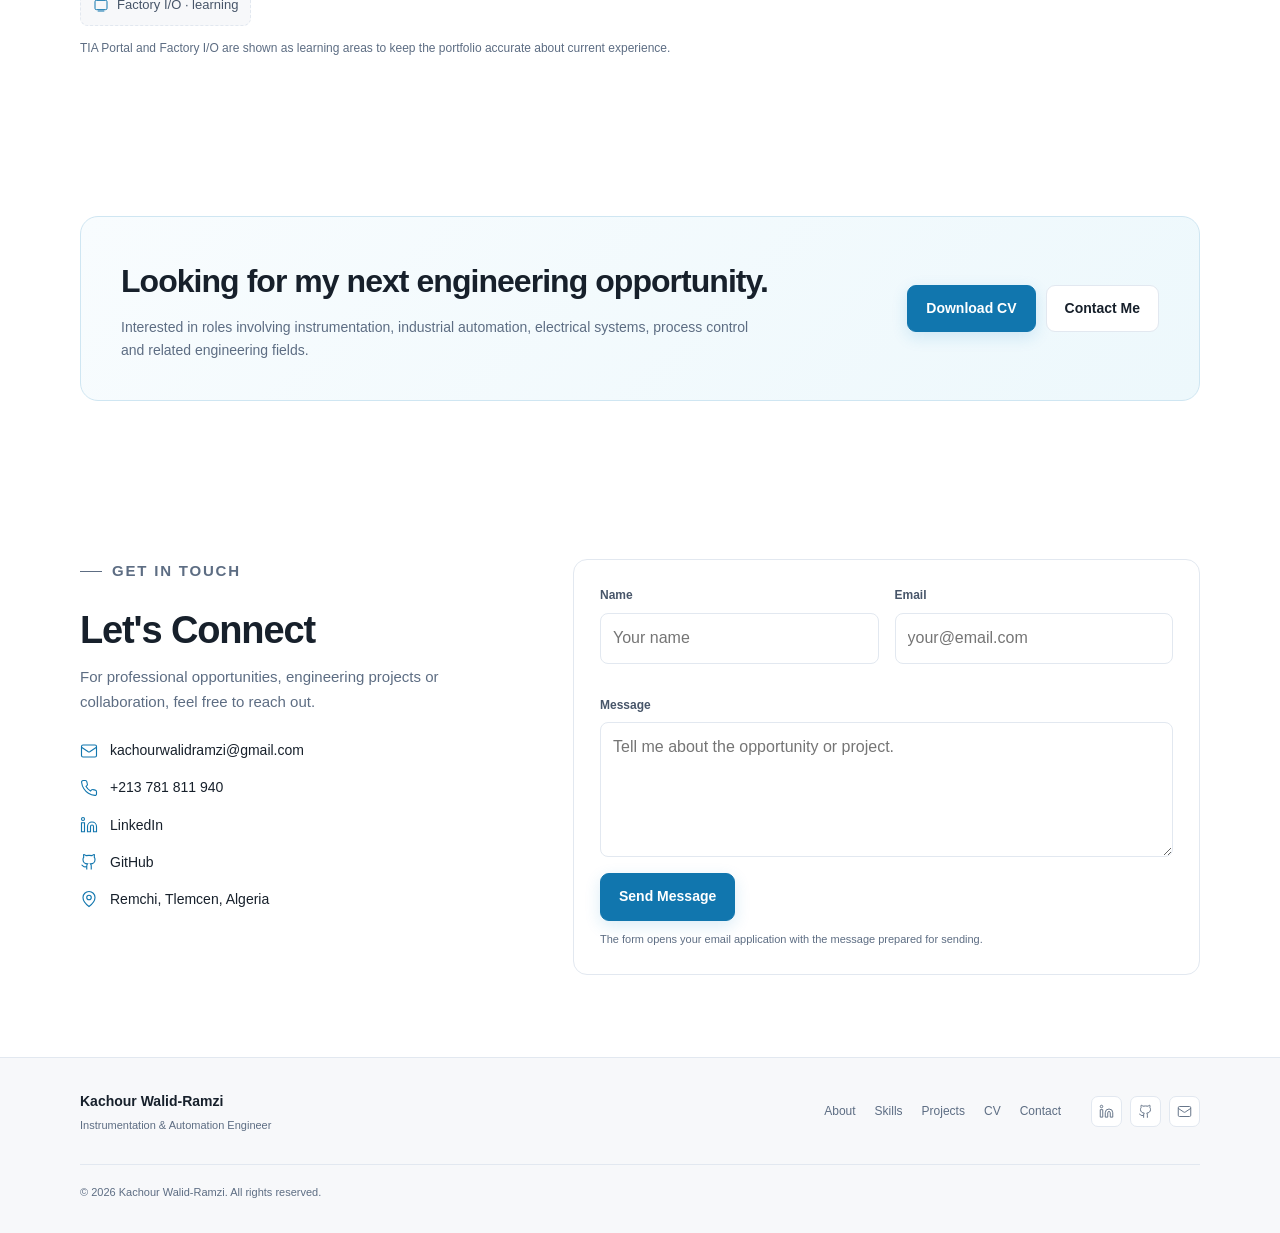
==== commit c8896c4c: "new PID style" ====
--- a/index.html
+++ b/index.html
@@ -7,6 +7,45 @@
   <title data-i18n="hero.title">Kachour Walid-Ramzi — Instrumentation & Automation Engineer</title>
   <meta name="description"
     content="Portfolio of Kachour Walid-Ramzi, an Instrumentation & Automation Engineer focused on industrial automation, process control, measurement systems and IoT-based control.">
+  <meta name="theme-color" content="#ffffff" media="(prefers-color-scheme: light)">
+  <meta name="theme-color" content="#0b1322" media="(prefers-color-scheme: dark)">
+  <meta property="og:type" content="website">
+  <meta property="og:site_name" content="Kachour Walid-Ramzi — Portfolio">
+  <meta property="og:title" content="Kachour Walid-Ramzi — Instrumentation & Automation Engineer">
+  <meta property="og:description"
+    content="Instrumentation & automation engineering portfolio: PLC and process-control projects, a live PID simulation, and an IoT final-year project.">
+  <meta property="og:url" content="https://walid-ramzi.github.io/Portfolio/">
+  <meta property="og:image" content="https://walid-ramzi.github.io/Portfolio/assets/og-image.png">
+  <meta property="og:image:width" content="1200">
+  <meta property="og:image:height" content="630">
+  <meta name="twitter:card" content="summary_large_image">
+  <meta name="twitter:title" content="Kachour Walid-Ramzi — Instrumentation & Automation Engineer">
+  <meta name="twitter:description"
+    content="PLC and process-control projects, a live PID simulation, and an IoT final-year project.">
+  <meta name="twitter:image" content="https://walid-ramzi.github.io/Portfolio/assets/og-image.png">
+  <script type="application/ld+json">
+  {
+    "@context": "https://schema.org",
+    "@type": "Person",
+    "name": "Kachour Walid-Ramzi",
+    "url": "https://walid-ramzi.github.io/Portfolio/",
+    "jobTitle": "Instrumentation & Automation Engineer",
+    "email": "mailto:kachourwalidramzi@gmail.com",
+    "telephone": "+213781811940",
+    "address": {
+      "@type": "PostalAddress",
+      "addressLocality": "Remchi, Tlemcen",
+      "addressCountry": "DZ"
+    },
+    "alumniOf": {
+      "@type": "CollegeOrUniversity",
+      "name": "Université Abou Bekr Belkaid, Tlemcen"
+    },
+    "knowsAbout": ["Instrumentation", "Industrial automation", "PLC programming", "Siemens TIA Portal",
+      "Process control", "PID control", "IoT", "Flutter"],
+    "knowsLanguage": ["ar", "fr", "en"]
+  }
+  </script>
   <link rel="icon"
     href="data:image/svg+xml,%3Csvg xmlns='http://www.w3.org/2000/svg' viewBox='0 0 100 100'%3E%3Crect width='100' height='100' rx='18' fill='%231687c7'/%3E%3Ctext x='50' y='67' font-size='52' text-anchor='middle' fill='white' font-family='Arial' font-weight='700'%3EK%3C/text%3E%3C/svg%3E">
   <script>
@@ -25,6 +64,7 @@
 </head>
 
 <body>
+  <a class="skip-link" href="#main" data-i18n="a11y.skipToContent">Skip to main content</a>
   <header class="header">
     <div class="container header-inner">
       <a class="brand" href="#hero" aria-label="Kachour Walid-Ramzi home">
@@ -88,7 +128,7 @@
     <a href="assets/cv.pdf" class="btn btn-filled" download data-i18n="nav.downloadCV">Download CV</a>
   </nav>
 
-  <main>
+  <main id="main" tabindex="-1">
     <section id="hero" class="hero">
       <canvas id="bgGrid" aria-hidden="true"></canvas>
       <canvas id="wave" aria-hidden="true"></canvas>
@@ -208,19 +248,43 @@
           <article class="loop-panel pid-panel" data-loop-panel="pid">
             <div class="pid-panel-head">
               <div>
-                <span class="loop-index" data-i18n="controlLoop.panel2.index">02</span>
                 <h3 data-i18n="controlLoop.panel2.title">Closed-Loop PID System</h3>
               </div>
               <div class="pid-panel-head-right">
                 <span class="loop-caption" data-i18n="controlLoop.panel2.caption">SP &#8594; &#931; &#8594; PID
                   &#8594; Actuator &#8594; Process &#8594; Sensor &#8594; PV &#8594; &#931; (feedback)</span>
-                <div class="pid-sp-control">
-                  <label for="pidSetPointInput" data-i18n="controlLoop.panel2.setPoint">SET POINT</label>
-                  <input type="number" id="pidSetPointInput" min="0" max="100" step="0.5" value="40.0"
+              </div>
+            </div>
+            <div class="pid-example">
+              <h4 class="pid-example-title" data-i18n="controlLoop.panel2.exampleTitle">Example: temperature control of a
+                heated chamber</h4>
+              <p class="pid-example-desc" data-i18n="controlLoop.panel2.exampleDesc">An electric heater warms a
+                chamber toward a target temperature (the set point). A temperature sensor reports the actual value, and
+                the PID controller adjusts the heater power to close the gap. The same loop is used in poultry brooders
+                and incubators, industrial ovens and kilns, and the heating zones of plastic extruders. Here it is a
+                simulation with a simple thermal model — the chamber starts at room temperature (20 °C) and the heater,
+                at full power, can reach about 65 °C.</p>
+            </div>
+            <!-- Set Point control: its own centered, highlighted strip so it is obviously
+                 interactive (it used to be a small input tucked in the header's corner). -->
+            <div class="pid-sp-bar">
+              <span class="pid-sp-hint" data-i18n="controlLoop.panel2.spHint">Try it — change the target
+                temperature and watch the loop respond</span>
+              <div class="pid-sp-control">
+                <label for="pidSetPointInput" data-i18n="controlLoop.panel2.setPoint">SET POINT</label>
+                <div class="pid-sp-stepper">
+                  <button type="button" class="pid-sp-step" data-step="-1"
+                    data-i18n-attr="aria-label:controlLoop.panel2.spDecrease" aria-label="Decrease set point">&#8722;</button>
+                  <input type="number" id="pidSetPointInput" min="20" max="65" step="0.5" value="40.0"
                     inputmode="decimal" />
+                  <button type="button" class="pid-sp-step" data-step="1"
+                    data-i18n-attr="aria-label:controlLoop.panel2.spIncrease" aria-label="Increase set point">+</button>
                   <span class="pid-sp-unit">&#176;C</span>
                 </div>
               </div>
+              <p class="pid-sp-range"><span data-i18n="controlLoop.panel2.spRangeLabel">Heater range</span>
+                <span class="bidi-ltr">20&#8211;65 &#176;C</span></p>
+              <p class="pid-sp-note" id="pidSpNote" role="status" aria-live="polite" hidden></p>
             </div>
             <div class="pid-status-bar">
               <span class="pid-status-item"><span class="pid-dot pid-dot-green"></span>RUN</span>
@@ -307,7 +371,7 @@
                   <text y="8" text-anchor="middle" class="pid-param-line"
                     fill="var(--muted)">Kp 2.0 &#183; Ti 30s &#183; Td 5s</text>
                   <text y="28" text-anchor="middle" class="pid-param-line pid-out-line">
-                    <tspan fill="#94a3b8">OUT </tspan><tspan id="pid-out-value" fill="#34d399">64.8%</tspan></text>
+                    <tspan fill="#94a3b8">OUT </tspan><tspan id="pid-out-value" fill="#34d399">49.8%</tspan></text>
                 </g>
                 <!-- Actuator node -->
                 <g class="pid-node" tabindex="0" data-title="Actuator / Heater"
@@ -319,7 +383,7 @@
                   <text y="14" text-anchor="middle" class="node-subtext"
                     fill="#22d3ee" data-i18n="controlLoop.panel2.actuatorSub">HEATER</text>
                   <text id="pid-mv-value" y="36" text-anchor="middle"
-                    class="node-value" fill="#22d3ee">64.8 %</text>
+                    class="node-value" fill="#22d3ee">49.8 %</text>
                 </g>
                 <!-- Process node -->
                 <g class="pid-node" tabindex="0" data-title="Process / Plant"
@@ -330,7 +394,7 @@
                     data-i18n="controlLoop.panel2.processTitle">PROCESS / PLANT</text>
                   <text y="14" text-anchor="middle" class="node-subtext"
                     fill="#34d399" data-i18n="controlLoop.panel2.processSub">THERMAL CHAMBER</text>
-                  <text y="34" text-anchor="middle" class="node-value" fill="#34d399">~40 &#176;C</text>
+                  <text id="pid-process-value" y="34" text-anchor="middle" class="node-value" fill="#34d399">37.6 &#176;C</text>
                 </g>
                 <!-- Sensor node -->
                 <g class="pid-node" tabindex="0" data-title="Sensor / PV"
@@ -383,17 +447,17 @@
                 <span class="readout-divider"></span>
                 <span class="readout-item">
                   <span class="readout-label">ERR</span>
-                  <span class="readout-value" id="readout-err" style="color:#f59e0b">+2.4 °C</span>
+                  <span class="readout-value" id="readout-err" data-tone="amber">+2.4 °C</span>
                 </span>
                 <span class="readout-divider"></span>
                 <span class="readout-item">
                   <span class="readout-label">MV</span>
-                  <span class="readout-value" id="readout-mv" style="color:#22d3ee">64.8 %</span>
+                  <span class="readout-value" id="readout-mv" data-tone="cyan">49.8 %</span>
                 </span>
                 <span class="readout-divider"></span>
                 <span class="readout-item">
                   <span class="readout-label">PV</span>
-                  <span class="readout-value" id="readout-pv" style="color:#34d399">37.6 °C</span>
+                  <span class="readout-value" id="readout-pv" data-tone="green">37.6 °C</span>
                 </span>
               </div>
               <div class="readout-params">
@@ -401,7 +465,7 @@
                 <span class="pid-param">Ti=<strong>30 s</strong></span>
                 <span class="pid-param">Td=<strong>5 s</strong></span>
                 <span class="pid-param">dt=<strong>5 s</strong></span>
-                <span class="pid-param">Bias=<strong>54.0%</strong></span>
+                <span class="pid-param">Bias=<strong>45.0%</strong></span>
                 <span class="pid-param">Mode=<strong>AUTO</strong></span>
               </div>
             </div>
@@ -448,8 +512,8 @@
                 </div>
                 <div class="pid-explain-formula">I = Kp &#215; (&#931; Error &#183; dt) &#247; Ti</div>
                 <div class="pid-explain-sub">
-                  I = 2.0 &#215; (<span id="explain-sum">84.0 °C&#183;s</span>) &#247; 30 s =
-                  <strong id="explain-i">+5.6%</strong>
+                  I = 2.0 &#215; (<span id="explain-sum">0.0 °C&#183;s</span>) &#247; 30 s =
+                  <strong id="explain-i">+0.0%</strong>
                 </div>
               </div>
 
@@ -462,7 +526,7 @@
                 <div class="pid-explain-formula">D = Kp &#215; Td &#215; (Error − Previous error) &#247; dt</div>
                 <div class="pid-explain-sub">
                   D = 2.0 &#215; 5 s &#215; (<span id="explain-error-3">+2.4 °C</span> − <span
-                    id="explain-preverror">+2.2 °C</span>) &#247; 5 s = <strong id="explain-d">+0.4%</strong>
+                    id="explain-preverror">+2.4 °C</span>) &#247; 5 s = <strong id="explain-d">+0.0%</strong>
                 </div>
               </div>
 
@@ -475,8 +539,7 @@
                 <div class="pid-explain-formula">Output = Bias + P + I + D <span class="pid-explain-clamp"
                     data-i18n="controlLoop.panel2.explainClamp">(clamped to 0–100%)</span></div>
                 <div class="pid-explain-sub">
-                  Output = 54.0% + <span id="explain-p-2">+4.8%</span> + <span id="explain-i-2">+5.6%</span> + <span
-                    id="explain-d-2">+0.4%</span> = <strong id="explain-out">64.8%</strong>
+                  Output = 45.0% + <span id="explain-p-2">+4.8%</span> + <span id="explain-i-2">+0.0%</span> + <span id="explain-d-2">+0.0%</span> = <strong id="explain-out">49.8%</strong>
                 </div>
               </div>
             </div>
@@ -529,7 +592,7 @@
           <p class="section-kicker" data-i18n="about.kicker">Profile</p>
           <h2 class="section-heading" data-i18n="about.title">About Me</h2>
           <p data-i18n="about.p1">I'm an Instrumentation & Automation Engineer based in Remchi, Tlemcen, Algeria. I hold
-            a Bachelor's degree in Electronics (2023) and a Master's (M2) in Instrumentation (2026), both from
+            a Bachelor's degree in Electronics (2023) and a Master's degree in Instrumentation (2026), both from
             Université Abou Bekr Belkaid, Tlemcen.</p>
           <p data-i18n="about.p2" data-i18n-html="true">My final-year project, <strong>CoopMaster</strong>, is a smart
             automated poultry-coop system built around a Raspberry Pi, combining sensors, an automated door, camera
@@ -546,8 +609,7 @@
               class="profile-value" data-i18n="about.profile.fieldValue">Instrumentation & Automation Engineering</span>
           </div>
           <div class="profile-row"><span class="profile-label" data-i18n="about.profile.education">Education</span><span
-              class="profile-value" data-i18n="about.profile.educationValue">M2 Instrumentation · Licence
-              Electronics</span></div>
+              class="profile-value" data-i18n="about.profile.educationValue">Master's in Instrumentation · Licence in Electronics</span></div>
           <div class="profile-row"><span class="profile-label"
               data-i18n="about.profile.background">Background</span><span class="profile-value"
               data-i18n="about.profile.backgroundValue">Industrial instrumentation, IoT-based control systems, Flutter
@@ -784,7 +846,7 @@
         <div class="edu-list">
           <article class="edu-card fade-in">
             <div>
-              <div class="edu-degree" data-i18n="education.items.0.degree">Master 2 (M2) — Instrumentation</div>
+              <div class="edu-degree" data-i18n="education.items.0.degree">Master's Degree — Instrumentation</div>
               <div class="edu-school" data-i18n="education.items.0.school">Université Abou Bekr Belkaid, Tlemcen</div>
               <div class="edu-subjects" data-i18n="education.items.0.subjects">Industrial Instrumentation, Sensors &
                 Measurement, Control Systems, PLC/SCADA Systems, P&ID Standards, Automation</div>
--- a/css/styles.css
+++ b/css/styles.css
@@ -3,11 +3,15 @@
   --surface: #f7f8fa;
   --surface-2: #f1f5f9;
   --text: #17202b;
-  --muted: #64748b;
+  --muted: #5d6d83;
   --line: #e2e8f0;
-  --accent: #1687c7;
-  --accent-dark: #0f6ea5;
-  --accent-soft: #e8f5fb;
+  /* accent/muted were nudged slightly darker so small blue text and
+     white-on-blue buttons reach WCAG AA (4.5:1); was 3.9:1 / 4.5:1. */
+  --accent: #1176ae;
+  --accent-dark: #0c5d8e;
+  --accent-btn: #1176ae;
+  --accent-btn-hover: #0c5d8e;
+  --accent-soft: #eef8fd;
   --success: #2f9e6f;
   --radius: 14px;
   --max: 1120px;
@@ -33,8 +37,11 @@
   --text: #e9eefb;
   --muted: #8ea0c4;
   --line: rgba(130, 170, 255, 0.18);
-  --accent: #2b7fff;
+  --accent: #3d8bff;
   --accent-dark: #5aa8ff;
+  /* filled buttons need a deeper blue so white text passes AA */
+  --accent-btn: #2268e0;
+  --accent-btn-hover: #1a58cc;
   --accent-soft: rgba(43, 127, 255, 0.17);
   --success: #34d399;
   --shadow: 0 10px 30px rgba(0, 0, 0, .4);
@@ -177,15 +184,15 @@
 }
 
 .btn-filled {
-  background: var(--accent);
-  border-color: var(--accent);
+  background: var(--accent-btn);
+  border-color: var(--accent-btn);
   color: #fff;
   box-shadow: 0 5px 16px rgba(22, 135, 199, .16)
 }
 
 .btn-filled:hover {
-  background: var(--accent-dark);
-  border-color: var(--accent-dark)
+  background: var(--accent-btn-hover);
+  border-color: var(--accent-btn-hover)
 }
 
 .btn-outlined {
@@ -1178,7 +1185,7 @@
   padding-top: 18px;
   border-top: 1px solid var(--line);
   font-size: 11px;
-  color: #94a3b8
+  color: var(--muted)
 }
 
 /* Project detail */
@@ -2024,7 +2031,7 @@
 }
 
 .feedback-note span {
-  color: #9aa8b8
+  color: var(--muted)
 }
 
 .pid-diagram-wrap {
@@ -2832,45 +2839,10 @@
   text-align: left;
 }
 
-.pid-sp-control {
-  display: flex;
-  align-items: center;
-  gap: 6px;
-  margin-top: 8px;
-}
-
-.pid-sp-control label {
-  font-size: 10px;
-  font-weight: 700;
-  letter-spacing: .04em;
-  color: var(--accent);
-  font-family: var(--font-mono);
-}
-
-.pid-sp-control input {
-  width: 64px;
-  font-family: var(--font-mono);
-  font-size: 13px;
-  font-weight: 700;
-  color: var(--text);
-  background: var(--surface);
-  border: 1px solid var(--line);
-  border-radius: 6px;
-  padding: 3px 6px;
-  text-align: right;
-}
-
-.pid-sp-control input:focus {
-  outline: none;
-  border-color: var(--accent);
-  box-shadow: 0 0 0 3px var(--accent-soft);
-}
-
-.pid-sp-control .pid-sp-unit {
-  font-size: 12px;
-  color: var(--muted);
-  font-family: var(--font-mono);
-}
+
+
+
+
 
 .pid-panel-head {
   display: flex;
@@ -3146,7 +3118,7 @@
   height: 24px;
   flex-shrink: 0;
   border-radius: 50%;
-  background: var(--accent);
+  background: var(--accent-btn);
   color: #fff;
   font-size: 12px;
   font-weight: 700;
@@ -3784,3 +3756,199 @@
     height: 16px;
   }
 }
+
+/* Skip link: first focusable element on every page; invisible until a
+   keyboard user tabs to it, then jumps past the header/nav to the content. */
+.skip-link {
+  position: absolute;
+  inset-inline-start: 12px;
+  top: -64px;
+  z-index: 1000;
+  padding: 10px 16px;
+  border-radius: 8px;
+  background: var(--accent-btn);
+  color: #fff;
+  font-weight: 700;
+  font-size: 14px;
+  text-decoration: none;
+  transition: top .15s ease;
+}
+
+.skip-link:focus {
+  top: 12px;
+  outline: 2px solid #fff;
+  outline-offset: 2px;
+}
+
+main:focus {
+  outline: none;
+}
+
+/* PID data colors. The bright amber/cyan/green values read great on the dark
+   panel but were only ~1.7–2:1 on the light theme (they were hardcoded inline),
+   so each tone now has a darker light-theme variant that reaches AA, and the
+   original bright colors are kept for dark mode. */
+.readout-value[data-tone="amber"] { color: #b45309; }
+.readout-value[data-tone="cyan"]  { color: #0e7490; }
+.readout-value[data-tone="green"] { color: #047857; }
+html[data-theme="dark"] .readout-value[data-tone="amber"] { color: #f59e0b; }
+html[data-theme="dark"] .readout-value[data-tone="cyan"]  { color: #22d3ee; }
+html[data-theme="dark"] .readout-value[data-tone="green"] { color: #34d399; }
+
+.pid-status-mode { color: #8a5208; }
+html[data-theme="dark"] .pid-status-mode { color: #f59e0b; }
+
+/* Same idea for the numbers/labels inside the diagram's SVG (colors are set
+   as presentation attributes, which any CSS rule overrides): darker tones in
+   light mode, untouched in dark mode. */
+html:not([data-theme="dark"]) .pid-node [fill="#f59e0b"] { fill: #b45309; }
+html:not([data-theme="dark"]) .pid-node [fill="#22d3ee"] { fill: #0e7490; }
+html:not([data-theme="dark"]) .pid-node [fill="#34d399"] { fill: #047857; }
+html:not([data-theme="dark"]) .pid-node [fill="#60a5fa"] { fill: #1d6fd6; }
+html:not([data-theme="dark"]) .pid-node tspan[fill="#34d399"] { fill: #047857; }
+
+
+/* ---- PID example title + description ---- */
+.pid-example {
+  padding: 18px 25px 6px;
+}
+
+.pid-example-title {
+  font-size: 15px;
+  font-weight: 700;
+  color: var(--accent-dark);
+  margin-bottom: 6px;
+}
+
+.pid-example-desc {
+  font-size: 14px;
+  line-height: 1.65;
+  color: var(--muted);
+  max-width: 860px;
+}
+
+/* ---- Set Point control: centered, highlighted strip above the diagram ---- */
+.pid-sp-bar {
+  display: flex;
+  flex-wrap: wrap;
+  align-items: center;
+  justify-content: center;
+  gap: 12px 28px;
+  margin-top: 14px;
+  padding: 16px 20px;
+  background: var(--accent-soft);
+  border-top: 1px solid var(--line);
+  border-bottom: 1px solid var(--line);
+  text-align: center;
+}
+
+.pid-sp-hint {
+  font-size: 14px;
+  font-weight: 600;
+  color: var(--accent-dark);
+}
+
+.pid-sp-control {
+  display: flex;
+  align-items: center;
+  justify-content: center;
+  gap: 12px;
+}
+
+.pid-sp-control label {
+  font-family: var(--font-mono);
+  font-size: 13px;
+  font-weight: 700;
+  letter-spacing: .05em;
+  color: var(--accent-dark);
+}
+
+/* Numbers and −/+ always read left-to-right, even on the Arabic page */
+.pid-sp-stepper {
+  display: flex;
+  align-items: center;
+  gap: 8px;
+  direction: ltr;
+}
+
+.pid-sp-step {
+  width: 44px;
+  height: 44px;
+  flex-shrink: 0;
+  display: inline-flex;
+  align-items: center;
+  justify-content: center;
+  font-size: 24px;
+  font-weight: 700;
+  line-height: 1;
+  color: var(--accent-dark);
+  background: var(--surface);
+  border: 2px solid var(--accent);
+  border-radius: 12px;
+  cursor: pointer;
+  transition: background var(--transition), color var(--transition);
+}
+
+.pid-sp-step:hover {
+  background: var(--accent-btn);
+  border-color: var(--accent-btn);
+  color: #fff;
+}
+
+.pid-sp-step:focus-visible,
+.pid-sp-control input:focus-visible {
+  outline: 3px solid var(--accent);
+  outline-offset: 2px;
+}
+
+.pid-sp-control input {
+  width: 118px;
+  height: 44px;
+  font-family: var(--font-mono);
+  font-size: 22px;
+  font-weight: 700;
+  color: var(--text);
+  background: var(--surface);
+  border: 2px solid var(--accent);
+  border-radius: 12px;
+  text-align: center;
+  padding: 0 8px;
+}
+
+.pid-sp-control .pid-sp-unit {
+  font-family: var(--font-mono);
+  font-size: 20px;
+  font-weight: 700;
+  color: var(--accent-dark);
+}
+
+.pid-sp-range,
+.pid-sp-note {
+  flex-basis: 100%;
+  margin: 0;
+  font-size: 13px;
+  text-align: center;
+}
+
+.pid-sp-range {
+  color: var(--muted);
+}
+
+.pid-sp-note {
+  font-weight: 600;
+  color: #8a5208;
+}
+
+.pid-sp-note[hidden] {
+  display: none;
+}
+
+html[data-theme="dark"] .pid-sp-note {
+  color: #f59e0b;
+}
+
+@media (max-width: 560px) {
+  .pid-example { padding: 16px 16px 4px; }
+  .pid-sp-bar { padding: 14px 12px; gap: 10px 16px; }
+  .pid-sp-control { flex-wrap: wrap; }
+}
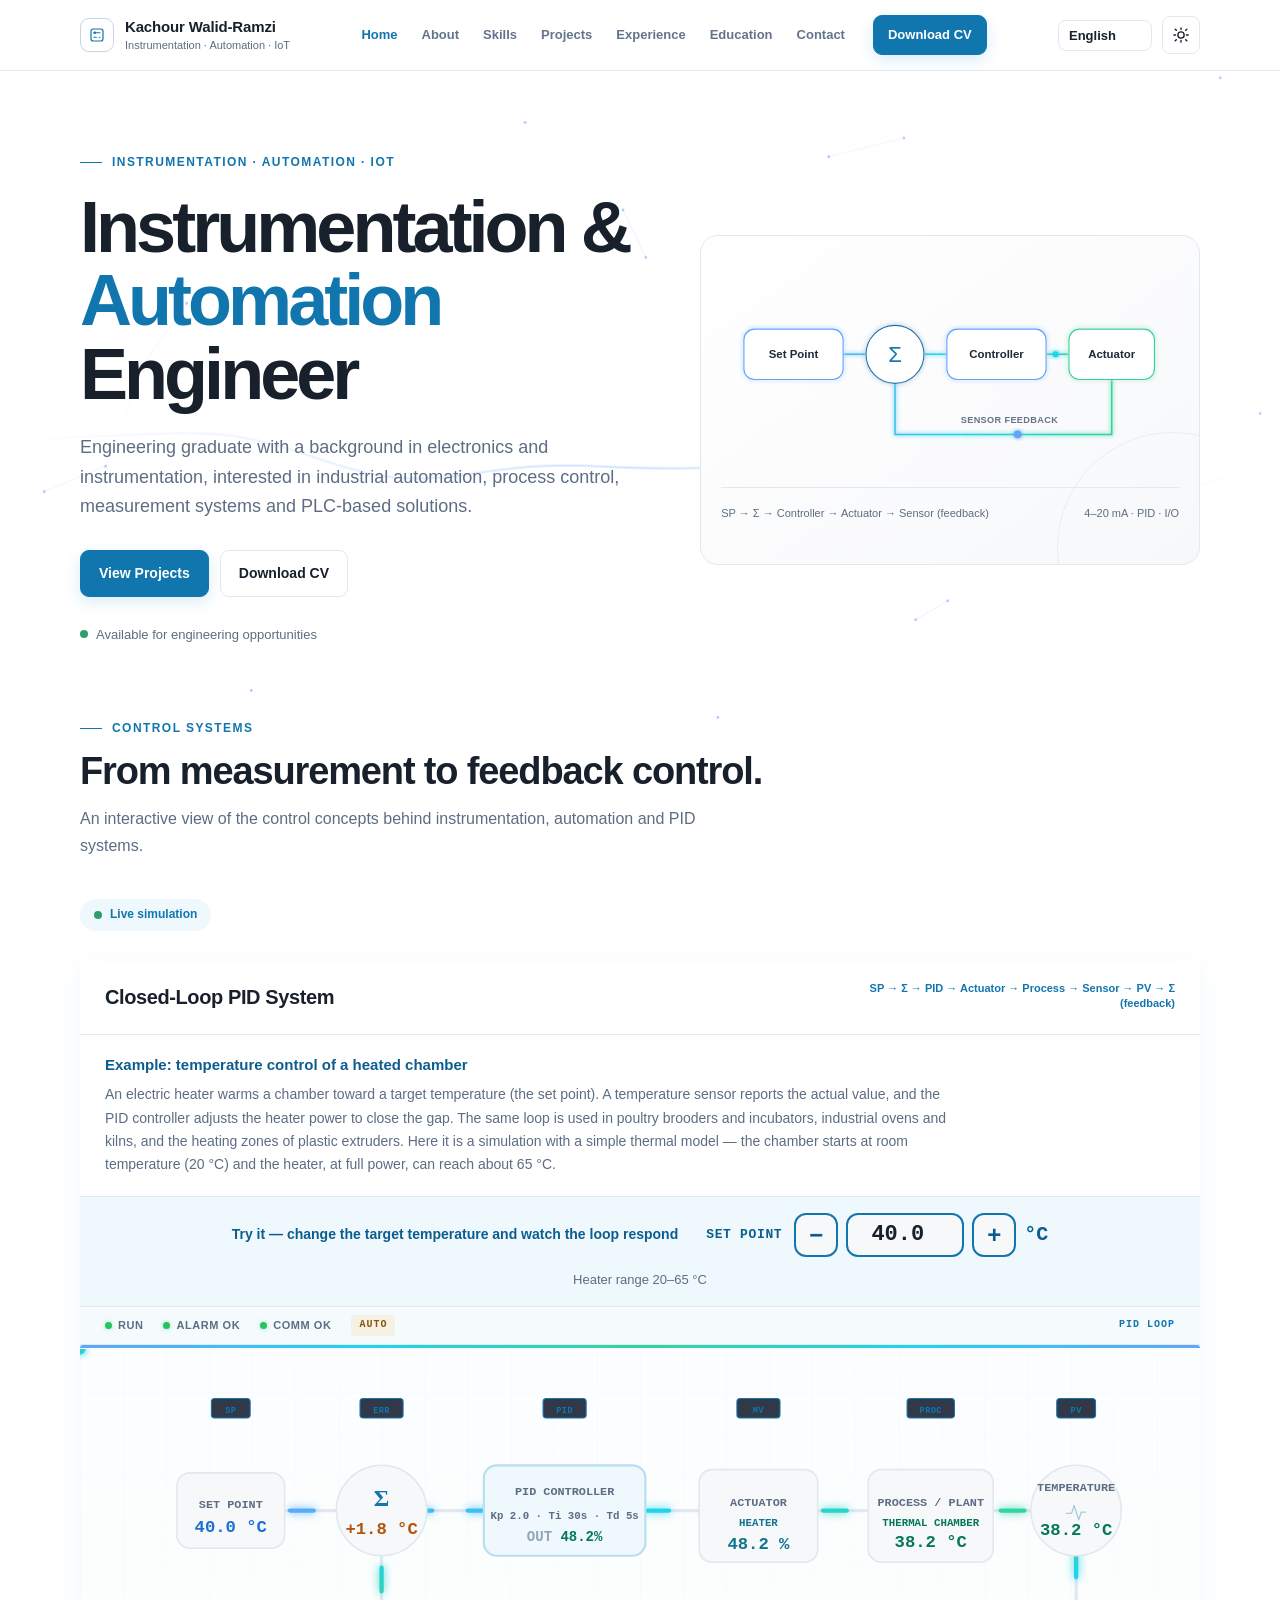
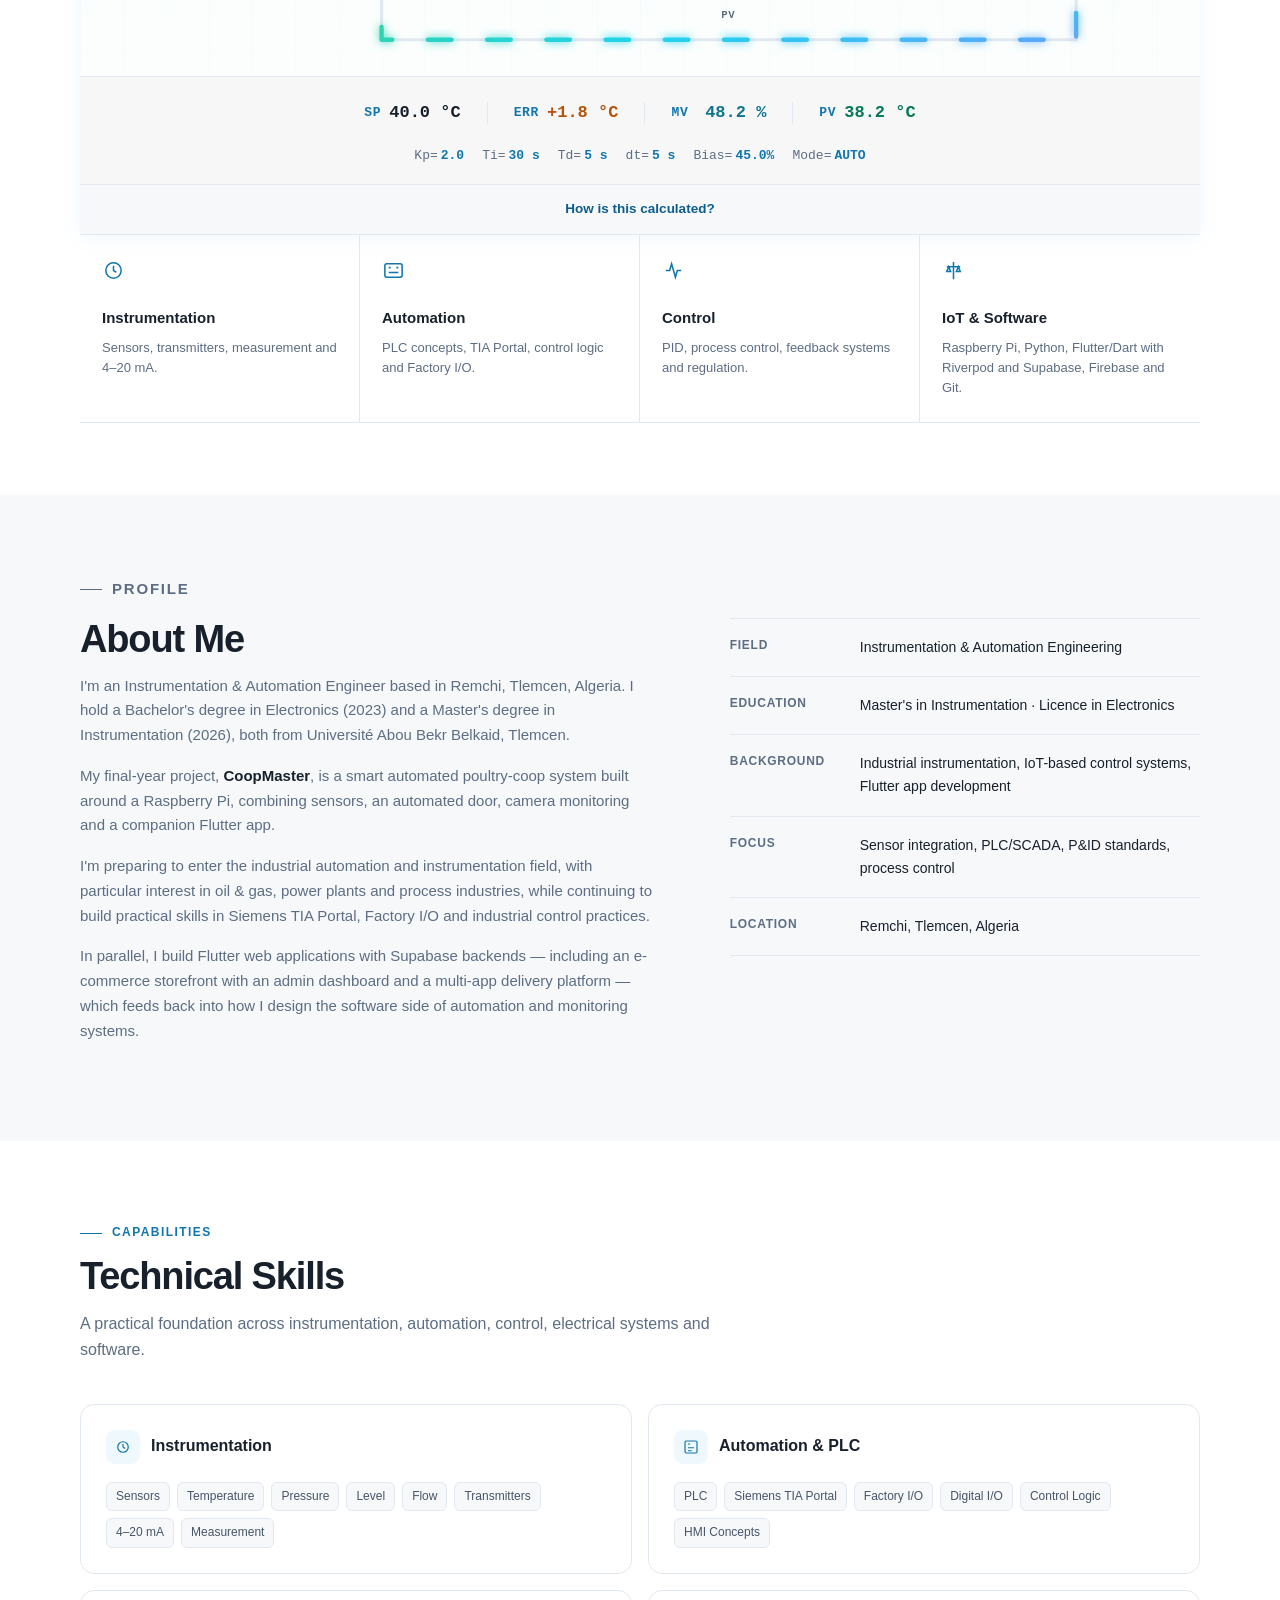
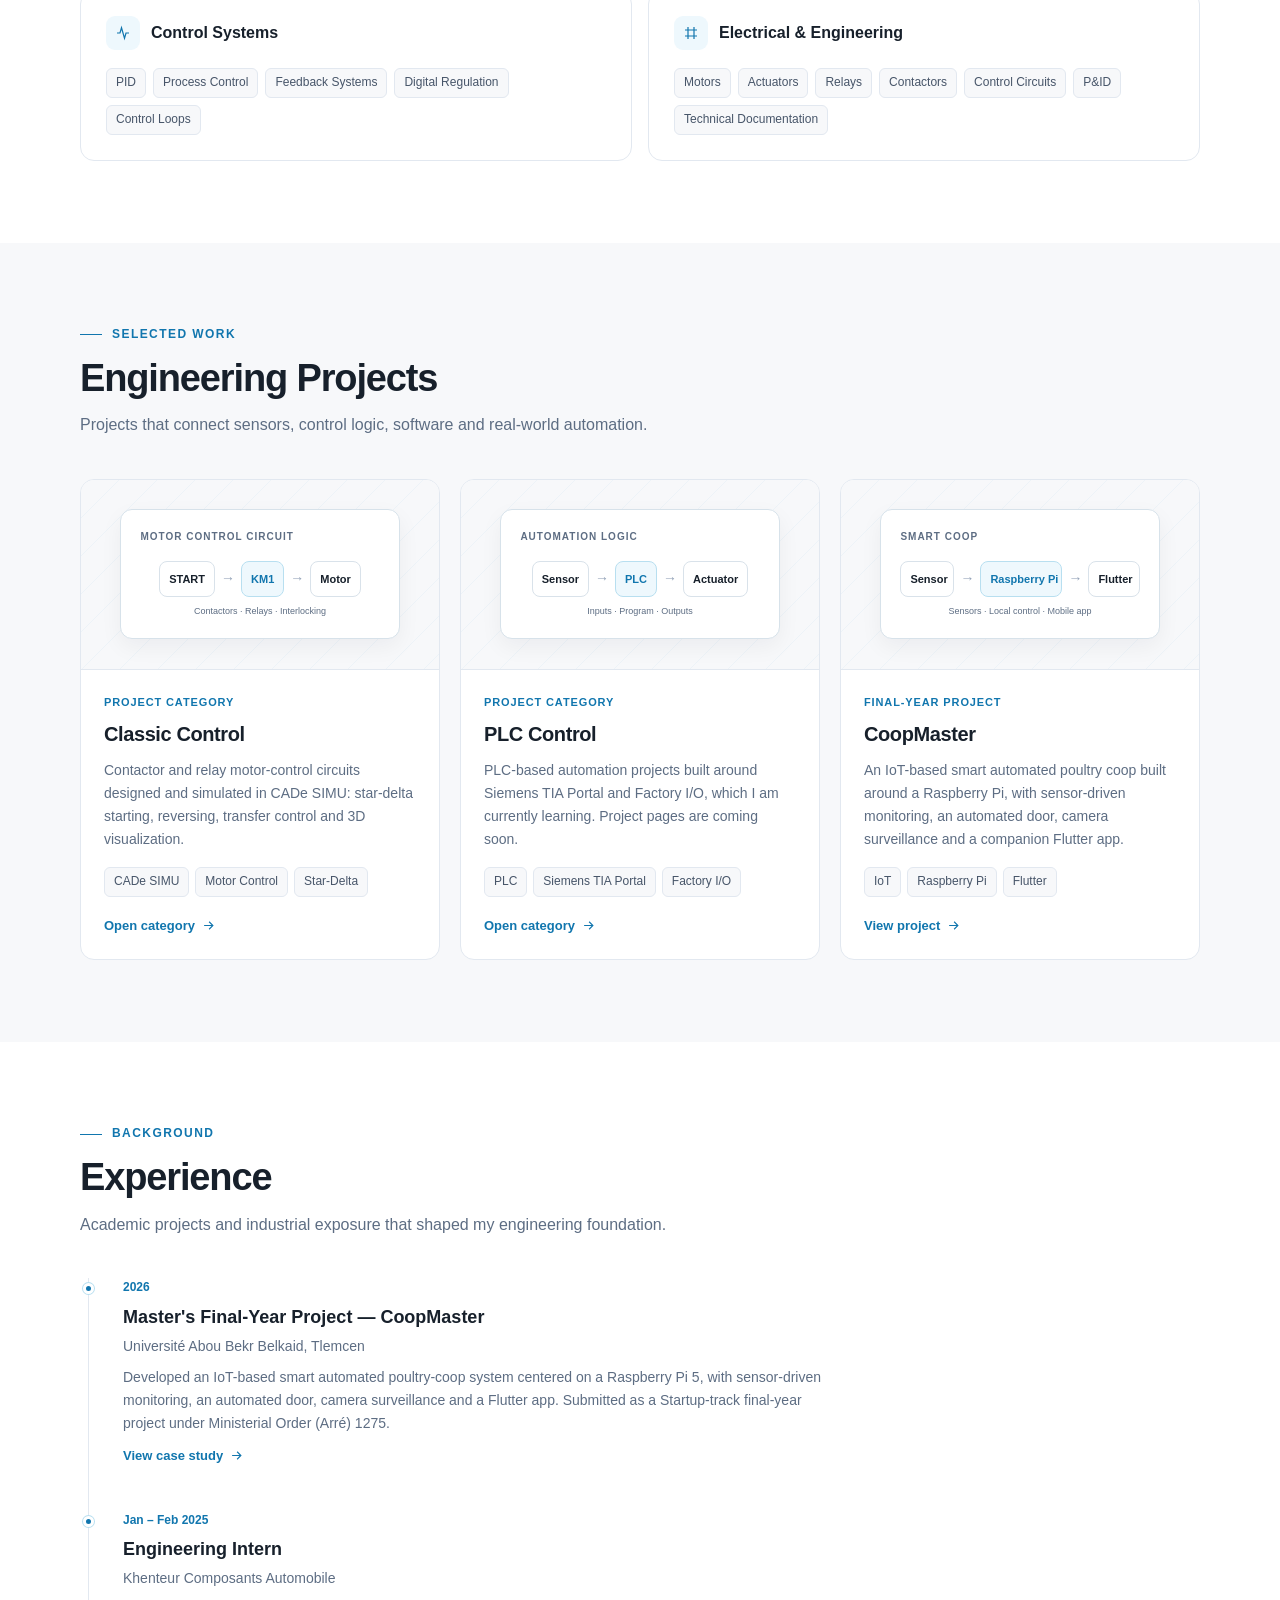
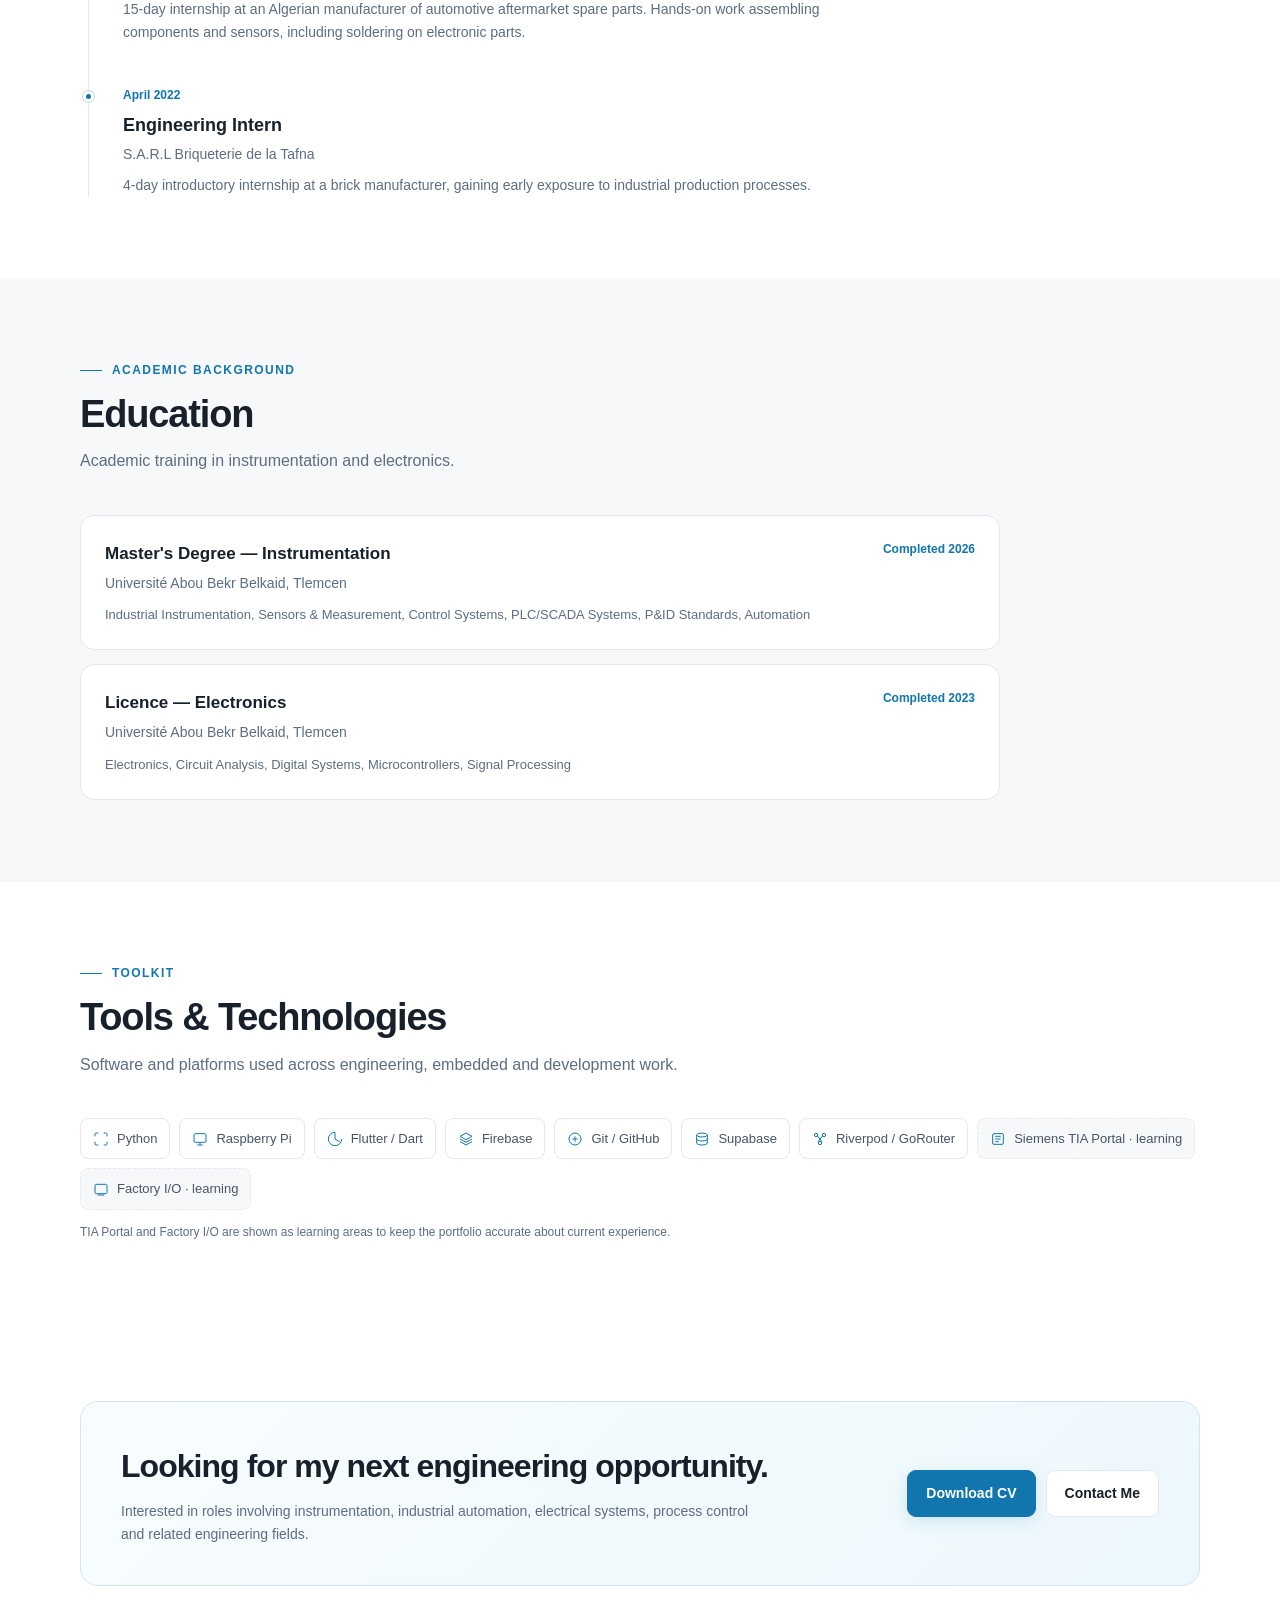
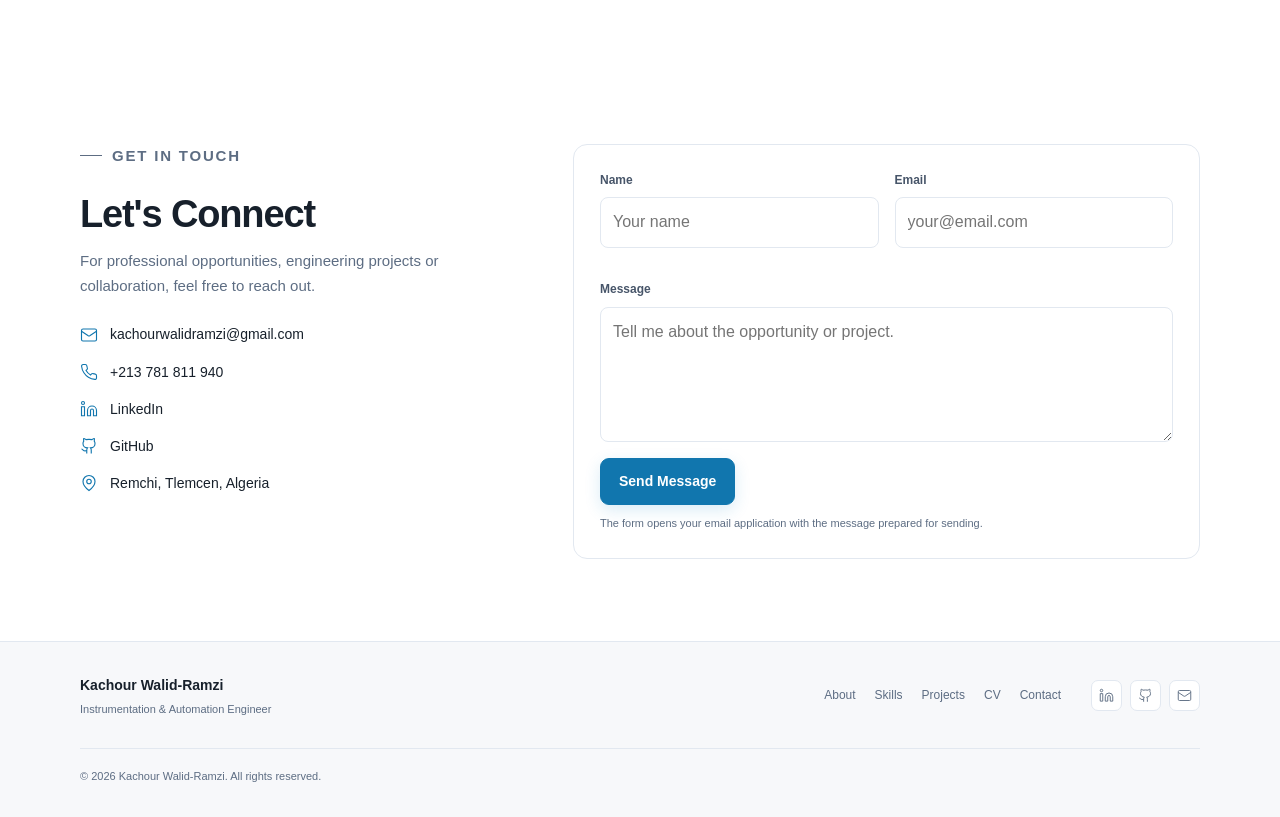
==== commit cc57b10d: "new PID style" ====
--- a/index.html
+++ b/index.html
@@ -696,104 +696,51 @@
 
     <section id="projects" class="section section-alt">
       <div class="container">
-        <p class="section-kicker">Selected work</p>
-        <h2 class="section-heading">Engineering Projects</h2>
-        <p class="section-subtitle">Projects that connect sensors, control logic, software and real-world automation.
+        <p class="section-kicker" data-i18n="projects.kicker">Selected work</p>
+        <h2 class="section-heading" data-i18n="projects.title">Engineering Projects</h2>
+        <p class="section-subtitle" data-i18n="projects.subtitle">Projects that connect sensors, control logic, software and real-world automation.
         </p>
-        <div class="projects-grid">
-          <article class="project-card fade-in">
-            <div class="project-art">
-              <div class="art-panel">
-                <div class="art-title" data-i18n="projects.bottling.eyebrow">Automated process</div>
-                <div class="art-flow"><span class="art-box">Sensor</span><span class="art-arrow">→</span><span
-                    class="art-box primary">PLC</span><span class="art-arrow">→</span><span
-                    class="art-box">Actuator</span></div>
-                <div class="art-caption">Detection · Logic · Action</div>
-              </div>
-            </div>
+        <div class="projects-grid projects-grid--3">
+          <article class="project-card category-card fade-in">
+            <div class="project-art" aria-hidden="true"><div class="art-panel">
+                <div class="art-title" data-i18n="classicProject.art.titleMotor">Motor control circuit</div>
+                <div class="art-flow"><span class="art-box">START</span><span class="art-arrow" aria-hidden="true">→</span><span class="art-box primary">KM1</span><span class="art-arrow" aria-hidden="true">→</span><span class="art-box" data-i18n="classicProject.art.motor">Motor</span></div>
+                <div class="art-caption" data-i18n="classicProject.art.capClassic">Contactors · Relays · Interlocking</div>
+              </div></div>
             <div class="project-body">
-              <div class="project-eyebrow" data-i18n="projects.bottling.eyebrow">Automation · PLC · Factory I/O</div>
-              <h3 data-i18n="projects.bottling.title">Automated Bottling Plant</h3>
-              <p data-i18n="projects.bottling.desc">An automated bottling process demonstrating PLC sequencing, sensors,
-                actuators, timers and industrial automation logic.</p>
-              <div class="project-tags"><span class="tag" data-i18n="projects.bottling.tags.0">TIA Portal</span><span
-                  class="tag" data-i18n="projects.bottling.tags.1">PLC</span><span class="tag"
-                  data-i18n="projects.bottling.tags.2">Factory I/O</span></div><a class="project-link"
-                href="projects/automated-bottling-plant.html" data-i18n="projects.bottling.link">View case study <svg viewBox="0 0 24 24" fill="none"
-                  stroke="currentColor" stroke-width="1.8">
-                  <path d="M5 12h13M13 6l6 6-6 6" />
-                </svg></a>
-            </div>
-          </article>
-          <article class="project-card fade-in">
-            <div class="project-art">
-              <div class="art-panel">
-                <div class="art-title" data-i18n="projects.tank.eyebrow">Process control</div>
-                <div class="art-bars"><span></span><span></span><span></span><span></span><span></span></div>
-                <div class="art-caption">Level measurement · PID · Pump control</div>
-              </div>
-            </div>
+              <div class="project-eyebrow" data-i18n="projects.categoryLabel">Project category</div>
+              <h3 data-i18n="projects.classic.title">Classic Control</h3>
+              <p data-i18n="projects.classic.desc">Contactor and relay motor-control circuits designed and simulated in CADe SIMU: star-delta starting, reversing, transfer control and 3D visualization.</p>
+              <div class="project-tags"><span class="tag" data-i18n="projects.classic.tag0">CADe SIMU</span><span class="tag" data-i18n="projects.classic.tag1">Motor Control</span><span class="tag" data-i18n="projects.classic.tag2">Star-Delta</span></div>
+              <a class="project-link" href="projects/classic-control.html"><span data-i18n="projects.openCategory">Open category</span> <svg viewBox="0 0 24 24" fill="none" stroke="currentColor" stroke-width="1.8" aria-hidden="true"><path d="M5 12h13M13 6l6 6-6 6" /></svg></a>
+            </div>
+          </article>
+          <article class="project-card category-card fade-in">
+            <div class="project-art" aria-hidden="true"><div class="art-panel">
+                <div class="art-title" data-i18n="classicProject.art.titleLogic">Automation logic</div>
+                <div class="art-flow"><span class="art-box" data-i18n="classicProject.art.sensor">Sensor</span><span class="art-arrow" aria-hidden="true">→</span><span class="art-box primary">PLC</span><span class="art-arrow" aria-hidden="true">→</span><span class="art-box" data-i18n="classicProject.art.actuator">Actuator</span></div>
+                <div class="art-caption" data-i18n="classicProject.art.capPlc">Inputs · Program · Outputs</div>
+              </div></div>
             <div class="project-body">
-              <div class="project-eyebrow" data-i18n="projects.tank.eyebrow">Instrumentation · PID · PLC</div>
-              <h3 data-i18n="projects.tank.title">Industrial Tank Level Control</h3>
-              <p data-i18n="projects.tank.desc">A process-control project focused on maintaining liquid level at a
-                defined setpoint using level measurement, control logic and a pump.</p>
-              <div class="project-tags"><span class="tag" data-i18n="projects.tank.tags.0">Level Sensor</span><span
-                  class="tag" data-i18n="projects.tank.tags.1">PID</span><span class="tag"
-                  data-i18n="projects.tank.tags.2">PLC</span></div><a class="project-link"
-                href="projects/industrial-tank-level-control.html"
-                data-i18n="projects.tank.link">View case study <svg viewBox="0 0 24 24" fill="none"
-                  stroke="currentColor" stroke-width="1.8">
-                  <path d="M5 12h13M13 6l6 6-6 6" />
-                </svg></a>
-            </div>
-          </article>
-          <article class="project-card fade-in">
-            <div class="project-art">
-              <div class="art-panel">
-                <div class="art-title" data-i18n="projects.coopmaster.eyebrow">IoT system</div>
-                <div class="art-flow"><span class="art-box">Sensors</span><span class="art-arrow">→</span><span
-                    class="art-box primary">Raspberry Pi</span><span class="art-arrow">→</span><span
-                    class="art-box">App</span></div>
-                <div class="art-caption">Local control · Monitoring · Remote access</div>
-              </div>
-            </div>
+              <div class="project-eyebrow" data-i18n="projects.categoryLabel">Project category</div>
+              <h3 data-i18n="projects.plc.title">PLC Control</h3>
+              <p data-i18n="projects.plc.desc">PLC-based automation projects built around Siemens TIA Portal and Factory I/O, which I am currently learning. Project pages are coming soon.</p>
+              <div class="project-tags"><span class="tag" data-i18n="projects.plc.tag0">PLC</span><span class="tag" data-i18n="projects.plc.tag1">Siemens TIA Portal</span><span class="tag" data-i18n="projects.plc.tag2">Factory I/O</span></div>
+              <a class="project-link" href="projects/plc-control.html"><span data-i18n="projects.openCategory">Open category</span> <svg viewBox="0 0 24 24" fill="none" stroke="currentColor" stroke-width="1.8" aria-hidden="true"><path d="M5 12h13M13 6l6 6-6 6" /></svg></a>
+            </div>
+          </article>
+          <article class="project-card category-card fade-in">
+            <div class="project-art" aria-hidden="true"><div class="art-panel">
+                <div class="art-title" data-i18n="classicProject.art.titleCoop">Smart coop</div>
+                <div class="art-flow"><span class="art-box" data-i18n="classicProject.art.sensor">Sensor</span><span class="art-arrow" aria-hidden="true">→</span><span class="art-box primary">Raspberry Pi</span><span class="art-arrow" aria-hidden="true">→</span><span class="art-box">Flutter</span></div>
+                <div class="art-caption" data-i18n="classicProject.art.capCoop">Sensors · Local control · Mobile app</div>
+              </div></div>
             <div class="project-body">
-              <div class="project-eyebrow" data-i18n="projects.coopmaster.eyebrow">PFE · IoT · Embedded</div>
-              <h3 data-i18n="projects.coopmaster.title">CoopMaster — Smart Connected Poultry Coop</h3>
-              <p data-i18n="projects.coopmaster.desc">A Raspberry Pi-based automation system combining sensors,
-                actuators, camera monitoring and a Flutter companion app.</p>
-              <div class="project-tags"><span class="tag" data-i18n="projects.coopmaster.tags.0">Raspberry Pi
-                  5</span><span class="tag" data-i18n="projects.coopmaster.tags.1">Python</span><span class="tag"
-                  data-i18n="projects.coopmaster.tags.2">Flutter</span></div><a class="project-link"
-                href="projects/smart-connected-poultry-coop.html" data-i18n="projects.coopmaster.link">View case study
-                <svg viewBox="0 0 24 24" fill="none" stroke="currentColor" stroke-width="1.8">
-                  <path d="M5 12h13M13 6l6 6-6 6" />
-                </svg></a>
-            </div>
-          </article>
-          <article class="project-card fade-in">
-            <div class="project-art">
-              <div class="art-panel">
-                <div class="art-title" data-i18n="projects.future.eyebrow">System design</div>
-                <div class="art-flow"><span class="art-box">FIELD</span><span class="art-arrow">→</span><span
-                    class="art-box primary">CONTROL</span><span class="art-arrow">→</span><span class="art-box">PROCESS</span>
-                </div>
-                <div class="art-caption" data-i18n="projects.future.caption">Sensing · Control · Actuation
-                </div>
-              </div>
-            </div>
-            <div class="project-body">
-              <div class="project-eyebrow" data-i18n="projects.future.eyebrow">Automation · System Design · Control Strategy</div>
-              <h3 data-i18n="projects.future.title">Industrial Automation Project</h3>
-              <p data-i18n="projects.future.desc">A comprehensive industrial automation case study covering system
-                design, component selection and control strategy for a manufacturing process.</p>
-              <div class="project-tags"><span class="tag" data-i18n="projects.future.tags.0">Automation</span><span
-                  class="tag" data-i18n="projects.future.tags.1">System Design</span><span class="tag" data-i18n="projects.future.tags.2">Control Strategy</span></div><a class="project-link"
-                href="projects/industrial-automation-project.html" data-i18n="projects.future.link">View case study <svg viewBox="0 0 24 24" fill="none"
-                  stroke="currentColor" stroke-width="1.8">
-                  <path d="M5 12h13M13 6l6 6-6 6" />
-                </svg></a>
+              <div class="project-eyebrow" data-i18n="projects.coop.eyebrow">Final-year project</div>
+              <h3 data-i18n="projects.coop.title">CoopMaster</h3>
+              <p data-i18n="projects.coop.desc">An IoT-based smart automated poultry coop built around a Raspberry Pi, with sensor-driven monitoring, an automated door, camera surveillance and a companion Flutter app.</p>
+              <div class="project-tags"><span class="tag" data-i18n="projects.coop.tag0">IoT</span><span class="tag" data-i18n="projects.coop.tag1">Raspberry Pi</span><span class="tag" data-i18n="projects.coop.tag2">Flutter</span></div>
+              <a class="project-link" href="projects/project_details/PFE_COOPMASTER/smart-connected-poultry-coop.html"><span data-i18n="classicProject.common.viewProject">View project</span> <svg viewBox="0 0 24 24" fill="none" stroke="currentColor" stroke-width="1.8" aria-hidden="true"><path d="M5 12h13M13 6l6 6-6 6" /></svg></a>
             </div>
           </article>
         </div>
@@ -817,6 +764,7 @@
               poultry-coop system centered on a Raspberry Pi 5, with sensor-driven monitoring, an automated door, camera
               surveillance and a Flutter app. Submitted as a Startup-track final-year project under Ministerial Order
               (Arrêté) 1275.</div>
+            <a class="project-link timeline-link" href="projects/project_details/PFE_COOPMASTER/smart-connected-poultry-coop.html"><span data-i18n="projects.coopmaster.link">View case study</span> <svg viewBox="0 0 24 24" fill="none" stroke="currentColor" stroke-width="1.8" aria-hidden="true"><path d="M5 12h13M13 6l6 6-6 6" /></svg></a>
           </article>
           <article class="timeline-item fade-in"><span class="timeline-marker"></span>
             <div class="timeline-year" data-i18n="experience.items.1.year">Jan – Feb 2025</div>
--- a/css/styles.css
+++ b/css/styles.css
@@ -1640,13 +1640,23 @@
 
   .mobile-nav {
     position: fixed;
-    inset: 70px 0 0;
-    background: #fff;
+    inset: var(--header) 0 0;
+    /* Stacking: must sit above page content (hero canvases, .fade-in
+       blocks, sticky/positioned cards) but below the sticky header (100).
+       Without a z-index the drawer painted UNDER positioned page content,
+       so the page showed through it. */
+    z-index: 99;
+    /* var(--bg) is #fff in light mode and #0b1322 in dark mode, so one
+       opaque rule follows the active theme. */
+    background: var(--bg);
+    color: var(--text);
     border-top: 1px solid var(--line);
+    box-shadow: 0 18px 32px rgba(15, 23, 42, .12);
     padding: 20px 24px 30px;
     flex-direction: column;
     gap: 5px;
-    overflow: auto
+    overflow: auto;
+    overscroll-behavior: contain
   }
 
   .mobile-nav.open {
@@ -3371,6 +3381,7 @@
 
 html[data-theme="dark"] .mobile-nav {
   background: var(--bg);
+  box-shadow: 0 18px 32px rgba(0, 0, 0, .45);
 }
 
 /* Buttons */
@@ -3952,3 +3963,505 @@
   .pid-sp-bar { padding: 14px 12px; gap: 10px 16px; }
   .pid-sp-control { flex-wrap: wrap; }
 }
+
+/* =====================================================================
+   Project categories + Classic Control project pages
+   Everything below uses the existing theme variables (--bg, --surface,
+   --line, --text, --muted, --accent) so light/dark work without extra
+   per-theme colour overrides. Logical properties are used so Arabic RTL
+   mirrors automatically.
+   ===================================================================== */
+
+/* Category cards (home page + category pages) */
+.category-card {
+  position: relative;
+  display: flex;
+  flex-direction: column
+}
+
+.category-card .project-art {
+  height: 190px
+}
+
+.category-card .project-body {
+  display: flex;
+  flex-direction: column;
+  flex: 1
+}
+
+.category-card .project-tags {
+  margin-bottom: 18px
+}
+
+.category-card .project-link {
+  margin-top: auto
+}
+
+/* Whole card is clickable through the single link inside it. */
+.category-card .project-link:not(.is-disabled)::after {
+  content: "";
+  position: absolute;
+  inset: 0
+}
+
+.category-card:has(.project-link:focus-visible) {
+  outline: 2px solid var(--accent);
+  outline-offset: 3px
+}
+
+.category-card .project-link:focus-visible {
+  outline: none
+}
+
+[dir="rtl"] .category-card .project-link svg {
+  transform: scaleX(-1)
+}
+
+.project-card--placeholder {
+  border-style: dashed;
+  background: var(--surface)
+}
+
+.project-card--placeholder .art-panel {
+  border-style: dashed;
+  background: transparent;
+  box-shadow: none
+}
+
+.project-card--placeholder .art-box {
+  color: var(--muted)
+}
+
+.project-link.is-disabled {
+  color: var(--muted);
+  font-weight: 600
+}
+
+html .projects-grid .project-card--placeholder,
+html .projects-grid .project-card--placeholder:hover {
+  background: var(--surface);
+  transform: none;
+  box-shadow: none;
+  border-color: var(--line)
+}
+
+.category-section {
+  padding: 0 0 82px
+}
+
+.category-intro {
+  max-width: 720px;
+  font-size: 17px;
+  color: var(--muted);
+  margin-bottom: 0
+}
+
+.back-link-row {
+  margin: 48px 0
+}
+
+.container-narrow {
+  max-width: 820px;
+  margin-inline: auto
+}
+
+.back-link-row .btn {
+  display: inline-flex;
+  align-items: center;
+  gap: 8px
+}
+
+.back-link-row .btn svg {
+  width: 16px;
+  height: 16px
+}
+
+[dir="rtl"] .back-arrow {
+  transform: scaleX(-1)
+}
+
+.timeline-link {
+  margin-top: 10px
+}
+
+/* Video */
+.video-label {
+  display: inline-flex;
+  align-items: center;
+  gap: 8px;
+  margin-bottom: 12px;
+  font-size: 13px;
+  font-weight: 650;
+  color: var(--muted)
+}
+
+.video-label::before {
+  content: "";
+  width: 8px;
+  height: 8px;
+  border-radius: 50%;
+  background: var(--success, #16a34a)
+}
+
+.video-frame {
+  position: relative;
+  width: 100%;
+  aspect-ratio: 16 / 9;
+  overflow: hidden;
+  border: 1px solid var(--line);
+  border-radius: 16px;
+  background: #08111f
+}
+
+.video-frame iframe {
+  position: absolute;
+  inset: 0;
+  width: 100%;
+  height: 100%;
+  border: 0
+}
+
+.video-frame--empty {
+  display: grid;
+  place-items: center;
+  background: var(--surface)
+}
+
+.video-placeholder {
+  color: var(--muted);
+  font-size: 14px
+}
+
+.project-detail-section .video-note {
+  margin-top: 12px;
+  font-size: 14px
+}
+
+.sim-tags {
+  margin-top: 22px
+}
+
+/* Schematic / diagram figure. The frame scrolls sideways on phones so a
+   wide drawing stays legible instead of shrinking to nothing. */
+.schematic-figure {
+  margin: 0
+}
+
+.schematic-frame {
+  overflow-x: auto;
+  border: 1px solid var(--line);
+  border-radius: 14px;
+  background: var(--surface)
+}
+
+.schematic-frame img {
+  display: block;
+  width: 100%;
+  min-width: 640px;
+  height: auto
+}
+
+.schematic-placeholder {
+  display: grid;
+  justify-items: center;
+  gap: 8px;
+  min-height: 220px;
+  align-content: center;
+  padding: 28px 20px;
+  text-align: center;
+  color: var(--muted);
+  border: 1px dashed var(--line);
+  border-radius: 14px;
+  margin: 10px
+}
+
+.schematic-placeholder svg {
+  width: 52px;
+  height: 52px;
+  color: var(--accent)
+}
+
+.schematic-placeholder strong {
+  color: var(--text)
+}
+
+.schematic-placeholder span {
+  font-size: 14px
+}
+
+/* Lists + callouts */
+.project-detail-section .steps-list {
+  padding-inline-start: 1.4rem;
+  display: grid;
+  gap: 10px
+}
+
+.project-detail-section .component-list {
+  padding-inline: 0 0;
+  padding-inline-start: 20px
+}
+
+.component-list--cols {
+  grid-template-columns: repeat(2, minmax(0, 1fr));
+  column-gap: 28px
+}
+
+.project-detail-section .plain-list {
+  padding-inline-start: 1.35rem;
+  margin: 12px 0 0;
+  display: grid;
+  gap: 6px
+}
+
+.project-detail-section .todo-note {
+  font-style: italic
+}
+
+.project-detail-section .subhead {
+  font-size: 17px;
+  margin: 22px 0 10px
+}
+
+.detail-callout {
+  padding: 18px 20px;
+  border: 1px solid var(--line);
+  border-radius: 12px;
+  background: var(--surface);
+  margin-top: 16px
+}
+
+.detail-callout>*:last-child {
+  margin-bottom: 0
+}
+
+.detail-callout strong {
+  color: var(--text)
+}
+
+.detail-callout .callout-title {
+  font-size: 16px;
+  margin: 0 0 8px;
+  color: var(--text)
+}
+
+.safety-callout {
+  border-inline-start: 4px solid #eab308
+}
+
+/* ATS: source priority panel + info cards */
+.source-panel {
+  padding: 20px;
+  border: 1px solid var(--line);
+  border-radius: 14px;
+  background: var(--surface);
+  margin-bottom: 18px
+}
+
+.source-flow {
+  display: grid;
+  grid-template-columns: repeat(3, minmax(0, 1fr));
+  gap: 14px
+}
+
+.source-card {
+  min-width: 0;
+  padding: 16px;
+  border: 1px solid var(--line);
+  border-radius: 12px;
+  background: var(--bg);
+  overflow-wrap: anywhere
+}
+
+.source-card--c {
+  border-top: 3px solid #2ca56c
+}
+
+.source-card--g {
+  border-top: 3px solid #d84a4a
+}
+
+.source-card--h {
+  border-top: 3px solid #d5a51d
+}
+
+.source-card-head {
+  display: flex;
+  align-items: flex-start;
+  gap: 10px
+}
+
+.source-card-head>div {
+  min-width: 0;
+  flex: 1
+}
+
+.source-title {
+  display: block;
+  font-weight: 700;
+  line-height: 1.4;
+  color: var(--text)
+}
+
+.source-desc {
+  display: block;
+  font-size: 14px;
+  color: var(--muted);
+  line-height: 1.5
+}
+
+.led-dot {
+  display: inline-block;
+  flex: 0 0 11px;
+  width: 11px;
+  height: 11px;
+  margin-top: 6px;
+  border-radius: 50%;
+  background: currentColor
+}
+
+.led-c {
+  color: #2ca56c
+}
+
+.led-g {
+  color: #d84a4a
+}
+
+.led-h {
+  color: #d5a51d
+}
+
+.source-led {
+  display: flex;
+  align-items: flex-start;
+  gap: 8px;
+  margin: 6px 0
+}
+
+.source-led span:last-child {
+  color: var(--text)
+}
+
+.load-note {
+  display: flex;
+  align-items: flex-start;
+  gap: 12px;
+  margin-top: 16px;
+  padding: 14px 16px;
+  border: 1px solid var(--line);
+  border-radius: 12px;
+  background: var(--bg)
+}
+
+.load-note p {
+  margin: 0;
+  min-width: 0
+}
+
+.load-label {
+  flex: 0 0 auto;
+  font-weight: 800;
+  font-size: 12px;
+  letter-spacing: .04em;
+  color: var(--accent);
+  padding-top: 2px
+}
+
+.info-grid {
+  display: grid;
+  grid-template-columns: repeat(2, minmax(0, 1fr));
+  gap: 14px;
+  margin-top: 18px
+}
+
+.info-card {
+  min-width: 0;
+  padding: 18px;
+  border: 1px solid var(--line);
+  border-radius: 14px;
+  overflow-wrap: anywhere
+}
+
+.info-card h3 {
+  margin: 0 0 10px;
+  font-size: 16px
+}
+
+.info-card ul {
+  margin: 0;
+  padding-inline-start: 20px
+}
+
+.info-card li {
+  margin: 6px 0
+}
+
+.info-card p {
+  margin: 10px 0 0
+}
+
+.info-card strong {
+  color: var(--text)
+}
+
+@media (max-width: 720px) {
+
+  .source-flow,
+  .info-grid,
+  .component-list--cols {
+    grid-template-columns: minmax(0, 1fr)
+  }
+
+  .source-panel {
+    padding: 14px
+  }
+
+  .video-frame {
+    border-radius: 10px
+  }
+
+  .category-section {
+    padding-bottom: 64px
+  }
+}
+
+@media (prefers-reduced-motion: reduce) {
+
+  .category-card,
+  .category-card:hover {
+    transition: none;
+    transform: none
+  }
+}
+
+.detail-callout p {
+  margin: 0 0 10px
+}
+
+.detail-callout>p:last-child {
+  margin-bottom: 0
+}
+
+/* Home: three project entry cards (Classic Control, PLC Control, CoopMaster) */
+@media (min-width: 1000px) {
+  .projects-grid--3 {
+    grid-template-columns: repeat(3, minmax(0, 1fr))
+  }
+}
+
+.category-card .art-flow {
+  gap: 6px;
+  flex-wrap: nowrap;
+  justify-content: center
+}
+
+.category-card .art-box {
+  min-width: 0;
+  padding: 8px 9px;
+  font-size: 11px;
+  white-space: nowrap
+}
+
+.category-card .art-arrow {
+  flex: 0 0 auto
+}
